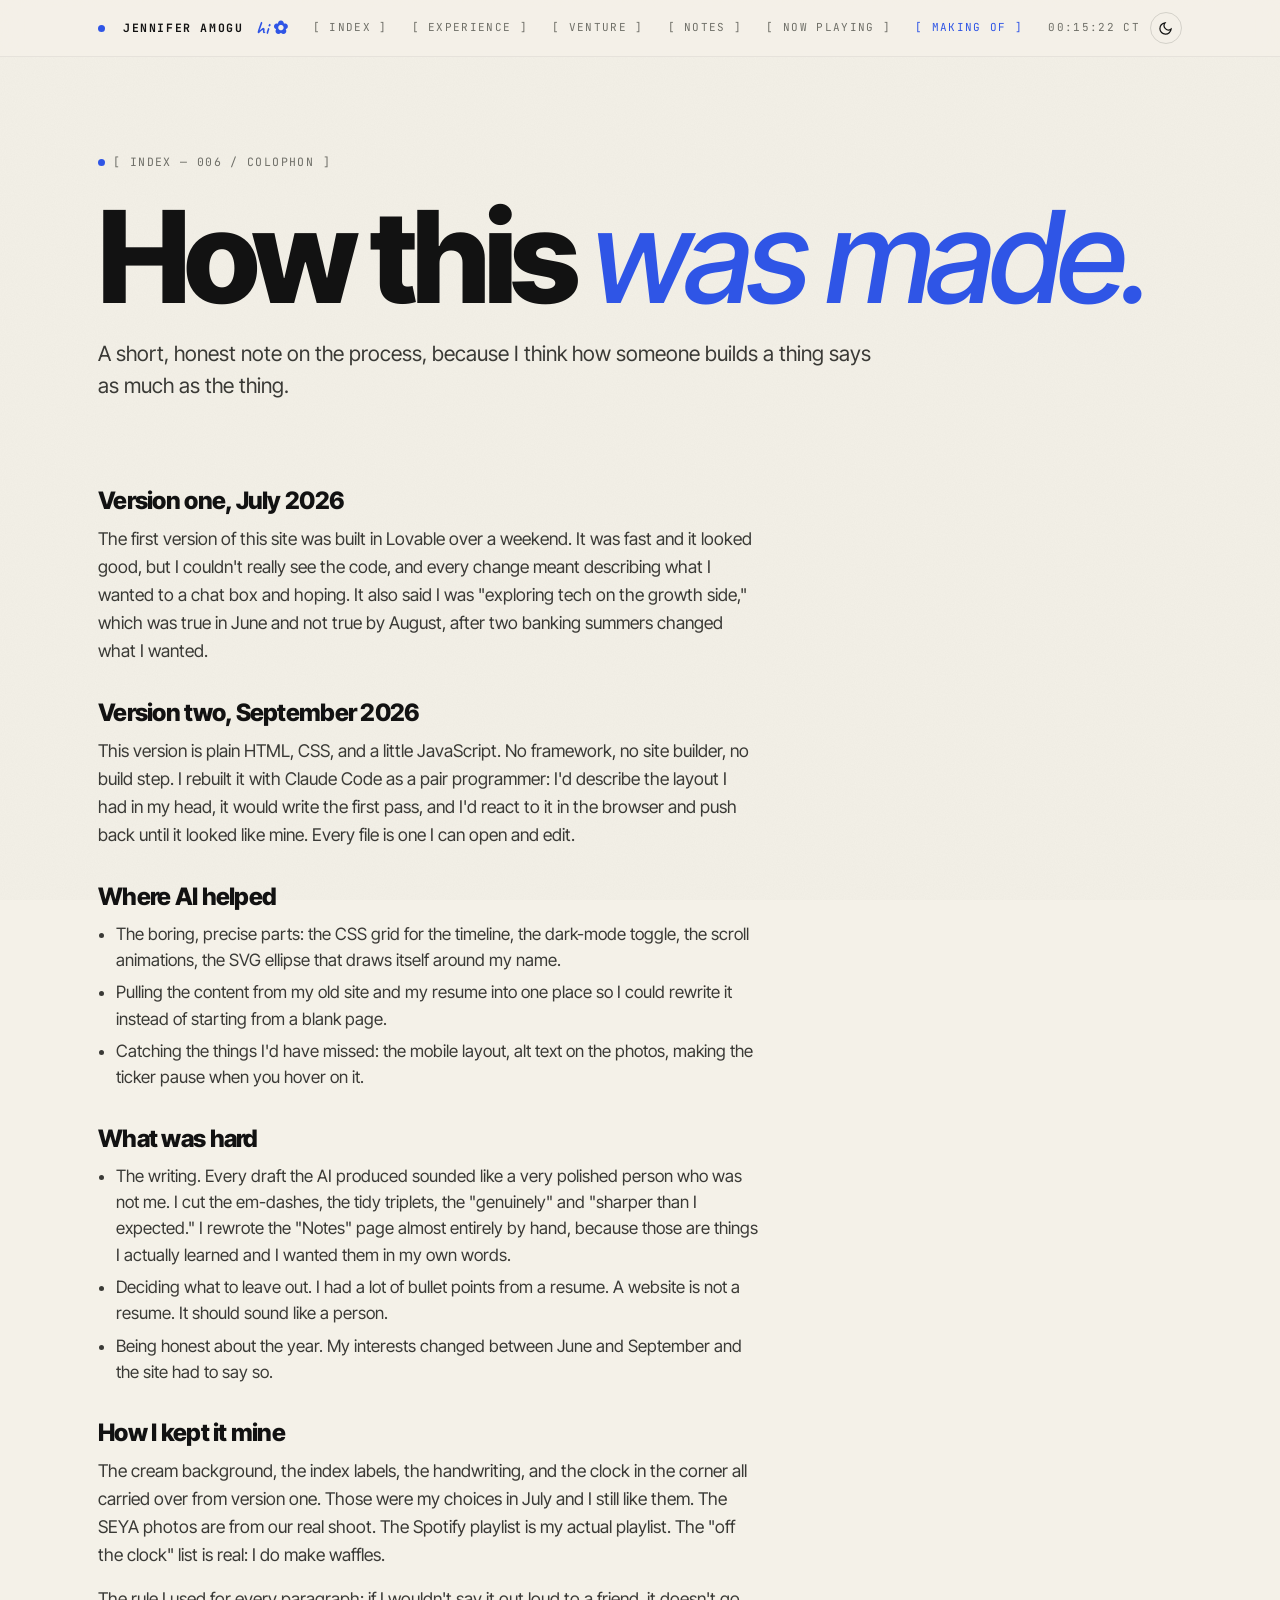
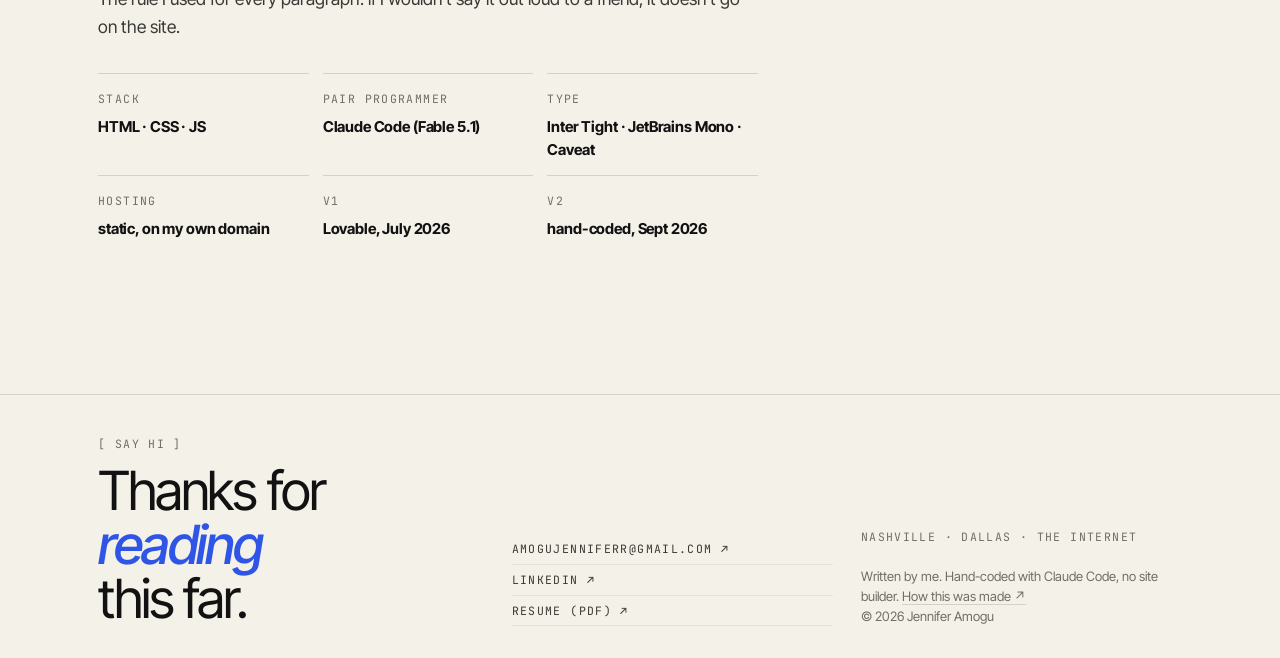
==== colophon.html @ cdc32b00 "v2: hand-coded rebuild of amogujennifer.com Replaces the Lovable build. Six pages, dark mode, timeli" ====
<!DOCTYPE html><html lang="en"><head>
<title>How this was made · Jennifer Amogu</title>
<meta name="description" content="How this site was built: a Lovable first draft, then a hand-coded rebuild with Claude Code. Where AI helped, what was hard, and how I kept it mine.">
<meta property="og:title" content="How this was made · Jennifer Amogu">
<meta charset="utf-8">
<meta name="viewport" content="width=device-width, initial-scale=1">
<link rel="icon" href="data:image/svg+xml,<svg xmlns='http://www.w3.org/2000/svg' viewBox='0 0 64 64'><rect width='64' height='64' rx='14' fill='%232f55e6'/><text x='50%' y='58%' dominant-baseline='middle' text-anchor='middle' font-family='Inter Tight,Arial' font-weight='800' font-size='30' fill='%23f4f1e8'>JA</text></svg>">
<meta name="author" content="Jennifer Amogu">
<meta property="og:type" content="website">
<meta property="og:image" content="https://amogujennifer.com/assets/img/og.jpg">
<meta name="twitter:card" content="summary_large_image">
<link rel="stylesheet" href="/styles.css">
<script>try{var t=localStorage.getItem('ja-theme');if(t)document.documentElement.setAttribute('data-theme',t);}catch(e){}</script>
</head><body>
<header class="nav"><div class="wrap">
  <a class="brand" href="/"><span class="dot"></span>Jennifer Amogu <span class="hand">hi ✿</span></a>
  <nav class="links">
    <a href="/">[ index ]</a>
    <a href="/experience.html">[ experience ]</a>
    <a href="/venture.html">[ venture ]</a>
    <a href="/notes.html">[ notes ]</a>
    <a href="/now.html">[ now playing ]</a>
    <a href="/colophon.html">[ making of ]</a>
  </nav>
  <div class="nav-right">
    <span class="clock" aria-live="off">00:00:00 CT</span>
    <button class="theme" aria-label="Toggle dark mode" title="Toggle dark mode"><svg viewBox="0 0 24 24" fill="none" stroke="currentColor" stroke-width="2" stroke-linecap="round"><path d="M21 12.8A9 9 0 1 1 11.2 3a7 7 0 0 0 9.8 9.8z"/></svg></button>
  </div>
</div></header>
<main>
<section class="page-head"><div class="wrap">
  <span class="mono"><span class="dot"></span>[ index — 006 / colophon ]</span><br><br>
  <h1 class="h1">How this <em>was made.</em></h1>
  <p class="intro">A short, honest note on the process, because I think how someone builds a thing says as much as the thing.</p>
</div></section>

<section class="block" style="border-top:0;padding-top:0"><div class="wrap">
  <div class="prose rv">
    <h3>Version one, July 2026</h3>
    <p>The first version of this site was built in Lovable over a weekend. It was fast and it looked good, but I couldn't really see the code, and every change meant describing what I wanted to a chat box and hoping. It also said I was "exploring tech on the growth side," which was true in June and not true by August, after two banking summers changed what I wanted.</p>

    <h3>Version two, September 2026</h3>
    <p>This version is plain HTML, CSS, and a little JavaScript. No framework, no site builder, no build step. I rebuilt it with Claude Code as a pair programmer: I'd describe the layout I had in my head, it would write the first pass, and I'd react to it in the browser and push back until it looked like mine. Every file is one I can open and edit.</p>

    <h3>Where AI helped</h3>
    <ul>
      <li>The boring, precise parts: the CSS grid for the timeline, the dark-mode toggle, the scroll animations, the SVG ellipse that draws itself around my name.</li>
      <li>Pulling the content from my old site and my resume into one place so I could rewrite it instead of starting from a blank page.</li>
      <li>Catching the things I'd have missed: the mobile layout, alt text on the photos, making the ticker pause when you hover on it.</li>
    </ul>

    <h3>What was hard</h3>
    <ul>
      <li>The writing. Every draft the AI produced sounded like a very polished person who was not me. I cut the em-dashes, the tidy triplets, the "genuinely" and "sharper than I expected." I rewrote the "Notes" page almost entirely by hand, because those are things I actually learned and I wanted them in my own words.</li>
      <li>Deciding what to leave out. I had a lot of bullet points from a resume. A website is not a resume. It should sound like a person.</li>
      <li>Being honest about the year. My interests changed between June and September and the site had to say so.</li>
    </ul>

    <h3>How I kept it mine</h3>
    <p>The cream background, the index labels, the handwriting, and the clock in the corner all carried over from version one. Those were my choices in July and I still like them. The SEYA photos are from our real shoot. The Spotify playlist is my actual playlist. The "off the clock" list is real: I do make waffles.</p>
    <p>The rule I used for every paragraph: if I wouldn't say it out loud to a friend, it doesn't go on the site.</p>

    <div class="kv">
      <div><span class="mono">stack</span><b>HTML · CSS · JS</b></div>
      <div><span class="mono">pair programmer</span><b>Claude Code (Fable 5.1)</b></div>
      <div><span class="mono">type</span><b>Inter Tight · JetBrains Mono · Caveat</b></div>
      <div><span class="mono">hosting</span><b>static, on my own domain</b></div>
      <div><span class="mono">v1</span><b>Lovable, July 2026</b></div>
      <div><span class="mono">v2</span><b>hand-coded, Sept 2026</b></div>
    </div>
  </div>
</div></section>
</main>
<footer><div class="wrap">
  <div>
    <span class="mono label">[ say hi ]</span>
    <div class="foot-big">Thanks for <em>reading</em><br>this far.</div>
  </div>
  <div class="foot-links">
    <a href="mailto:amogujenniferr@gmail.com">amogujenniferr@gmail.com ↗</a>
    <a href="https://www.linkedin.com/in/amogujennifer/" target="_blank" rel="noopener">LinkedIn ↗</a>
    <a href="/assets/Jennifer-Amogu-Resume.pdf" target="_blank" rel="noopener">Resume (PDF) ↗</a>
  </div>
  <div class="foot-note">
    <span class="mono">Nashville · Dallas · the internet</span><br><br>
    Written by me. Hand-coded with Claude Code, no site builder. <a href="/colophon.html" style="border-bottom:1px solid var(--line)">How this was made ↗</a><br>
    © <span id="yr">2026</span> Jennifer Amogu
  </div>
</div></footer>
<script src="/main.js"></script>
</body></html>
---- styles.css ----
/* amogujennifer.com — hand-built, no framework */
@import url('https://fonts.googleapis.com/css2?family=Inter+Tight:ital,wght@0,400;0,500;0,600;0,700;0,800;0,900;1,400;1,600&family=JetBrains+Mono:wght@400;500;700&family=Caveat:wght@500;700&display=swap');

:root{
  --bg:#f4f1e8; --bg-2:#ece8dc; --card:#fbf9f3;
  --ink:#121212; --ink-2:#3a3a36; --muted:#6f6f68;
  --line:rgba(18,18,18,.14); --line-2:rgba(18,18,18,.06);
  --blue:#2f55e6; --blue-soft:rgba(47,85,230,.12);
  --hl:#fff27a; --pink:#f6b8c8; --yellow:#f3c34a;
  --sans:"Inter Tight",ui-sans-serif,system-ui,sans-serif;
  --mono:"JetBrains Mono",ui-monospace,SFMono-Regular,Menlo,monospace;
  --hand:"Caveat","Shadows Into Light",cursive;
  --r:18px; --max:1180px; --gutter:clamp(18px,4vw,48px);
}
:root[data-theme="dark"]{
  --bg:#0e0e10; --bg-2:#141417; --card:#17171b;
  --ink:#f1eee5; --ink-2:#cfcbc0; --muted:#8f8f88;
  --line:rgba(241,238,229,.16); --line-2:rgba(241,238,229,.07);
  --blue:#7a93ff; --blue-soft:rgba(122,147,255,.16);
  --hl:#5b5320;
}
*{box-sizing:border-box}
html{scroll-behavior:smooth}
body{margin:0;background:var(--bg);color:var(--ink);font-family:var(--sans);font-size:17px;line-height:1.55;-webkit-font-smoothing:antialiased;transition:background .35s,color .35s}
::selection{background:var(--hl);color:#121212}
a{color:inherit;text-decoration:none}
img{max-width:100%;display:block}
h1,h2,h3{margin:0;font-weight:800;letter-spacing:-.03em;line-height:1}
p{margin:0}
.mono{font-family:var(--mono);font-size:11.5px;letter-spacing:.12em;text-transform:uppercase;color:var(--muted)}
.hand{font-family:var(--hand);font-size:1.5rem;color:var(--blue);letter-spacing:0;text-transform:none;line-height:1}
.dot{display:inline-block;width:7px;height:7px;border-radius:50%;background:var(--blue);margin-right:8px;vertical-align:middle}
.wrap{max-width:var(--max);margin:0 auto;padding-inline:var(--gutter)}

/* grain */
body::before{content:"";position:fixed;inset:0;pointer-events:none;z-index:0;opacity:.35;mix-blend-mode:multiply;
  background-image:url("data:image/svg+xml;utf8,<svg xmlns='http://www.w3.org/2000/svg' width='160' height='160'><filter id='n'><feTurbulence type='fractalNoise' baseFrequency='.9' numOctaves='2' stitchTiles='stitch'/><feColorMatrix values='0 0 0 0 0 0 0 0 0 0 0 0 0 0 0 0 0 0 .06 0'/></filter><rect width='100%' height='100%' filter='url(%23n)'/></svg>")}
:root[data-theme="dark"] body::before{mix-blend-mode:screen;opacity:.25}
main,header,footer{position:relative;z-index:1}

/* nav */
.nav{position:sticky;top:0;z-index:50;background:color-mix(in srgb,var(--bg) 82%,transparent);backdrop-filter:blur(10px);border-bottom:1px solid var(--line-2)}
.nav .wrap{display:flex;align-items:center;justify-content:space-between;height:56px;gap:12px}
.brand{white-space:nowrap;display:flex;align-items:center;gap:10px;font-family:var(--mono);font-size:11.5px;font-weight:700;letter-spacing:.14em;text-transform:uppercase}
.brand .hand{font-size:1.15rem;margin-left:2px}
.links{display:flex;gap:4px;flex-wrap:wrap;justify-content:center}
.links a{font-family:var(--mono);font-size:11px;letter-spacing:.12em;text-transform:uppercase;color:var(--muted);padding:8px 10px;border-radius:8px;transition:color .2s,background .2s}
.links a:hover{color:var(--ink);background:var(--line-2)}
.links a[aria-current="page"]{color:var(--blue)}
.nav-right{display:flex;align-items:center;gap:10px}
.clock{font-family:var(--mono);font-size:11px;letter-spacing:.12em;color:var(--muted);white-space:nowrap}
.theme{appearance:none;border:1px solid var(--line);background:transparent;color:var(--ink);width:32px;height:32px;border-radius:50%;cursor:pointer;display:grid;place-items:center;transition:transform .3s,background .2s}
.theme:hover{background:var(--line-2);transform:rotate(-20deg)}
.theme svg{width:15px;height:15px}
@media(max-width:760px){.clock{display:none}.links a{padding:8px 7px;font-size:10px}}
@media(max-width:560px){.nav .wrap{height:auto;flex-wrap:wrap;padding-block:8px}.links{order:3;width:100%;justify-content:flex-start}}

/* ticker */
.ticker{border-block:1px solid var(--line-2);overflow:hidden;background:var(--bg-2);white-space:nowrap}
.ticker__track{display:inline-flex;gap:0;animation:tick 48s linear infinite;will-change:transform}
.ticker:hover .ticker__track{animation-play-state:paused}
.ticker span{font-family:var(--mono);font-size:11px;letter-spacing:.14em;text-transform:uppercase;color:var(--muted);padding:10px 22px;border-right:1px solid var(--line-2)}
.ticker b{color:var(--ink);font-weight:500}
.ticker i{font-style:normal;color:var(--blue)}
@keyframes tick{to{transform:translateX(-50%)}}

/* hero */
.hero{padding-block:clamp(56px,9vw,120px) clamp(40px,6vw,80px)}
.hero .index{display:flex;align-items:center;justify-content:space-between;margin-bottom:28px}
.stamp{font-family:var(--hand);font-size:1.4rem;color:var(--blue);border:1.5px dashed var(--blue);border-radius:6px;padding:2px 10px;transform:rotate(6deg);display:inline-block}
.name{font-size:clamp(66px,13.5vw,176px);font-weight:900;letter-spacing:-.055em;line-height:.86;text-transform:uppercase;position:relative;display:inline-block}
.name em{font-style:italic;font-weight:600;letter-spacing:-.04em;text-transform:none}
.name .blue{color:var(--blue)}
.name svg{position:absolute;inset:-14% -6% -18% -4%;width:110%;height:132%;pointer-events:none;overflow:visible}
.name svg path{fill:none;stroke:var(--blue);stroke-width:4;stroke-linecap:round;stroke-dasharray:2400;stroke-dashoffset:2400;animation:draw 1.6s cubic-bezier(.6,0,.2,1) .35s forwards;opacity:.9}
@keyframes draw{to{stroke-dashoffset:0}}
.lede{margin-top:clamp(28px,4vw,52px);display:grid;grid-template-columns:1.25fr .9fr;gap:clamp(28px,5vw,72px);align-items:start}
.lede p{font-size:clamp(18px,2vw,23px);line-height:1.45;color:var(--ink-2);max-width:60ch}
.lede p+p{margin-top:16px}
mark{background:var(--hl);color:#121212;padding:0 .25em;border-radius:3px;font-weight:600}
:root[data-theme="dark"] mark{color:var(--ink)}
.label{display:block;margin-bottom:12px}
@media(max-width:820px){.lede{grid-template-columns:1fr}}

/* status card */
.status{background:var(--card);border:1px solid var(--line);border-radius:var(--r);padding:20px 22px;box-shadow:0 1px 0 var(--line-2),0 20px 40px -30px rgba(0,0,0,.35);position:relative}
.status::before{content:"";position:absolute;top:14px;right:16px;width:9px;height:9px;border-radius:50%;background:#37c26d;box-shadow:0 0 0 0 rgba(55,194,109,.6);animation:pulse 2.2s infinite}
@keyframes pulse{70%{box-shadow:0 0 0 10px rgba(55,194,109,0)}100%{box-shadow:0 0 0 0 rgba(55,194,109,0)}}
.status dl{margin:0;display:grid;grid-template-columns:auto 1fr;gap:9px 16px;font-family:var(--mono);font-size:12.5px;letter-spacing:.02em}
.status dt{color:var(--muted);text-transform:uppercase;font-size:10.5px;letter-spacing:.14em;padding-top:2px}
.status dd{margin:0;color:var(--ink)}
.status dd a{border-bottom:1px solid var(--line);transition:border-color .2s}
.status dd a:hover{border-color:var(--blue);color:var(--blue)}
.status .hand{display:block;margin-top:14px;font-size:1.35rem;color:var(--blue)}

/* sections */
section.block{padding-block:clamp(40px,6vw,84px);border-top:1px solid var(--line-2)}
.block__head{display:flex;align-items:baseline;justify-content:space-between;gap:20px;margin-bottom:clamp(22px,3vw,40px);flex-wrap:wrap}
.h2{font-size:clamp(34px,5.4vw,66px);letter-spacing:-.04em}
.h2 em{font-style:italic;font-weight:500;color:var(--blue)}

/* folders */
.folders{display:grid;grid-template-columns:repeat(auto-fit,minmax(230px,1fr));gap:18px}
.folder{position:relative;display:block;background:var(--card);border:1px solid var(--line);border-radius:14px 14px var(--r) var(--r);padding:44px 20px 20px;min-height:230px;transition:transform .35s cubic-bezier(.2,.8,.2,1),box-shadow .35s,border-color .25s;overflow:hidden}
.folder::before{content:"";position:absolute;top:0;left:0;height:30px;width:42%;background:var(--bg-2);border-bottom:1px solid var(--line);border-right:1px solid var(--line);border-radius:12px 12px 12px 0;clip-path:polygon(0 0,86% 0,100% 100%,0 100%)}
.folder::after{content:"[ open ↗ ]";position:absolute;right:16px;bottom:16px;font-family:var(--mono);font-size:10.5px;letter-spacing:.14em;text-transform:uppercase;color:var(--blue);opacity:0;transform:translateY(6px);transition:.3s}
.folder:hover{transform:translateY(-6px) rotate(-.6deg);box-shadow:0 30px 50px -30px rgba(0,0,0,.45);border-color:var(--blue)}
.folder:hover::after{opacity:1;transform:none}
.folder h3{font-size:26px;letter-spacing:-.03em;margin:8px 0 6px}
.folder .sub{color:var(--muted);font-size:14.5px}
.folder ul{list-style:none;padding:0;margin:14px 0 0;display:flex;flex-wrap:wrap;gap:6px}
.folder li{font-family:var(--mono);font-size:10.5px;letter-spacing:.1em;text-transform:uppercase;border:1px solid var(--line);border-radius:999px;padding:4px 9px;color:var(--ink-2)}
.folder .num{position:absolute;top:8px;left:14px;font-family:var(--mono);font-size:10.5px;letter-spacing:.14em;color:var(--muted)}

/* page heads */
.page-head{padding-block:clamp(48px,7vw,96px) clamp(28px,4vw,56px)}
.page-head .h1{font-size:clamp(56px,10vw,132px);letter-spacing:-.05em;line-height:.9}
.page-head .h1 em{font-style:italic;font-weight:500;color:var(--blue)}
.page-head .intro{margin-top:24px;font-size:clamp(17px,1.7vw,21px);color:var(--ink-2);max-width:66ch;line-height:1.5}

/* timeline */
.tl{display:grid;grid-template-columns:150px 1fr;gap:0 clamp(20px,4vw,56px)}
.tl__year{font-family:var(--mono);font-size:11px;letter-spacing:.14em;text-transform:uppercase;color:var(--muted);padding-top:6px;position:sticky;top:72px;align-self:start;height:fit-content}
.tl__year b{display:block;font-size:30px;font-family:var(--sans);letter-spacing:-.04em;color:var(--ink);font-weight:800;line-height:1;margin-bottom:6px}
.seat{border-top:1px solid var(--line);padding:30px 0 36px;display:grid;grid-template-columns:1.5fr .8fr;gap:24px clamp(24px,4vw,56px)}
.seat:last-child{border-bottom:1px solid var(--line)}
.seat__k{font-family:var(--mono);font-size:10.5px;letter-spacing:.14em;text-transform:uppercase;color:var(--muted);margin-bottom:10px;display:flex;gap:14px;align-items:center}
.seat__k i{font-style:normal;color:var(--blue)}
.seat h3{font-size:clamp(26px,3vw,38px);letter-spacing:-.035em}
.seat .role{color:var(--muted);font-size:15px;margin:6px 0 16px}
.seat p{color:var(--ink-2);font-size:16.5px;max-width:58ch}
.seat p+p{margin-top:12px}
.seat .pull{margin-top:18px;padding-left:16px;border-left:3px solid var(--blue);font-style:italic;color:var(--ink);font-size:17px;max-width:52ch}
.meta{display:grid;grid-template-columns:auto 1fr;gap:8px 14px;font-family:var(--mono);font-size:11.5px;letter-spacing:.06em;align-content:start;padding-top:6px}
.meta dt{color:var(--muted);text-transform:uppercase;font-size:10.5px;letter-spacing:.14em}
.meta dd{margin:0;color:var(--ink);text-transform:uppercase}
.meta dd.b{color:var(--blue)}
@media(max-width:820px){.tl{grid-template-columns:1fr}.tl__year{position:static;margin-top:28px}.seat{grid-template-columns:1fr}.meta{padding-top:0}}

/* stats */
.stats{display:grid;grid-template-columns:repeat(auto-fit,minmax(150px,1fr));gap:18px}
.stat{border-top:2px solid var(--ink);padding-top:12px}
.stat b{display:block;font-size:clamp(40px,5vw,60px);font-weight:800;letter-spacing:-.05em;line-height:1;font-variant-numeric:tabular-nums}
.stat span{display:block;margin-top:6px}

/* venture */
.split{display:grid;grid-template-columns:1.1fr 1fr;gap:clamp(28px,5vw,72px);align-items:start}
.split p{color:var(--ink-2);font-size:17px}
.split p+p{margin-top:14px}
@media(max-width:820px){.split{grid-template-columns:1fr}}
.gallery{display:grid;grid-template-columns:repeat(12,1fr);gap:14px;margin-top:clamp(24px,4vw,48px)}
.gallery figure{margin:0;position:relative;overflow:hidden;border-radius:14px;background:var(--bg-2)}
.gallery img{width:100%;height:100%;object-fit:cover;transition:transform .8s cubic-bezier(.2,.8,.2,1);aspect-ratio:3/2}
.gallery figure:hover img{transform:scale(1.04)}
.gallery figcaption{position:absolute;left:12px;bottom:10px;font-family:var(--mono);font-size:10.5px;letter-spacing:.12em;text-transform:uppercase;color:#fff;background:rgba(0,0,0,.45);padding:4px 8px;border-radius:6px;backdrop-filter:blur(4px)}
.g-a{grid-column:span 7}.g-b{grid-column:span 5}.g-c{grid-column:span 5}.g-d{grid-column:span 7}
.g-b img,.g-c img{aspect-ratio:4/3}
@media(max-width:700px){.gallery figure{grid-column:span 12}}
.lessons{display:grid;grid-template-columns:repeat(auto-fit,minmax(240px,1fr));gap:18px}
.lesson{background:var(--card);border:1px solid var(--line);border-radius:var(--r);padding:22px}
.lesson .mono{margin-bottom:12px;display:block}
.lesson h3{font-size:22px;letter-spacing:-.03em;margin-bottom:8px}
.lesson p{color:var(--ink-2);font-size:15.5px}
.callout{background:var(--ink);color:var(--bg);border-radius:var(--r);padding:clamp(24px,4vw,44px);display:grid;grid-template-columns:1fr 1.4fr;gap:24px;align-items:center}
:root[data-theme="dark"] .callout{background:var(--card);color:var(--ink);border:1px solid var(--line)}
.callout .mono{color:inherit;opacity:.6}
.callout h3{font-size:clamp(26px,3.4vw,40px);letter-spacing:-.035em}
.callout p{opacity:.85;font-size:16.5px}
@media(max-width:700px){.callout{grid-template-columns:1fr}}

/* notes */
.notes{display:grid;gap:0;border-top:1px solid var(--line)}
.note{display:grid;grid-template-columns:120px 1fr;gap:20px clamp(20px,4vw,56px);padding:34px 0;border-bottom:1px solid var(--line)}
.note .when{font-family:var(--mono);font-size:11px;letter-spacing:.14em;text-transform:uppercase;color:var(--muted);padding-top:8px}
.note h3{font-size:clamp(24px,3vw,34px);letter-spacing:-.035em;margin-bottom:12px;max-width:26ch}
.note p{color:var(--ink-2);font-size:16.5px;max-width:64ch}
.note p+p{margin-top:12px}
.note .tag{display:inline-block;margin-top:14px;font-family:var(--mono);font-size:10.5px;letter-spacing:.14em;text-transform:uppercase;color:var(--blue)}
@media(max-width:700px){.note{grid-template-columns:1fr;gap:8px}}
.shelf{display:grid;grid-template-columns:repeat(auto-fit,minmax(200px,1fr));gap:14px}
.shelf a{display:block;background:var(--card);border:1px solid var(--line);border-radius:14px;padding:16px 18px;transition:transform .3s,border-color .2s}
.shelf a:hover{transform:translateY(-3px);border-color:var(--blue)}
.shelf b{display:block;font-size:17px;letter-spacing:-.02em}
.shelf span{display:block;color:var(--muted);font-size:13.5px;margin-top:4px}

/* now */
.now{display:grid;grid-template-columns:1.2fr .8fr;gap:clamp(24px,4vw,56px);align-items:start}
.spot{border-radius:14px;overflow:hidden;border:1px solid var(--line);background:#111}
.spot iframe{display:block;width:100%;height:420px;border:0}
.pods{list-style:none;margin:0;padding:0}
.pods li{display:flex;align-items:center;gap:14px;padding:14px 0;border-top:1px solid var(--line)}
.pods li:last-child{border-bottom:1px solid var(--line)}
.pods .n{font-family:var(--mono);font-size:11px;color:var(--muted)}
.pods b{font-size:19px;letter-spacing:-.02em;flex:1;font-weight:700}
.pods a{font-family:var(--mono);font-size:10.5px;letter-spacing:.14em;text-transform:uppercase;color:var(--blue)}
.pods a:hover{text-decoration:underline}
.pods small{display:block;color:var(--muted);font-size:13px;font-weight:400}
@media(max-width:820px){.now{grid-template-columns:1fr}}
.chips{display:flex;flex-wrap:wrap;gap:8px}
.chips span{font-family:var(--mono);font-size:11px;letter-spacing:.1em;text-transform:uppercase;border:1px solid var(--line);border-radius:999px;padding:7px 12px;background:var(--card);transition:.2s;cursor:default}
.chips span:hover{border-color:var(--blue);color:var(--blue);transform:rotate(-1.5deg)}

/* colophon */
.prose{max-width:66ch}
.prose p{color:var(--ink-2);font-size:17.5px;line-height:1.6}
.prose p+p{margin-top:16px}
.prose h3{font-size:24px;letter-spacing:-.03em;margin:36px 0 12px}
.prose ul{padding-left:18px;color:var(--ink-2);margin:12px 0}
.prose li+li{margin-top:6px}
.kv{display:grid;grid-template-columns:repeat(auto-fit,minmax(180px,1fr));gap:14px;margin-top:32px}
.kv div{border-top:1px solid var(--line);padding-top:10px}
.kv b{display:block;font-size:15px;letter-spacing:-.01em;margin-top:4px}

/* footer */
footer{border-top:1px solid var(--line);margin-top:clamp(40px,6vw,90px);padding-block:40px 32px}
footer .wrap{display:grid;grid-template-columns:1.2fr 1fr 1fr;gap:28px;align-items:end}
.foot-big{font-size:clamp(30px,4.5vw,54px);letter-spacing:-.04em;line-height:1}
.foot-big em{font-style:italic;font-weight:500;color:var(--blue)}
.foot-links a{display:block;font-family:var(--mono);font-size:11.5px;letter-spacing:.12em;text-transform:uppercase;color:var(--ink-2);padding:6px 0;border-bottom:1px solid var(--line-2);transition:.2s}
.foot-links a:hover{color:var(--blue);padding-left:6px}
.foot-note{color:var(--muted);font-size:13px}
@media(max-width:760px){footer .wrap{grid-template-columns:1fr}}

/* reveal */
.rv{opacity:0;transform:translateY(18px);transition:opacity .7s ease,transform .7s cubic-bezier(.2,.8,.2,1)}
.rv.in{opacity:1;transform:none}
@media(prefers-reduced-motion:reduce){.rv{opacity:1;transform:none;transition:none}.name svg path{animation:none;stroke-dashoffset:0}.ticker__track{animation:none}}

/* misc */
.btn{display:inline-flex;align-items:center;gap:8px;font-family:var(--mono);font-size:11.5px;letter-spacing:.14em;text-transform:uppercase;border:1px solid var(--ink);border-radius:999px;padding:11px 18px;color:var(--ink);transition:.25s;background:transparent}
.btn:hover{background:var(--ink);color:var(--bg)}
.btn.b{border-color:var(--blue);color:var(--blue)}
.btn.b:hover{background:var(--blue);color:#fff}
.row{display:flex;gap:10px;flex-wrap:wrap;margin-top:22px}
.scribble{position:absolute;pointer-events:none;color:var(--blue);opacity:.7}
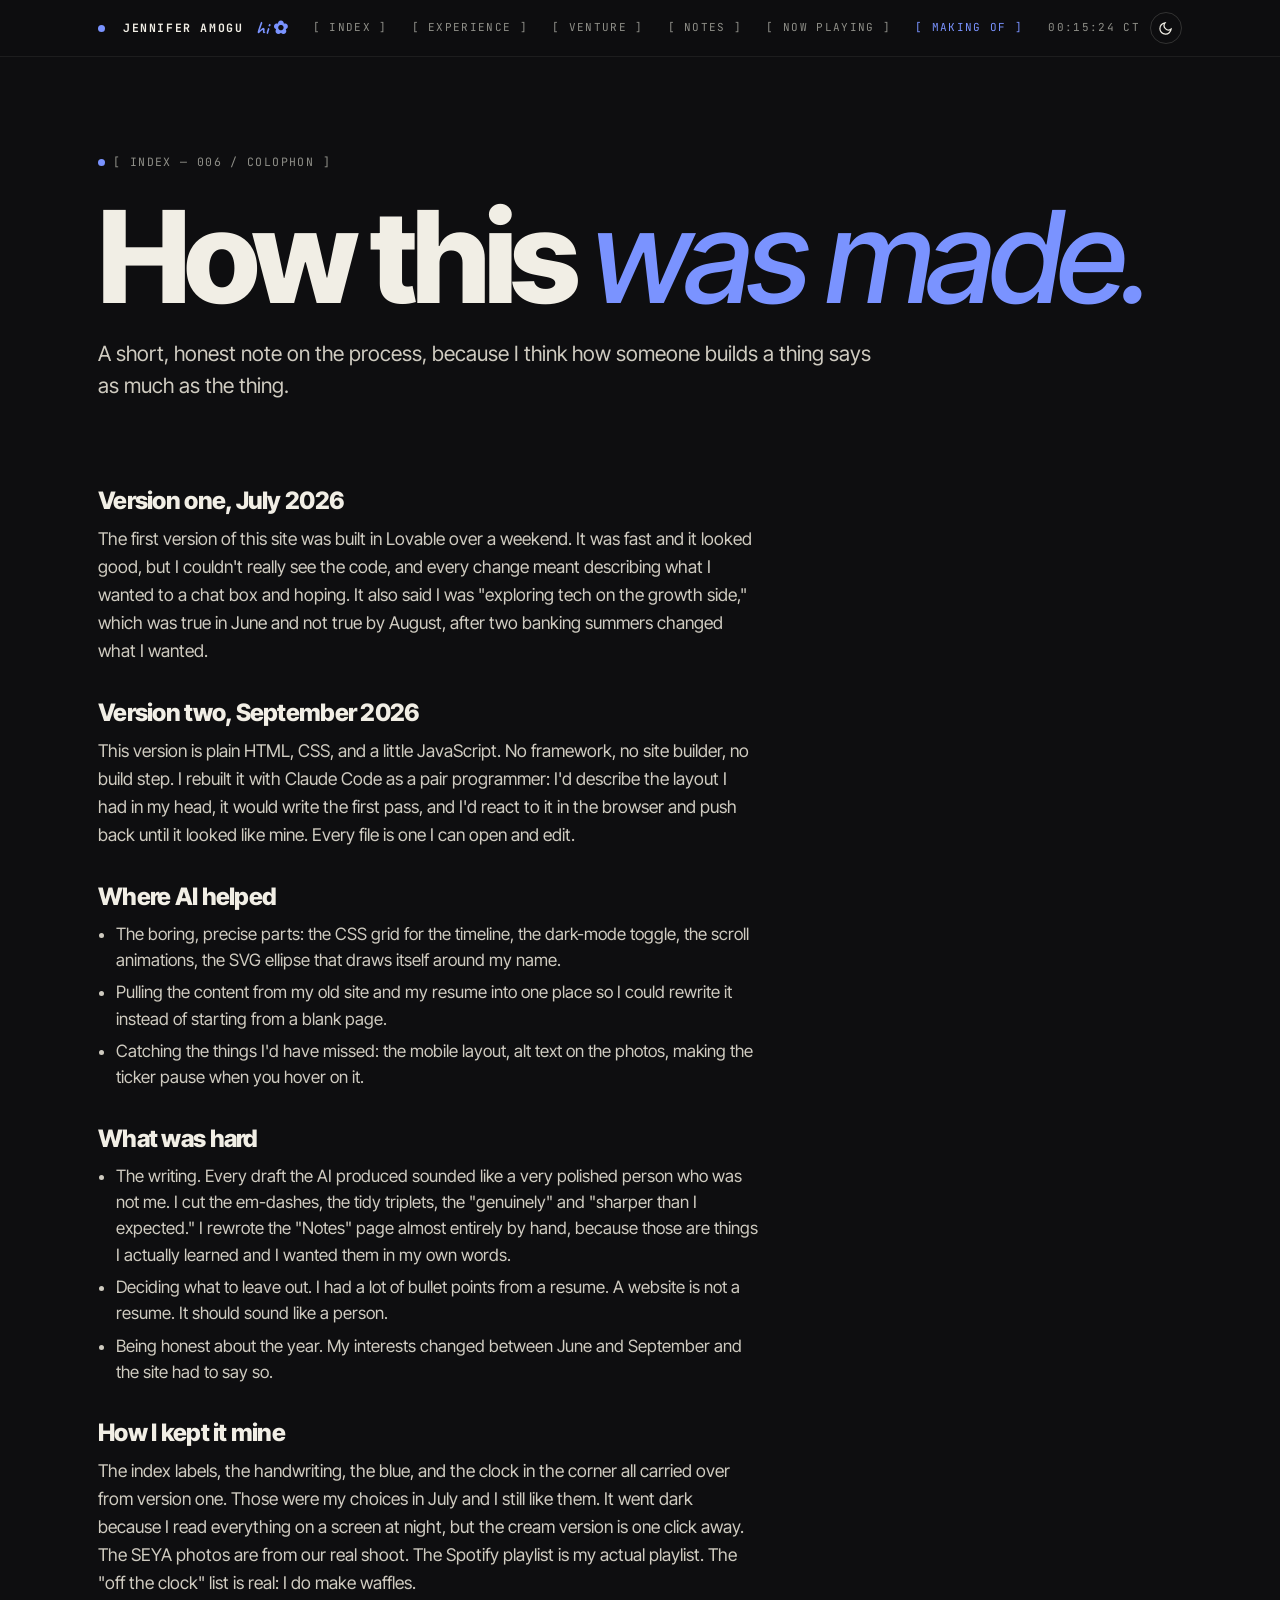
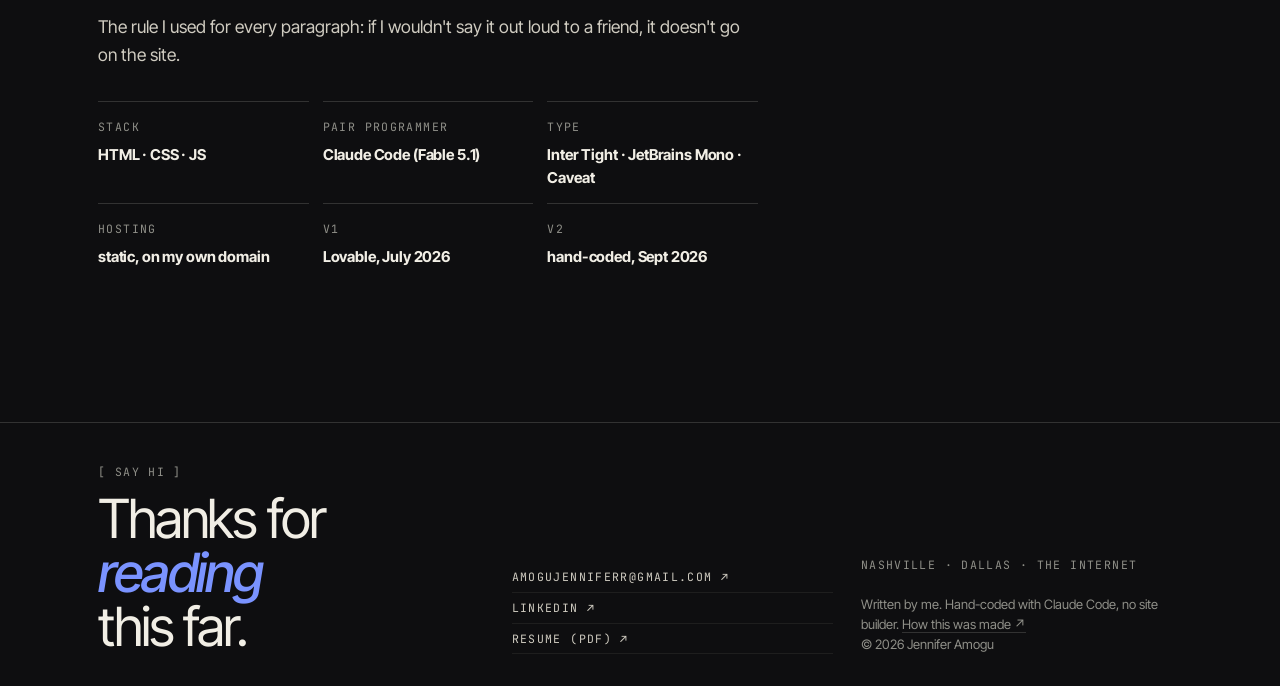
==== commit d4992e37: "Default to dark mode Co-Authored-By: Claude Fable 5.1 <noreply@anthropic.com>" ====
--- a/colophon.html
+++ b/colophon.html
@@ -10,7 +10,7 @@
 <meta property="og:image" content="https://amogujennifer.com/assets/img/og.jpg">
 <meta name="twitter:card" content="summary_large_image">
 <link rel="stylesheet" href="/styles.css">
-<script>try{var t=localStorage.getItem('ja-theme');if(t)document.documentElement.setAttribute('data-theme',t);}catch(e){}</script>
+<meta name="color-scheme" content="dark light"><meta name="theme-color" content="#0e0e10"><script>var t='dark';try{t=localStorage.getItem('ja-theme')||'dark';}catch(e){}document.documentElement.setAttribute('data-theme',t);</script>
 </head><body>
 <header class="nav"><div class="wrap">
   <a class="brand" href="/"><span class="dot"></span>Jennifer Amogu <span class="hand">hi ✿</span></a>
@@ -57,7 +57,7 @@
     </ul>
 
     <h3>How I kept it mine</h3>
-    <p>The cream background, the index labels, the handwriting, and the clock in the corner all carried over from version one. Those were my choices in July and I still like them. The SEYA photos are from our real shoot. The Spotify playlist is my actual playlist. The "off the clock" list is real: I do make waffles.</p>
+    <p>The index labels, the handwriting, the blue, and the clock in the corner all carried over from version one. Those were my choices in July and I still like them. It went dark because I read everything on a screen at night, but the cream version is one click away. The SEYA photos are from our real shoot. The Spotify playlist is my actual playlist. The "off the clock" list is real: I do make waffles.</p>
     <p>The rule I used for every paragraph: if I wouldn't say it out loud to a friend, it doesn't go on the site.</p>
 
     <div class="kv">
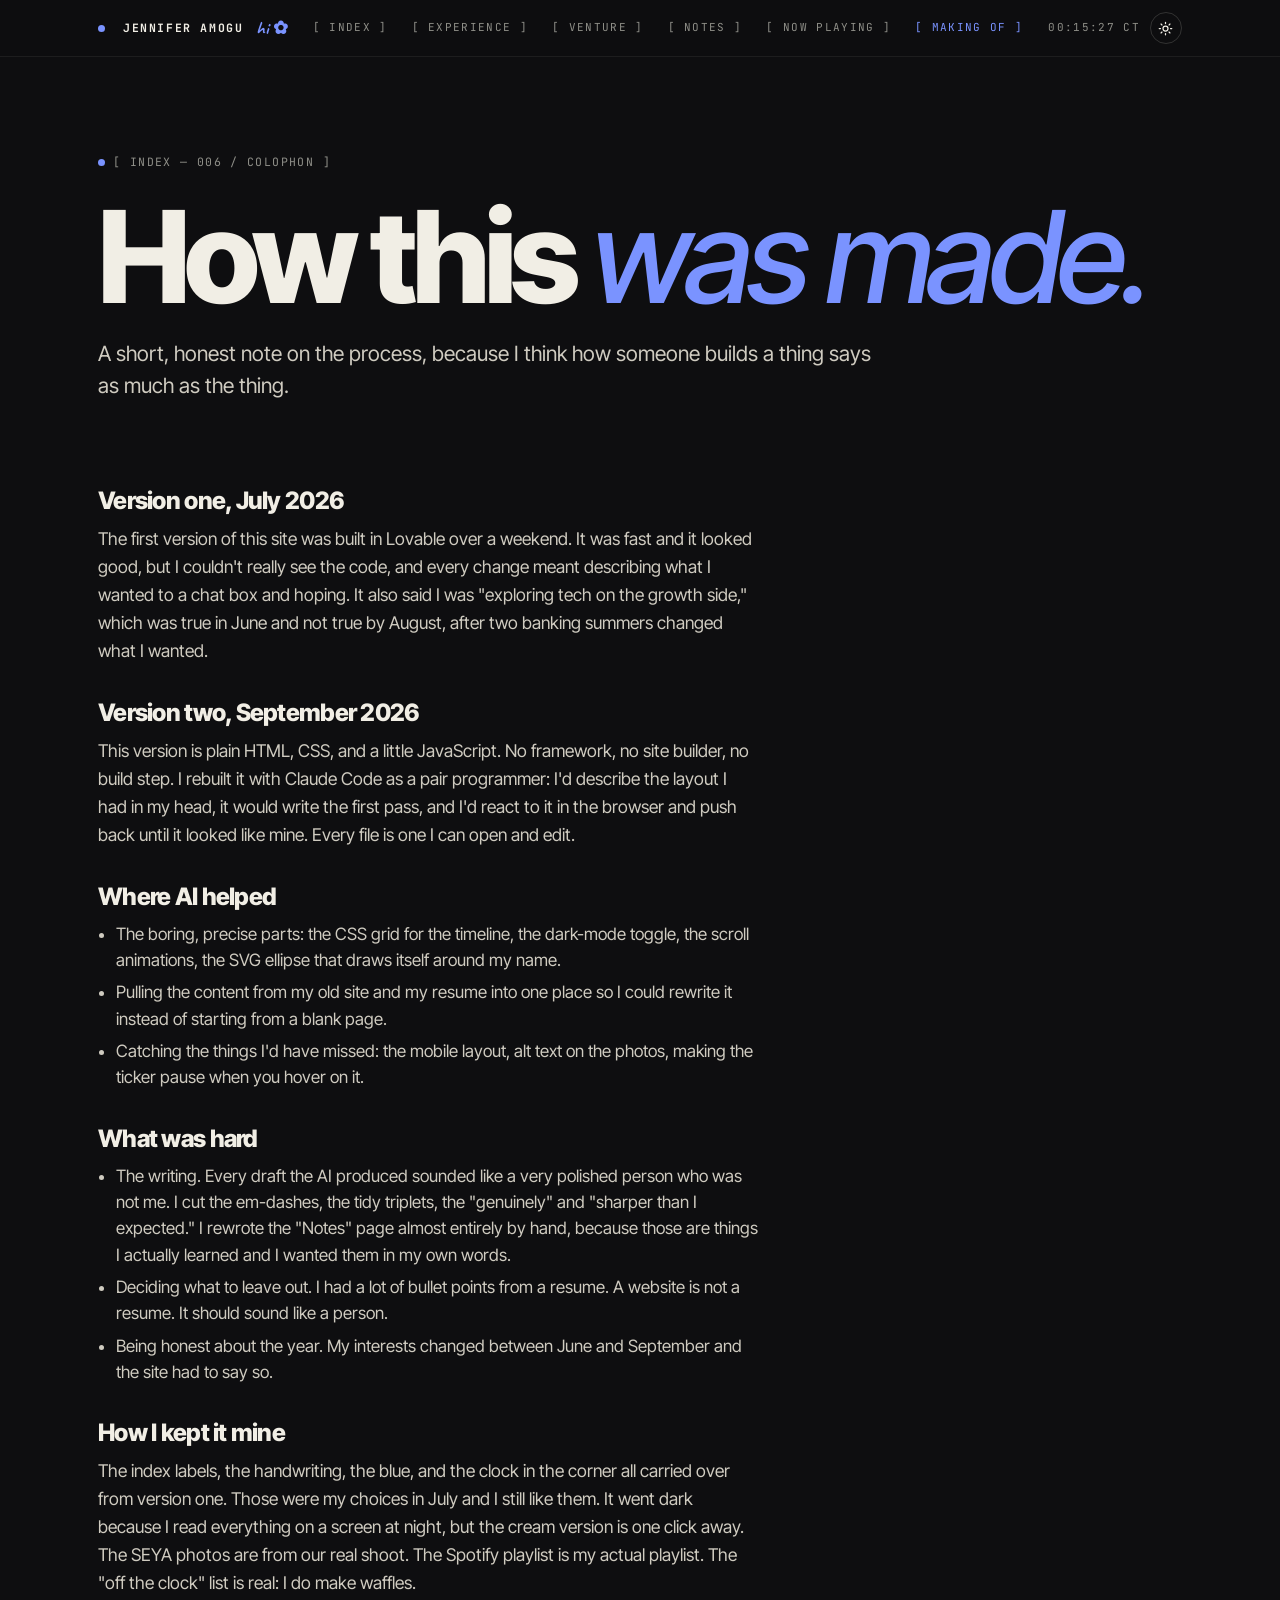
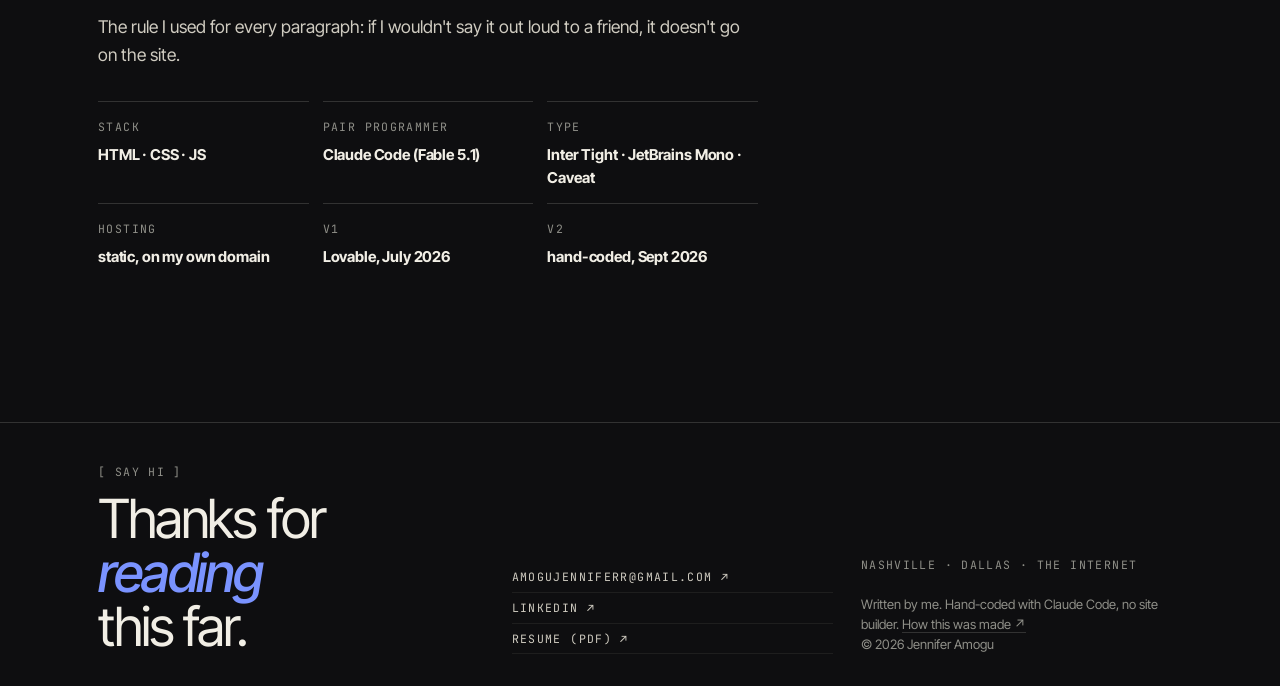
==== commit 55b90a8c: "Sun icon while in dark mode Co-Authored-By: Claude Fable 5.1 <noreply@anthropic.com>" ====
--- a/colophon.html
+++ b/colophon.html
@@ -24,7 +24,7 @@
   </nav>
   <div class="nav-right">
     <span class="clock" aria-live="off">00:00:00 CT</span>
-    <button class="theme" aria-label="Toggle dark mode" title="Toggle dark mode"><svg viewBox="0 0 24 24" fill="none" stroke="currentColor" stroke-width="2" stroke-linecap="round"><path d="M21 12.8A9 9 0 1 1 11.2 3a7 7 0 0 0 9.8 9.8z"/></svg></button>
+    <button class="theme" aria-label="Toggle light mode" title="Toggle light / dark"><svg class="i-moon" viewBox="0 0 24 24" fill="none" stroke="currentColor" stroke-width="2" stroke-linecap="round"><path d="M21 12.8A9 9 0 1 1 11.2 3a7 7 0 0 0 9.8 9.8z"/></svg><svg class="i-sun" viewBox="0 0 24 24" fill="none" stroke="currentColor" stroke-width="2" stroke-linecap="round"><circle cx="12" cy="12" r="4"/><path d="M12 2v2M12 20v2M4.9 4.9l1.4 1.4M17.7 17.7l1.4 1.4M2 12h2M20 12h2M4.9 19.1l1.4-1.4M17.7 6.3l1.4-1.4"/></svg></button>
   </div>
 </div></header>
 <main>
--- a/styles.css
+++ b/styles.css
@@ -233,3 +233,8 @@
 .btn.b:hover{background:var(--blue);color:#fff}
 .row{display:flex;gap:10px;flex-wrap:wrap;margin-top:22px}
 .scribble{position:absolute;pointer-events:none;color:var(--blue);opacity:.7}
+
+/* theme icon */
+.theme .i-sun{display:none}
+:root[data-theme="dark"] .theme .i-moon{display:none}
+:root[data-theme="dark"] .theme .i-sun{display:block}
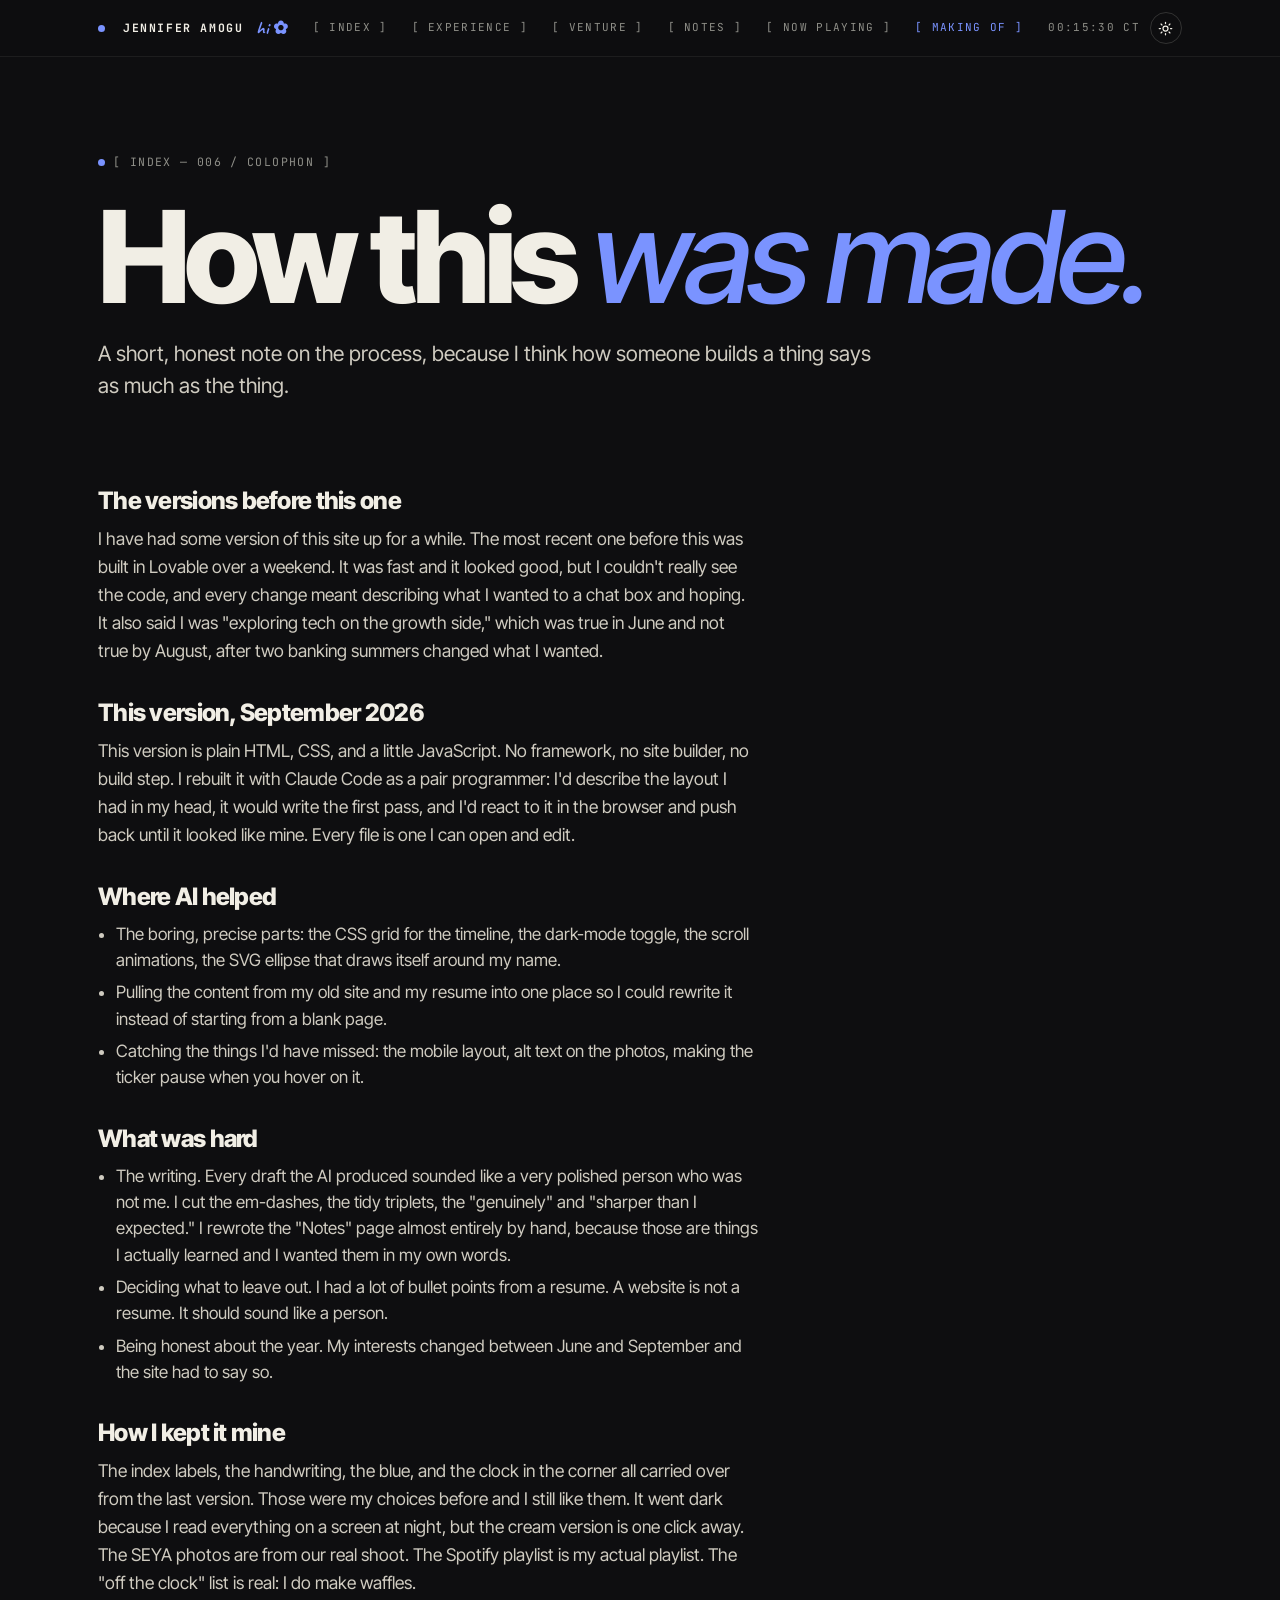
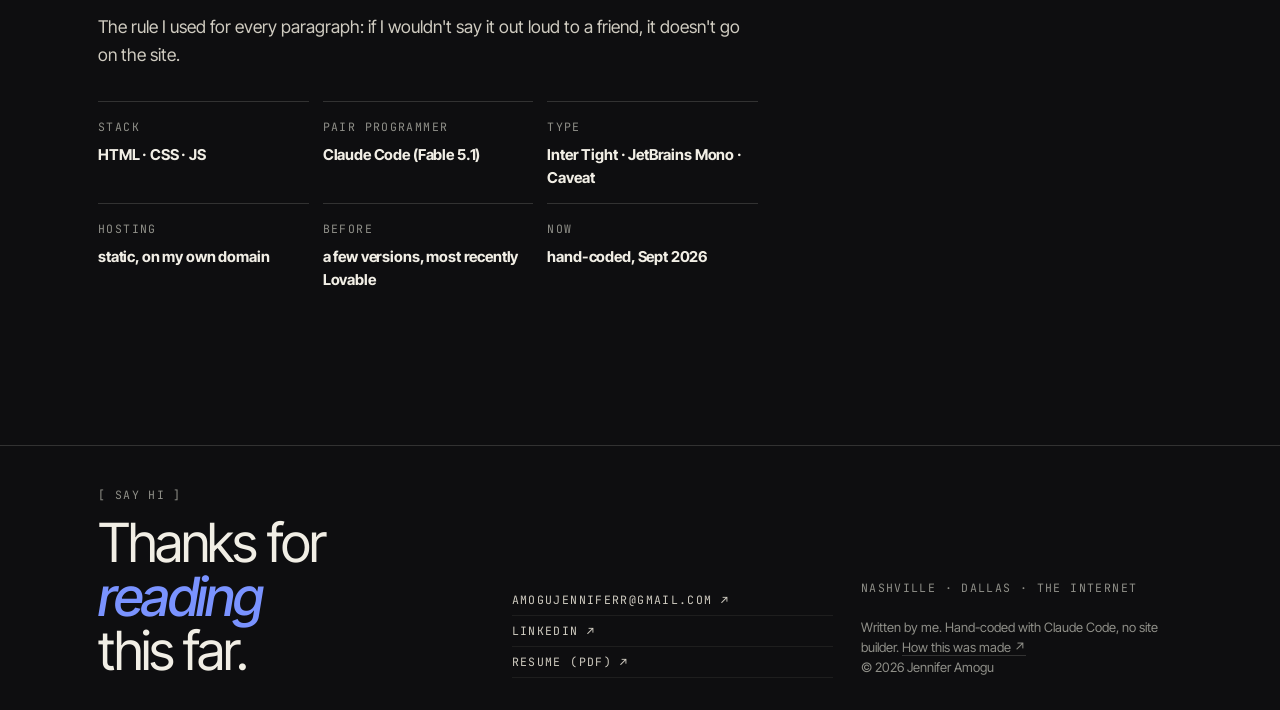
==== commit 6289f3c5: "Colophon: site predates the Lovable version Co-Authored-By: Claude Fable 5.1 <noreply@anthropic.com>" ====
--- a/colophon.html
+++ b/colophon.html
@@ -36,10 +36,10 @@
 
 <section class="block" style="border-top:0;padding-top:0"><div class="wrap">
   <div class="prose rv">
-    <h3>Version one, July 2026</h3>
-    <p>The first version of this site was built in Lovable over a weekend. It was fast and it looked good, but I couldn't really see the code, and every change meant describing what I wanted to a chat box and hoping. It also said I was "exploring tech on the growth side," which was true in June and not true by August, after two banking summers changed what I wanted.</p>
+    <h3>The versions before this one</h3>
+    <p>I have had some version of this site up for a while. The most recent one before this was built in Lovable over a weekend. It was fast and it looked good, but I couldn't really see the code, and every change meant describing what I wanted to a chat box and hoping. It also said I was "exploring tech on the growth side," which was true in June and not true by August, after two banking summers changed what I wanted.</p>
 
-    <h3>Version two, September 2026</h3>
+    <h3>This version, September 2026</h3>
     <p>This version is plain HTML, CSS, and a little JavaScript. No framework, no site builder, no build step. I rebuilt it with Claude Code as a pair programmer: I'd describe the layout I had in my head, it would write the first pass, and I'd react to it in the browser and push back until it looked like mine. Every file is one I can open and edit.</p>
 
     <h3>Where AI helped</h3>
@@ -57,7 +57,7 @@
     </ul>
 
     <h3>How I kept it mine</h3>
-    <p>The index labels, the handwriting, the blue, and the clock in the corner all carried over from version one. Those were my choices in July and I still like them. It went dark because I read everything on a screen at night, but the cream version is one click away. The SEYA photos are from our real shoot. The Spotify playlist is my actual playlist. The "off the clock" list is real: I do make waffles.</p>
+    <p>The index labels, the handwriting, the blue, and the clock in the corner all carried over from the last version. Those were my choices before and I still like them. It went dark because I read everything on a screen at night, but the cream version is one click away. The SEYA photos are from our real shoot. The Spotify playlist is my actual playlist. The "off the clock" list is real: I do make waffles.</p>
     <p>The rule I used for every paragraph: if I wouldn't say it out loud to a friend, it doesn't go on the site.</p>
 
     <div class="kv">
@@ -65,8 +65,8 @@
       <div><span class="mono">pair programmer</span><b>Claude Code (Fable 5.1)</b></div>
       <div><span class="mono">type</span><b>Inter Tight · JetBrains Mono · Caveat</b></div>
       <div><span class="mono">hosting</span><b>static, on my own domain</b></div>
-      <div><span class="mono">v1</span><b>Lovable, July 2026</b></div>
-      <div><span class="mono">v2</span><b>hand-coded, Sept 2026</b></div>
+      <div><span class="mono">before</span><b>a few versions, most recently Lovable</b></div>
+      <div><span class="mono">now</span><b>hand-coded, Sept 2026</b></div>
     </div>
   </div>
 </div></section>
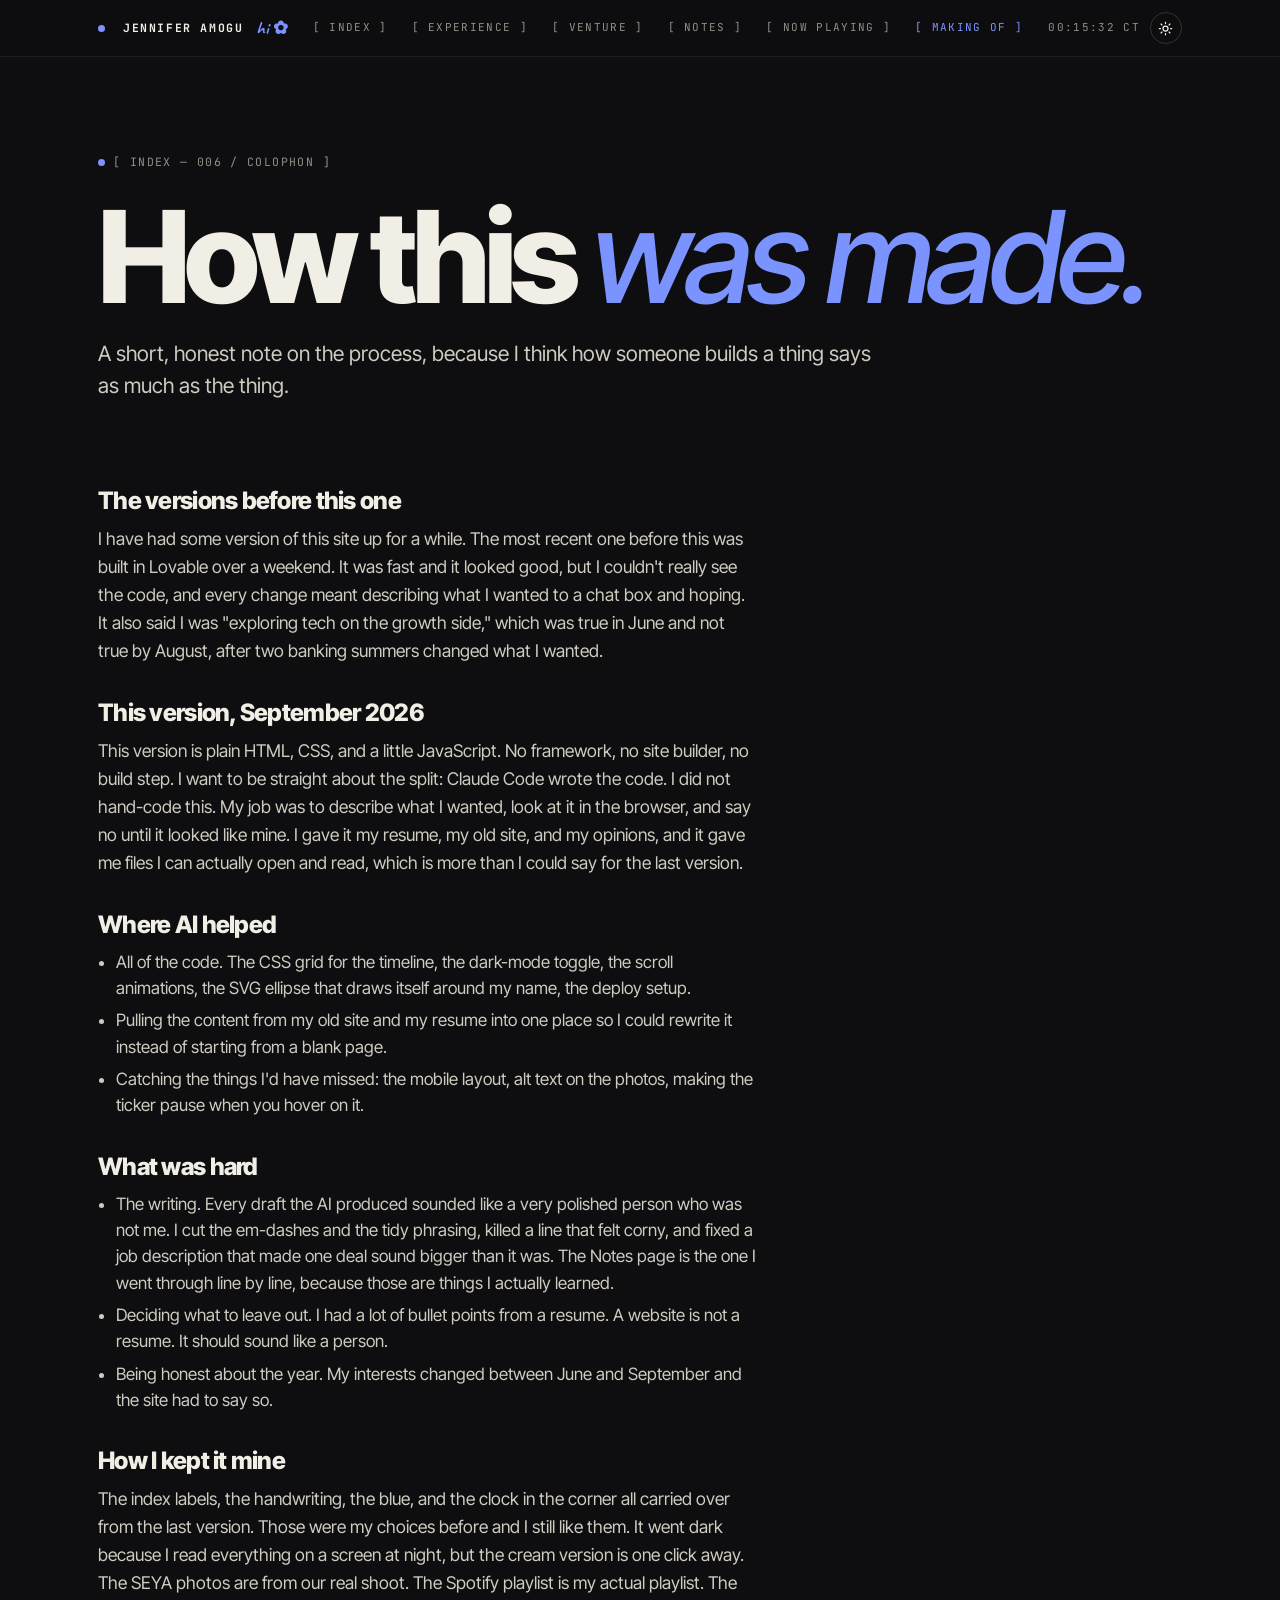
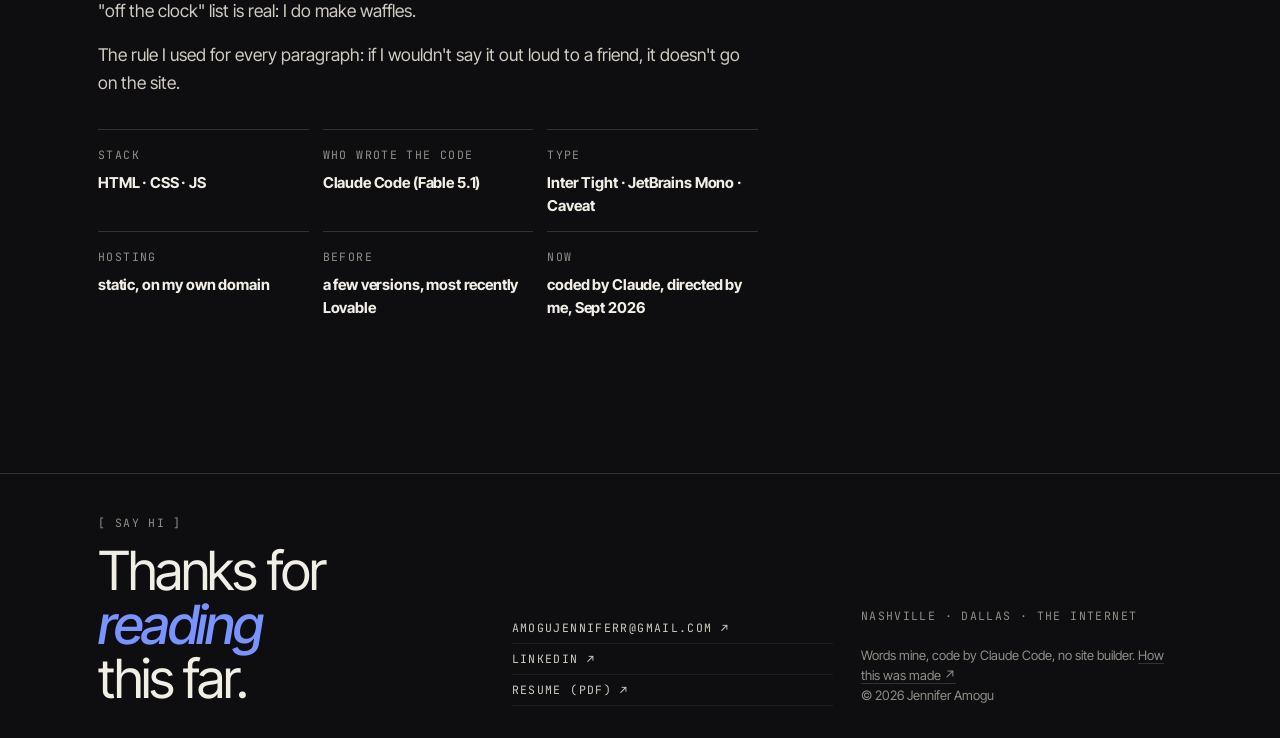
==== commit 90749ef0: "Colophon: be clear Claude wrote the code Co-Authored-By: Claude Fable 5.1 <noreply@anthropic.com>" ====
--- a/colophon.html
+++ b/colophon.html
@@ -40,18 +40,18 @@
     <p>I have had some version of this site up for a while. The most recent one before this was built in Lovable over a weekend. It was fast and it looked good, but I couldn't really see the code, and every change meant describing what I wanted to a chat box and hoping. It also said I was "exploring tech on the growth side," which was true in June and not true by August, after two banking summers changed what I wanted.</p>
 
     <h3>This version, September 2026</h3>
-    <p>This version is plain HTML, CSS, and a little JavaScript. No framework, no site builder, no build step. I rebuilt it with Claude Code as a pair programmer: I'd describe the layout I had in my head, it would write the first pass, and I'd react to it in the browser and push back until it looked like mine. Every file is one I can open and edit.</p>
+    <p>This version is plain HTML, CSS, and a little JavaScript. No framework, no site builder, no build step. I want to be straight about the split: Claude Code wrote the code. I did not hand-code this. My job was to describe what I wanted, look at it in the browser, and say no until it looked like mine. I gave it my resume, my old site, and my opinions, and it gave me files I can actually open and read, which is more than I could say for the last version.</p>
 
     <h3>Where AI helped</h3>
     <ul>
-      <li>The boring, precise parts: the CSS grid for the timeline, the dark-mode toggle, the scroll animations, the SVG ellipse that draws itself around my name.</li>
+      <li>All of the code. The CSS grid for the timeline, the dark-mode toggle, the scroll animations, the SVG ellipse that draws itself around my name, the deploy setup.</li>
       <li>Pulling the content from my old site and my resume into one place so I could rewrite it instead of starting from a blank page.</li>
       <li>Catching the things I'd have missed: the mobile layout, alt text on the photos, making the ticker pause when you hover on it.</li>
     </ul>
 
     <h3>What was hard</h3>
     <ul>
-      <li>The writing. Every draft the AI produced sounded like a very polished person who was not me. I cut the em-dashes, the tidy triplets, the "genuinely" and "sharper than I expected." I rewrote the "Notes" page almost entirely by hand, because those are things I actually learned and I wanted them in my own words.</li>
+      <li>The writing. Every draft the AI produced sounded like a very polished person who was not me. I cut the em-dashes and the tidy phrasing, killed a line that felt corny, and fixed a job description that made one deal sound bigger than it was. The Notes page is the one I went through line by line, because those are things I actually learned.</li>
       <li>Deciding what to leave out. I had a lot of bullet points from a resume. A website is not a resume. It should sound like a person.</li>
       <li>Being honest about the year. My interests changed between June and September and the site had to say so.</li>
     </ul>
@@ -62,11 +62,11 @@
 
     <div class="kv">
       <div><span class="mono">stack</span><b>HTML · CSS · JS</b></div>
-      <div><span class="mono">pair programmer</span><b>Claude Code (Fable 5.1)</b></div>
+      <div><span class="mono">who wrote the code</span><b>Claude Code (Fable 5.1)</b></div>
       <div><span class="mono">type</span><b>Inter Tight · JetBrains Mono · Caveat</b></div>
       <div><span class="mono">hosting</span><b>static, on my own domain</b></div>
       <div><span class="mono">before</span><b>a few versions, most recently Lovable</b></div>
-      <div><span class="mono">now</span><b>hand-coded, Sept 2026</b></div>
+      <div><span class="mono">now</span><b>coded by Claude, directed by me, Sept 2026</b></div>
     </div>
   </div>
 </div></section>
@@ -83,7 +83,7 @@
   </div>
   <div class="foot-note">
     <span class="mono">Nashville · Dallas · the internet</span><br><br>
-    Written by me. Hand-coded with Claude Code, no site builder. <a href="/colophon.html" style="border-bottom:1px solid var(--line)">How this was made ↗</a><br>
+    Words mine, code by Claude Code, no site builder. <a href="/colophon.html" style="border-bottom:1px solid var(--line)">How this was made ↗</a><br>
     © <span id="yr">2026</span> Jennifer Amogu
   </div>
 </div></footer>
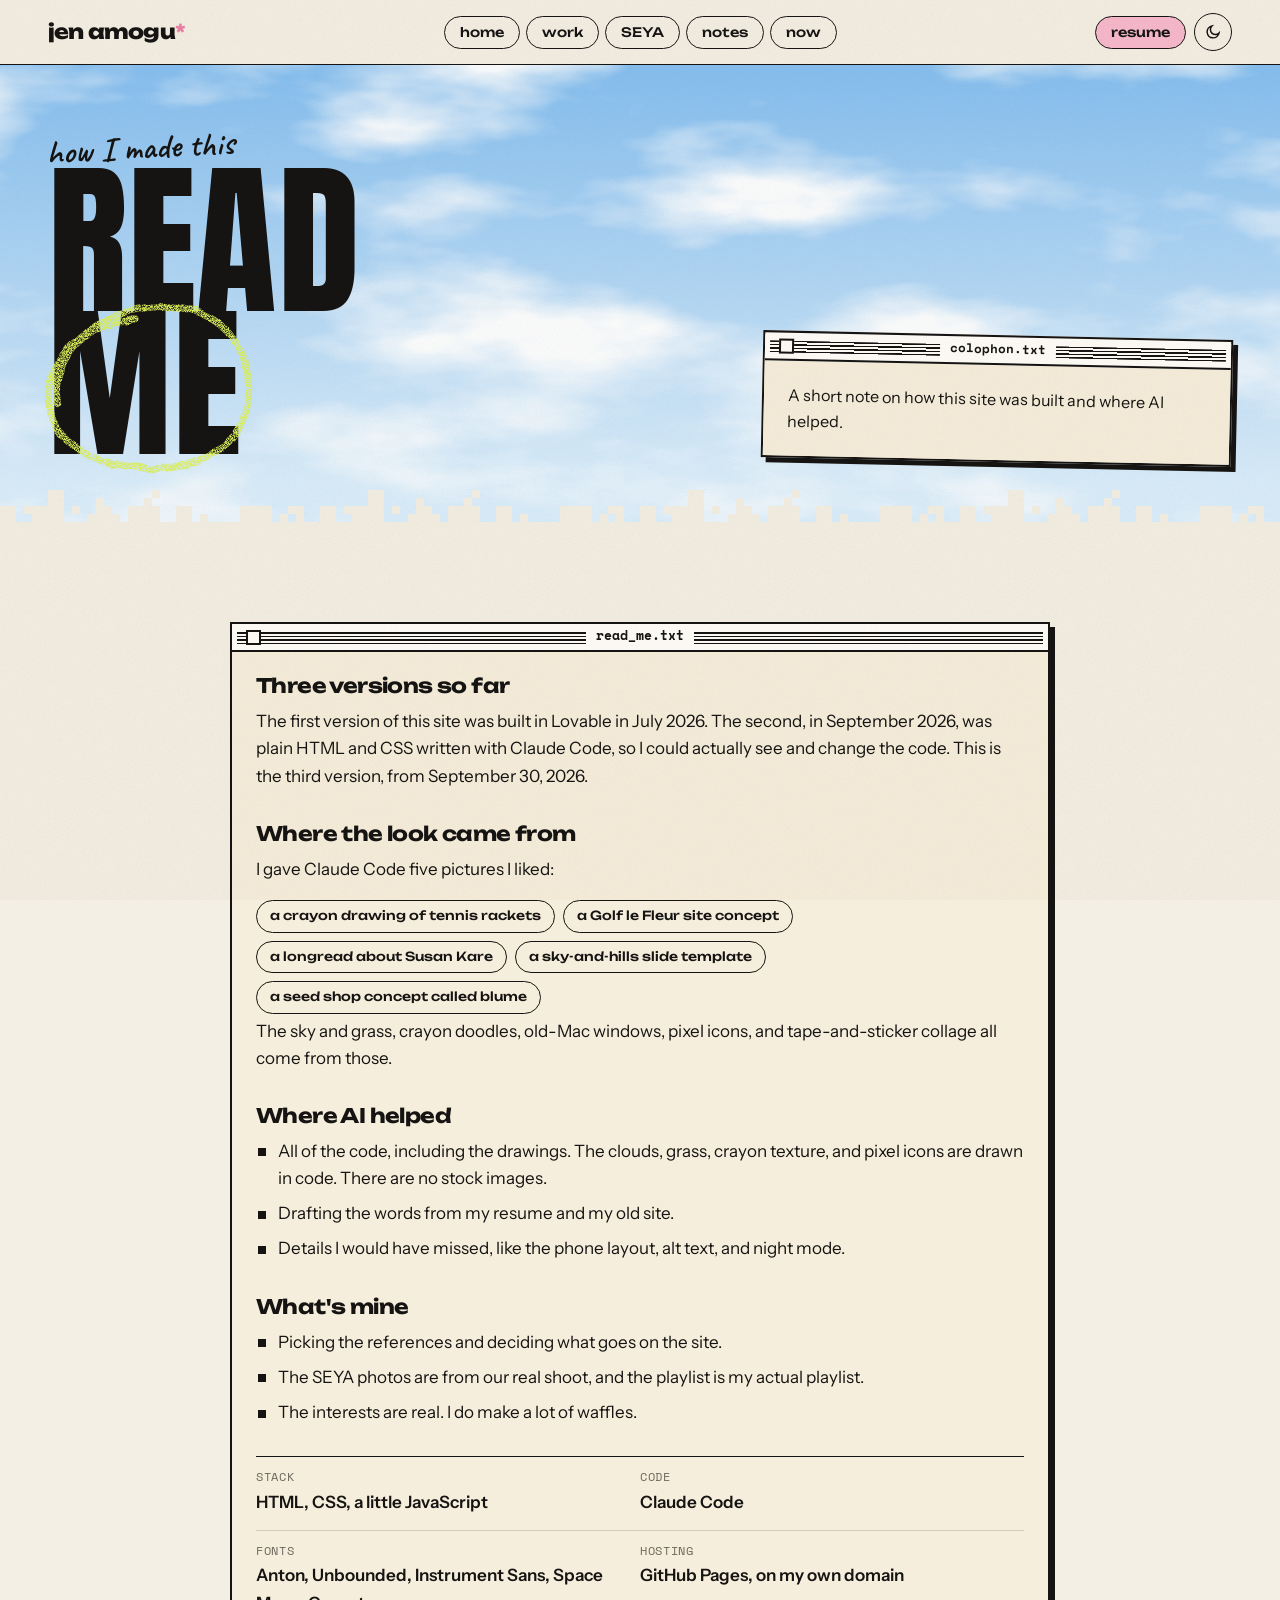
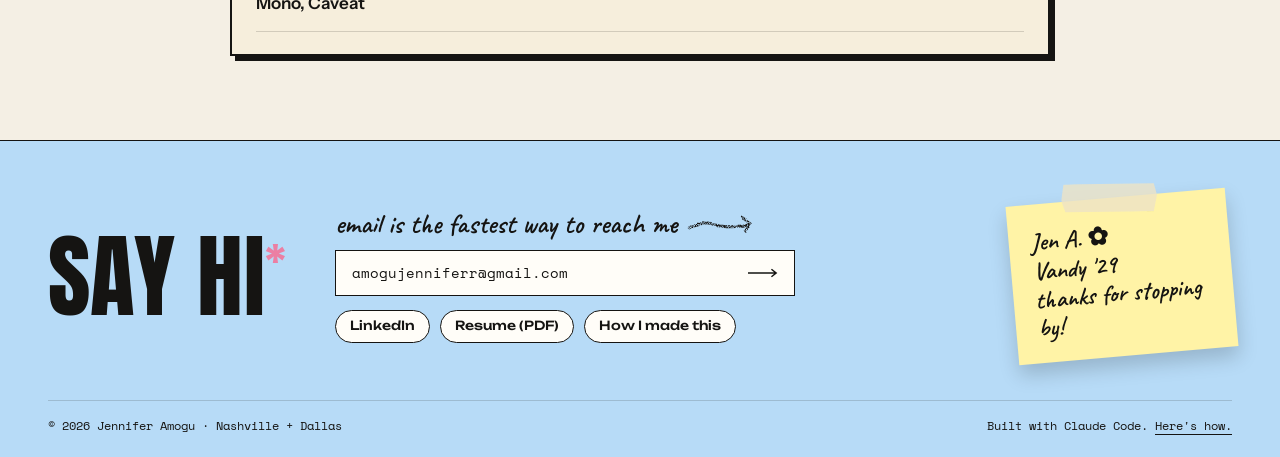
==== commit 664abdec: "v3: sky/grass/crayon redesign, plain-English copy, Sep 2026 resume New look pulled from five referen" ====
--- a/colophon.html
+++ b/colophon.html
@@ -1,91 +1,89 @@
-<!DOCTYPE html><html lang="en"><head>
-<title>How this was made · Jennifer Amogu</title>
-<meta name="description" content="How this site was built: a Lovable first draft, then a hand-coded rebuild with Claude Code. Where AI helped, what was hard, and how I kept it mine.">
-<meta property="og:title" content="How this was made · Jennifer Amogu">
+<!doctype html>
+<html lang="en" data-theme="day">
+<head>
 <meta charset="utf-8">
 <meta name="viewport" content="width=device-width, initial-scale=1">
-<link rel="icon" href="data:image/svg+xml,<svg xmlns='http://www.w3.org/2000/svg' viewBox='0 0 64 64'><rect width='64' height='64' rx='14' fill='%232f55e6'/><text x='50%' y='58%' dominant-baseline='middle' text-anchor='middle' font-family='Inter Tight,Arial' font-weight='800' font-size='30' fill='%23f4f1e8'>JA</text></svg>">
+<title>How I made this · Jennifer Amogu</title>
+<meta name="description" content="How amogujennifer.com was made, and where AI helped.">
 <meta name="author" content="Jennifer Amogu">
+<meta property="og:title" content="How I made this · Jennifer Amogu">
+<meta property="og:description" content="How amogujennifer.com was made, and where AI helped.">
 <meta property="og:type" content="website">
+<meta property="og:url" content="https://amogujennifer.com/colophon.html">
 <meta property="og:image" content="https://amogujennifer.com/assets/img/og.jpg">
 <meta name="twitter:card" content="summary_large_image">
+<meta name="theme-color" content="#F4EFE4">
+<link rel="icon" href="data:image/svg+xml,<svg xmlns='http://www.w3.org/2000/svg' viewBox='0 0 64 64'><rect width='64' height='64' rx='16' fill='%23F7B9CC'/><text x='50%25' y='57%25' dominant-baseline='middle' text-anchor='middle' font-family='Arial Black,Arial' font-weight='900' font-size='30' fill='%23151412'>ja</text></svg>">
+<link rel="preconnect" href="https://fonts.googleapis.com">
+<link rel="preconnect" href="https://fonts.gstatic.com" crossorigin>
+<link rel="stylesheet" href="https://fonts.googleapis.com/css2?family=Anton&family=Caveat:wght@600;700&family=Instrument+Sans:ital,wght@0,400..700;1,400..700&family=Space+Mono:wght@400;700&family=Unbounded:wght@400;500;700;800&display=swap">
 <link rel="stylesheet" href="/styles.css">
-<meta name="color-scheme" content="dark light"><meta name="theme-color" content="#0e0e10"><script>var t='dark';try{t=localStorage.getItem('ja-theme')||'dark';}catch(e){}document.documentElement.setAttribute('data-theme',t);</script>
-</head><body>
+<script>try{if(localStorage.getItem('ja-mode')==='night')document.documentElement.setAttribute('data-theme','night')}catch(e){}</script>
+</head>
+<body>
+<a class="skip" href="#main">Skip to content</a>
+<svg class="defs" aria-hidden="true" focusable="false"><defs><filter id="crayon" x="-15%" y="-15%" width="130%" height="130%" color-interpolation-filters="sRGB"><feTurbulence type="fractalNoise" baseFrequency="0.035" numOctaves="2" seed="2" result="w"/><feDisplacementMap in="SourceGraphic" in2="w" scale="5" xChannelSelector="R" yChannelSelector="G" result="d"/><feTurbulence type="fractalNoise" baseFrequency="0.95" numOctaves="2" seed="9" result="g"/><feColorMatrix in="g" type="matrix" values="0 0 0 0 0  0 0 0 0 0  0 0 0 0 0  -2.6 0 0 0 1.95" result="m"/><feComposite in="d" in2="m" operator="in"/></filter><filter id="cloudfx" x="0" y="0" width="100%" height="100%" color-interpolation-filters="sRGB"><feTurbulence type="fractalNoise" baseFrequency="0.0032 0.0088" numOctaves="5" seed="11"/><feColorMatrix type="matrix" values="0 0 0 0 1  0 0 0 0 1  0 0 0 0 1  0 0 0 3.4 -1.6"/></filter><filter id="grassedge" x="-2%" y="-20%" width="104%" height="140%"><feTurbulence type="fractalNoise" baseFrequency="0.3 0.035" numOctaves="2" seed="3" result="t"/><feDisplacementMap in="SourceGraphic" in2="t" scale="14" xChannelSelector="A" yChannelSelector="R"/></filter><filter id="grassfx" x="0" y="0" width="100%" height="100%" color-interpolation-filters="sRGB"><feTurbulence type="turbulence" baseFrequency="0.22 0.009" numOctaves="3" seed="5"/><feColorMatrix type="matrix" values="0.42 0 0 0 0.17  0.62 0 0 0 0.36  0.16 0 0 0 0.1  0 0 0 0 1"/></filter><pattern id="blades" width="16" height="12" patternUnits="userSpaceOnUse"><path class="grass-hi" d="M3 12l1.5-7M9 12l-1-8M13 12l1-5" fill="none" stroke-width="1.6" stroke-linecap="round"/></pattern><pattern id="h-mustard" width="8" height="8" patternUnits="userSpaceOnUse" patternTransform="rotate(35)"><rect width="8" height="8" fill="#F6D27A"/><rect width="4.2" height="8" fill="#E7AC2C"/></pattern><pattern id="h-orange" width="8" height="8" patternUnits="userSpaceOnUse" patternTransform="rotate(35)"><rect width="8" height="8" fill="#F4A06E"/><rect width="4.2" height="8" fill="#E85A2A"/></pattern><pattern id="h-pink" width="8" height="8" patternUnits="userSpaceOnUse" patternTransform="rotate(35)"><rect width="8" height="8" fill="#FAD3DE"/><rect width="4.2" height="8" fill="#F09AB5"/></pattern><pattern id="h-sky" width="8" height="8" patternUnits="userSpaceOnUse" patternTransform="rotate(-30)"><rect width="8" height="8" fill="#D3E8FB"/><rect width="4.2" height="8" fill="#8EC0F0"/></pattern><pattern id="h-lime" width="8" height="8" patternUnits="userSpaceOnUse" patternTransform="rotate(35)"><rect width="8" height="8" fill="#EEF7A8"/><rect width="4.2" height="8" fill="#C9E043"/></pattern><pattern id="h-blue" width="8" height="8" patternUnits="userSpaceOnUse" patternTransform="rotate(50)"><rect width="8" height="8" fill="#8AA6F2"/><rect width="4.2" height="8" fill="#2A55D8"/></pattern><pattern id="h-grey" width="8" height="8" patternUnits="userSpaceOnUse" patternTransform="rotate(35)"><rect width="8" height="8" fill="#E6E6E1"/><rect width="4.2" height="8" fill="#BDBDB6"/></pattern><clipPath id="clip-waffle"><circle cx="100" cy="104" r="66"/></clipPath><clipPath id="clip-mic"><circle cx="100" cy="60" r="31"/></clipPath><symbol id="daisy" viewBox="-8 -8 16 16"><g fill="#FFFDF5"><circle cx="0.00" cy="-4.20" r="3"/><circle cx="3.99" cy="-1.30" r="3"/><circle cx="2.47" cy="3.40" r="3"/><circle cx="-2.47" cy="3.40" r="3"/><circle cx="-3.99" cy="-1.30" r="3"/></g><circle r="2.3" fill="#F2C230"/></symbol><symbol id="px-doc" viewBox="-1 -1 16 16"><path fill="#FFFDF8" d="M3 1h1v1h-1zM4 1h1v1h-1zM5 1h1v1h-1zM6 1h1v1h-1zM7 1h1v1h-1zM3 2h1v1h-1zM4 2h1v1h-1zM5 2h1v1h-1zM6 2h1v1h-1zM7 2h1v1h-1zM9 2h1v1h-1zM3 3h1v1h-1zM4 3h1v1h-1zM5 3h1v1h-1zM6 3h1v1h-1zM7 3h1v1h-1zM9 3h1v1h-1zM10 3h1v1h-1zM3 4h1v1h-1zM4 4h1v1h-1zM5 4h1v1h-1zM6 4h1v1h-1zM7 4h1v1h-1zM3 5h1v1h-1zM4 5h1v1h-1zM5 5h1v1h-1zM6 5h1v1h-1zM7 5h1v1h-1zM8 5h1v1h-1zM9 5h1v1h-1zM10 5h1v1h-1zM3 6h1v1h-1zM9 6h1v1h-1zM10 6h1v1h-1zM3 7h1v1h-1zM4 7h1v1h-1zM5 7h1v1h-1zM6 7h1v1h-1zM7 7h1v1h-1zM8 7h1v1h-1zM9 7h1v1h-1zM10 7h1v1h-1zM3 8h1v1h-1zM10 8h1v1h-1zM3 9h1v1h-1zM4 9h1v1h-1zM5 9h1v1h-1zM6 9h1v1h-1zM7 9h1v1h-1zM8 9h1v1h-1zM9 9h1v1h-1zM10 9h1v1h-1zM3 10h1v1h-1zM8 10h1v1h-1zM9 10h1v1h-1zM10 10h1v1h-1zM3 11h1v1h-1zM4 11h1v1h-1zM5 11h1v1h-1zM6 11h1v1h-1zM7 11h1v1h-1zM8 11h1v1h-1zM9 11h1v1h-1zM10 11h1v1h-1zM3 12h1v1h-1zM4 12h1v1h-1zM5 12h1v1h-1zM6 12h1v1h-1zM7 12h1v1h-1zM8 12h1v1h-1zM9 12h1v1h-1zM10 12h1v1h-1z"/><path fill="currentColor" d="M2 0h1v1h-1zM3 0h1v1h-1zM4 0h1v1h-1zM5 0h1v1h-1zM6 0h1v1h-1zM7 0h1v1h-1zM8 0h1v1h-1zM2 1h1v1h-1zM8 1h1v1h-1zM9 1h1v1h-1zM2 2h1v1h-1zM8 2h1v1h-1zM10 2h1v1h-1zM2 3h1v1h-1zM8 3h1v1h-1zM11 3h1v1h-1zM2 4h1v1h-1zM8 4h1v1h-1zM9 4h1v1h-1zM10 4h1v1h-1zM11 4h1v1h-1zM2 5h1v1h-1zM11 5h1v1h-1zM2 6h1v1h-1zM4 6h1v1h-1zM5 6h1v1h-1zM6 6h1v1h-1zM7 6h1v1h-1zM8 6h1v1h-1zM11 6h1v1h-1zM2 7h1v1h-1zM11 7h1v1h-1zM2 8h1v1h-1zM4 8h1v1h-1zM5 8h1v1h-1zM6 8h1v1h-1zM7 8h1v1h-1zM8 8h1v1h-1zM9 8h1v1h-1zM11 8h1v1h-1zM2 9h1v1h-1zM11 9h1v1h-1zM2 10h1v1h-1zM4 10h1v1h-1zM5 10h1v1h-1zM6 10h1v1h-1zM7 10h1v1h-1zM11 10h1v1h-1zM2 11h1v1h-1zM11 11h1v1h-1zM2 12h1v1h-1zM11 12h1v1h-1zM2 13h1v1h-1zM3 13h1v1h-1zM4 13h1v1h-1zM5 13h1v1h-1zM6 13h1v1h-1zM7 13h1v1h-1zM8 13h1v1h-1zM9 13h1v1h-1zM10 13h1v1h-1zM11 13h1v1h-1z"/></symbol><symbol id="px-shirt" viewBox="0 -1 16 16"><path fill="#FFFDF8" d="M4 1h1v1h-1zM5 1h1v1h-1zM6 1h1v1h-1zM9 1h1v1h-1zM10 1h1v1h-1zM11 1h1v1h-1zM2 2h1v1h-1zM3 2h1v1h-1zM4 2h1v1h-1zM5 2h1v1h-1zM6 2h1v1h-1zM7 2h1v1h-1zM8 2h1v1h-1zM9 2h1v1h-1zM10 2h1v1h-1zM11 2h1v1h-1zM12 2h1v1h-1zM13 2h1v1h-1zM1 3h1v1h-1zM2 3h1v1h-1zM3 3h1v1h-1zM4 3h1v1h-1zM5 3h1v1h-1zM6 3h1v1h-1zM7 3h1v1h-1zM8 3h1v1h-1zM9 3h1v1h-1zM10 3h1v1h-1zM11 3h1v1h-1zM12 3h1v1h-1zM13 3h1v1h-1zM14 3h1v1h-1zM1 4h1v1h-1zM2 4h1v1h-1zM4 4h1v1h-1zM5 4h1v1h-1zM6 4h1v1h-1zM7 4h1v1h-1zM8 4h1v1h-1zM9 4h1v1h-1zM10 4h1v1h-1zM11 4h1v1h-1zM13 4h1v1h-1zM14 4h1v1h-1zM4 5h1v1h-1zM5 5h1v1h-1zM6 5h1v1h-1zM7 5h1v1h-1zM8 5h1v1h-1zM9 5h1v1h-1zM10 5h1v1h-1zM11 5h1v1h-1zM4 6h1v1h-1zM5 6h1v1h-1zM6 6h1v1h-1zM7 6h1v1h-1zM8 6h1v1h-1zM9 6h1v1h-1zM10 6h1v1h-1zM11 6h1v1h-1zM4 7h1v1h-1zM5 7h1v1h-1zM6 7h1v1h-1zM7 7h1v1h-1zM8 7h1v1h-1zM9 7h1v1h-1zM10 7h1v1h-1zM11 7h1v1h-1zM4 8h1v1h-1zM5 8h1v1h-1zM6 8h1v1h-1zM7 8h1v1h-1zM8 8h1v1h-1zM9 8h1v1h-1zM10 8h1v1h-1zM11 8h1v1h-1zM4 9h1v1h-1zM5 9h1v1h-1zM6 9h1v1h-1zM7 9h1v1h-1zM8 9h1v1h-1zM9 9h1v1h-1zM10 9h1v1h-1zM11 9h1v1h-1zM4 10h1v1h-1zM5 10h1v1h-1zM6 10h1v1h-1zM7 10h1v1h-1zM8 10h1v1h-1zM9 10h1v1h-1zM10 10h1v1h-1zM11 10h1v1h-1zM4 11h1v1h-1zM5 11h1v1h-1zM6 11h1v1h-1zM7 11h1v1h-1zM8 11h1v1h-1zM9 11h1v1h-1zM10 11h1v1h-1zM11 11h1v1h-1z"/><path fill="currentColor" d="M4 0h1v1h-1zM5 0h1v1h-1zM6 0h1v1h-1zM9 0h1v1h-1zM10 0h1v1h-1zM11 0h1v1h-1zM2 1h1v1h-1zM3 1h1v1h-1zM7 1h1v1h-1zM8 1h1v1h-1zM12 1h1v1h-1zM13 1h1v1h-1zM1 2h1v1h-1zM14 2h1v1h-1zM0 3h1v1h-1zM15 3h1v1h-1zM0 4h1v1h-1zM3 4h1v1h-1zM12 4h1v1h-1zM15 4h1v1h-1zM1 5h1v1h-1zM2 5h1v1h-1zM3 5h1v1h-1zM12 5h1v1h-1zM13 5h1v1h-1zM14 5h1v1h-1zM3 6h1v1h-1zM12 6h1v1h-1zM3 7h1v1h-1zM12 7h1v1h-1zM3 8h1v1h-1zM12 8h1v1h-1zM3 9h1v1h-1zM12 9h1v1h-1zM3 10h1v1h-1zM12 10h1v1h-1zM3 11h1v1h-1zM12 11h1v1h-1zM3 12h1v1h-1zM4 12h1v1h-1zM5 12h1v1h-1zM6 12h1v1h-1zM7 12h1v1h-1zM8 12h1v1h-1zM9 12h1v1h-1zM10 12h1v1h-1zM11 12h1v1h-1zM12 12h1v1h-1z"/></symbol><symbol id="px-env" viewBox="0 -3 16 16"><path fill="#FFFDF8" d="M3 1h1v1h-1zM4 1h1v1h-1zM5 1h1v1h-1zM6 1h1v1h-1zM7 1h1v1h-1zM8 1h1v1h-1zM9 1h1v1h-1zM10 1h1v1h-1zM11 1h1v1h-1zM12 1h1v1h-1zM2 2h1v1h-1zM4 2h1v1h-1zM5 2h1v1h-1zM6 2h1v1h-1zM7 2h1v1h-1zM8 2h1v1h-1zM9 2h1v1h-1zM10 2h1v1h-1zM11 2h1v1h-1zM13 2h1v1h-1zM2 3h1v1h-1zM3 3h1v1h-1zM5 3h1v1h-1zM6 3h1v1h-1zM7 3h1v1h-1zM8 3h1v1h-1zM9 3h1v1h-1zM10 3h1v1h-1zM12 3h1v1h-1zM13 3h1v1h-1zM2 4h1v1h-1zM3 4h1v1h-1zM4 4h1v1h-1zM6 4h1v1h-1zM7 4h1v1h-1zM8 4h1v1h-1zM9 4h1v1h-1zM11 4h1v1h-1zM12 4h1v1h-1zM13 4h1v1h-1zM2 5h1v1h-1zM3 5h1v1h-1zM4 5h1v1h-1zM5 5h1v1h-1zM7 5h1v1h-1zM8 5h1v1h-1zM10 5h1v1h-1zM11 5h1v1h-1zM12 5h1v1h-1zM13 5h1v1h-1zM2 6h1v1h-1zM3 6h1v1h-1zM4 6h1v1h-1zM5 6h1v1h-1zM6 6h1v1h-1zM9 6h1v1h-1zM10 6h1v1h-1zM11 6h1v1h-1zM12 6h1v1h-1zM13 6h1v1h-1zM2 7h1v1h-1zM3 7h1v1h-1zM4 7h1v1h-1zM5 7h1v1h-1zM6 7h1v1h-1zM7 7h1v1h-1zM8 7h1v1h-1zM9 7h1v1h-1zM10 7h1v1h-1zM11 7h1v1h-1zM12 7h1v1h-1zM13 7h1v1h-1zM2 8h1v1h-1zM3 8h1v1h-1zM4 8h1v1h-1zM5 8h1v1h-1zM6 8h1v1h-1zM7 8h1v1h-1zM8 8h1v1h-1zM9 8h1v1h-1zM10 8h1v1h-1zM11 8h1v1h-1zM12 8h1v1h-1zM13 8h1v1h-1z"/><path fill="currentColor" d="M1 0h1v1h-1zM2 0h1v1h-1zM3 0h1v1h-1zM4 0h1v1h-1zM5 0h1v1h-1zM6 0h1v1h-1zM7 0h1v1h-1zM8 0h1v1h-1zM9 0h1v1h-1zM10 0h1v1h-1zM11 0h1v1h-1zM12 0h1v1h-1zM13 0h1v1h-1zM14 0h1v1h-1zM1 1h1v1h-1zM2 1h1v1h-1zM13 1h1v1h-1zM14 1h1v1h-1zM1 2h1v1h-1zM3 2h1v1h-1zM12 2h1v1h-1zM14 2h1v1h-1zM1 3h1v1h-1zM4 3h1v1h-1zM11 3h1v1h-1zM14 3h1v1h-1zM1 4h1v1h-1zM5 4h1v1h-1zM10 4h1v1h-1zM14 4h1v1h-1zM1 5h1v1h-1zM6 5h1v1h-1zM9 5h1v1h-1zM14 5h1v1h-1zM1 6h1v1h-1zM7 6h1v1h-1zM8 6h1v1h-1zM14 6h1v1h-1zM1 7h1v1h-1zM14 7h1v1h-1zM1 8h1v1h-1zM14 8h1v1h-1zM1 9h1v1h-1zM2 9h1v1h-1zM3 9h1v1h-1zM4 9h1v1h-1zM5 9h1v1h-1zM6 9h1v1h-1zM7 9h1v1h-1zM8 9h1v1h-1zM9 9h1v1h-1zM10 9h1v1h-1zM11 9h1v1h-1zM12 9h1v1h-1zM13 9h1v1h-1zM14 9h1v1h-1z"/></symbol><symbol id="px-note" viewBox="1 -2 16 16"><path fill="currentColor" d="M7 0h1v1h-1zM8 0h1v1h-1zM9 0h1v1h-1zM10 0h1v1h-1zM11 0h1v1h-1zM12 0h1v1h-1zM13 0h1v1h-1zM14 0h1v1h-1zM7 1h1v1h-1zM8 1h1v1h-1zM9 1h1v1h-1zM10 1h1v1h-1zM11 1h1v1h-1zM12 1h1v1h-1zM13 1h1v1h-1zM14 1h1v1h-1zM7 2h1v1h-1zM14 2h1v1h-1zM7 3h1v1h-1zM14 3h1v1h-1zM7 4h1v1h-1zM14 4h1v1h-1zM7 5h1v1h-1zM14 5h1v1h-1zM7 6h1v1h-1zM14 6h1v1h-1zM7 7h1v1h-1zM14 7h1v1h-1zM4 8h1v1h-1zM5 8h1v1h-1zM6 8h1v1h-1zM7 8h1v1h-1zM11 8h1v1h-1zM12 8h1v1h-1zM13 8h1v1h-1zM14 8h1v1h-1zM3 9h1v1h-1zM4 9h1v1h-1zM5 9h1v1h-1zM6 9h1v1h-1zM7 9h1v1h-1zM10 9h1v1h-1zM11 9h1v1h-1zM12 9h1v1h-1zM13 9h1v1h-1zM14 9h1v1h-1zM3 10h1v1h-1zM4 10h1v1h-1zM5 10h1v1h-1zM6 10h1v1h-1zM7 10h1v1h-1zM10 10h1v1h-1zM11 10h1v1h-1zM12 10h1v1h-1zM13 10h1v1h-1zM14 10h1v1h-1zM4 11h1v1h-1zM5 11h1v1h-1zM6 11h1v1h-1zM11 11h1v1h-1zM12 11h1v1h-1zM13 11h1v1h-1z"/></symbol><symbol id="px-pad" viewBox="0 -2 16 16"><path fill="#FFFDF8" d="M2 2h1v1h-1zM3 2h1v1h-1zM4 2h1v1h-1zM5 2h1v1h-1zM6 2h1v1h-1zM7 2h1v1h-1zM8 2h1v1h-1zM9 2h1v1h-1zM10 2h1v1h-1zM11 2h1v1h-1zM12 2h1v1h-1zM2 3h1v1h-1zM12 3h1v1h-1zM2 4h1v1h-1zM3 4h1v1h-1zM4 4h1v1h-1zM5 4h1v1h-1zM6 4h1v1h-1zM7 4h1v1h-1zM8 4h1v1h-1zM9 4h1v1h-1zM10 4h1v1h-1zM11 4h1v1h-1zM12 4h1v1h-1zM2 5h1v1h-1zM12 5h1v1h-1zM2 6h1v1h-1zM3 6h1v1h-1zM4 6h1v1h-1zM5 6h1v1h-1zM6 6h1v1h-1zM7 6h1v1h-1zM8 6h1v1h-1zM9 6h1v1h-1zM10 6h1v1h-1zM11 6h1v1h-1zM12 6h1v1h-1zM2 7h1v1h-1zM9 7h1v1h-1zM10 7h1v1h-1zM11 7h1v1h-1zM12 7h1v1h-1zM2 8h1v1h-1zM3 8h1v1h-1zM4 8h1v1h-1zM5 8h1v1h-1zM6 8h1v1h-1zM7 8h1v1h-1zM8 8h1v1h-1zM9 8h1v1h-1zM10 8h1v1h-1zM11 8h1v1h-1zM12 8h1v1h-1zM2 9h1v1h-1zM3 9h1v1h-1zM4 9h1v1h-1zM5 9h1v1h-1zM6 9h1v1h-1zM7 9h1v1h-1zM8 9h1v1h-1zM9 9h1v1h-1zM10 9h1v1h-1zM11 9h1v1h-1zM12 9h1v1h-1z"/><path fill="currentColor" d="M2 0h1v1h-1zM4 0h1v1h-1zM6 0h1v1h-1zM8 0h1v1h-1zM10 0h1v1h-1zM12 0h1v1h-1zM1 1h1v1h-1zM2 1h1v1h-1zM3 1h1v1h-1zM4 1h1v1h-1zM5 1h1v1h-1zM6 1h1v1h-1zM7 1h1v1h-1zM8 1h1v1h-1zM9 1h1v1h-1zM10 1h1v1h-1zM11 1h1v1h-1zM12 1h1v1h-1zM13 1h1v1h-1zM1 2h1v1h-1zM13 2h1v1h-1zM1 3h1v1h-1zM3 3h1v1h-1zM4 3h1v1h-1zM5 3h1v1h-1zM6 3h1v1h-1zM7 3h1v1h-1zM8 3h1v1h-1zM9 3h1v1h-1zM10 3h1v1h-1zM11 3h1v1h-1zM13 3h1v1h-1zM1 4h1v1h-1zM13 4h1v1h-1zM1 5h1v1h-1zM3 5h1v1h-1zM4 5h1v1h-1zM5 5h1v1h-1zM6 5h1v1h-1zM7 5h1v1h-1zM8 5h1v1h-1zM9 5h1v1h-1zM10 5h1v1h-1zM11 5h1v1h-1zM13 5h1v1h-1zM1 6h1v1h-1zM13 6h1v1h-1zM1 7h1v1h-1zM3 7h1v1h-1zM4 7h1v1h-1zM5 7h1v1h-1zM6 7h1v1h-1zM7 7h1v1h-1zM8 7h1v1h-1zM13 7h1v1h-1zM1 8h1v1h-1zM13 8h1v1h-1zM1 9h1v1h-1zM13 9h1v1h-1zM1 10h1v1h-1zM2 10h1v1h-1zM3 10h1v1h-1zM4 10h1v1h-1zM5 10h1v1h-1zM6 10h1v1h-1zM7 10h1v1h-1zM8 10h1v1h-1zM9 10h1v1h-1zM10 10h1v1h-1zM11 10h1v1h-1zM12 10h1v1h-1zM13 10h1v1h-1z"/></symbol><symbol id="px-case" viewBox="0 -2 16 16"><path fill="#FFFDF8" d="M6 1h1v1h-1zM7 1h1v1h-1zM8 1h1v1h-1zM9 1h1v1h-1zM2 3h1v1h-1zM3 3h1v1h-1zM4 3h1v1h-1zM5 3h1v1h-1zM6 3h1v1h-1zM7 3h1v1h-1zM8 3h1v1h-1zM9 3h1v1h-1zM10 3h1v1h-1zM11 3h1v1h-1zM12 3h1v1h-1zM13 3h1v1h-1zM2 4h1v1h-1zM3 4h1v1h-1zM4 4h1v1h-1zM5 4h1v1h-1zM6 4h1v1h-1zM7 4h1v1h-1zM8 4h1v1h-1zM9 4h1v1h-1zM10 4h1v1h-1zM11 4h1v1h-1zM12 4h1v1h-1zM13 4h1v1h-1zM7 5h1v1h-1zM8 5h1v1h-1zM2 6h1v1h-1zM3 6h1v1h-1zM4 6h1v1h-1zM5 6h1v1h-1zM7 6h1v1h-1zM8 6h1v1h-1zM10 6h1v1h-1zM11 6h1v1h-1zM12 6h1v1h-1zM13 6h1v1h-1zM2 7h1v1h-1zM3 7h1v1h-1zM4 7h1v1h-1zM5 7h1v1h-1zM10 7h1v1h-1zM11 7h1v1h-1zM12 7h1v1h-1zM13 7h1v1h-1zM2 8h1v1h-1zM3 8h1v1h-1zM4 8h1v1h-1zM5 8h1v1h-1zM6 8h1v1h-1zM7 8h1v1h-1zM8 8h1v1h-1zM9 8h1v1h-1zM10 8h1v1h-1zM11 8h1v1h-1zM12 8h1v1h-1zM13 8h1v1h-1zM2 9h1v1h-1zM3 9h1v1h-1zM4 9h1v1h-1zM5 9h1v1h-1zM6 9h1v1h-1zM7 9h1v1h-1zM8 9h1v1h-1zM9 9h1v1h-1zM10 9h1v1h-1zM11 9h1v1h-1zM12 9h1v1h-1zM13 9h1v1h-1z"/><path fill="currentColor" d="M6 0h1v1h-1zM7 0h1v1h-1zM8 0h1v1h-1zM9 0h1v1h-1zM5 1h1v1h-1zM10 1h1v1h-1zM1 2h1v1h-1zM2 2h1v1h-1zM3 2h1v1h-1zM4 2h1v1h-1zM5 2h1v1h-1zM6 2h1v1h-1zM7 2h1v1h-1zM8 2h1v1h-1zM9 2h1v1h-1zM10 2h1v1h-1zM11 2h1v1h-1zM12 2h1v1h-1zM13 2h1v1h-1zM14 2h1v1h-1zM1 3h1v1h-1zM14 3h1v1h-1zM1 4h1v1h-1zM14 4h1v1h-1zM1 5h1v1h-1zM2 5h1v1h-1zM3 5h1v1h-1zM4 5h1v1h-1zM5 5h1v1h-1zM6 5h1v1h-1zM9 5h1v1h-1zM10 5h1v1h-1zM11 5h1v1h-1zM12 5h1v1h-1zM13 5h1v1h-1zM14 5h1v1h-1zM1 6h1v1h-1zM6 6h1v1h-1zM9 6h1v1h-1zM14 6h1v1h-1zM1 7h1v1h-1zM6 7h1v1h-1zM7 7h1v1h-1zM8 7h1v1h-1zM9 7h1v1h-1zM14 7h1v1h-1zM1 8h1v1h-1zM14 8h1v1h-1zM1 9h1v1h-1zM14 9h1v1h-1zM1 10h1v1h-1zM2 10h1v1h-1zM3 10h1v1h-1zM4 10h1v1h-1zM5 10h1v1h-1zM6 10h1v1h-1zM7 10h1v1h-1zM8 10h1v1h-1zM9 10h1v1h-1zM10 10h1v1h-1zM11 10h1v1h-1zM12 10h1v1h-1zM13 10h1v1h-1zM14 10h1v1h-1z"/></symbol><symbol id="px-chart" viewBox="0 -2 16 16"><path fill="#FFFDF8" d="M11 1h1v1h-1zM11 2h1v1h-1zM11 3h1v1h-1zM7 4h1v1h-1zM11 4h1v1h-1zM7 5h1v1h-1zM11 5h1v1h-1zM7 6h1v1h-1zM11 6h1v1h-1zM3 7h1v1h-1zM7 7h1v1h-1zM11 7h1v1h-1zM3 8h1v1h-1zM7 8h1v1h-1zM11 8h1v1h-1zM3 9h1v1h-1zM7 9h1v1h-1zM11 9h1v1h-1zM3 10h1v1h-1zM7 10h1v1h-1zM11 10h1v1h-1z"/><path fill="currentColor" d="M10 0h1v1h-1zM11 0h1v1h-1zM12 0h1v1h-1zM10 1h1v1h-1zM12 1h1v1h-1zM10 2h1v1h-1zM12 2h1v1h-1zM6 3h1v1h-1zM7 3h1v1h-1zM8 3h1v1h-1zM10 3h1v1h-1zM12 3h1v1h-1zM6 4h1v1h-1zM8 4h1v1h-1zM10 4h1v1h-1zM12 4h1v1h-1zM6 5h1v1h-1zM8 5h1v1h-1zM10 5h1v1h-1zM12 5h1v1h-1zM2 6h1v1h-1zM3 6h1v1h-1zM4 6h1v1h-1zM6 6h1v1h-1zM8 6h1v1h-1zM10 6h1v1h-1zM12 6h1v1h-1zM2 7h1v1h-1zM4 7h1v1h-1zM6 7h1v1h-1zM8 7h1v1h-1zM10 7h1v1h-1zM12 7h1v1h-1zM2 8h1v1h-1zM4 8h1v1h-1zM6 8h1v1h-1zM8 8h1v1h-1zM10 8h1v1h-1zM12 8h1v1h-1zM2 9h1v1h-1zM4 9h1v1h-1zM6 9h1v1h-1zM8 9h1v1h-1zM10 9h1v1h-1zM12 9h1v1h-1zM2 10h1v1h-1zM4 10h1v1h-1zM6 10h1v1h-1zM8 10h1v1h-1zM10 10h1v1h-1zM12 10h1v1h-1zM1 11h1v1h-1zM2 11h1v1h-1zM3 11h1v1h-1zM4 11h1v1h-1zM5 11h1v1h-1zM6 11h1v1h-1zM7 11h1v1h-1zM8 11h1v1h-1zM9 11h1v1h-1zM10 11h1v1h-1zM11 11h1v1h-1zM12 11h1v1h-1zM13 11h1v1h-1zM14 11h1v1h-1z"/></symbol><symbol id="px-cross" viewBox="0 -2 16 16"><path fill="#FFFDF8" d="M6 1h1v1h-1zM7 1h1v1h-1zM8 1h1v1h-1zM9 1h1v1h-1zM6 2h1v1h-1zM7 2h1v1h-1zM8 2h1v1h-1zM9 2h1v1h-1zM6 3h1v1h-1zM7 3h1v1h-1zM8 3h1v1h-1zM9 3h1v1h-1zM3 4h1v1h-1zM4 4h1v1h-1zM5 4h1v1h-1zM6 4h1v1h-1zM7 4h1v1h-1zM8 4h1v1h-1zM9 4h1v1h-1zM10 4h1v1h-1zM11 4h1v1h-1zM12 4h1v1h-1zM3 5h1v1h-1zM4 5h1v1h-1zM5 5h1v1h-1zM6 5h1v1h-1zM7 5h1v1h-1zM8 5h1v1h-1zM9 5h1v1h-1zM10 5h1v1h-1zM11 5h1v1h-1zM12 5h1v1h-1zM3 6h1v1h-1zM4 6h1v1h-1zM5 6h1v1h-1zM6 6h1v1h-1zM7 6h1v1h-1zM8 6h1v1h-1zM9 6h1v1h-1zM10 6h1v1h-1zM11 6h1v1h-1zM12 6h1v1h-1zM3 7h1v1h-1zM4 7h1v1h-1zM5 7h1v1h-1zM6 7h1v1h-1zM7 7h1v1h-1zM8 7h1v1h-1zM9 7h1v1h-1zM10 7h1v1h-1zM11 7h1v1h-1zM12 7h1v1h-1zM6 8h1v1h-1zM7 8h1v1h-1zM8 8h1v1h-1zM9 8h1v1h-1zM6 9h1v1h-1zM7 9h1v1h-1zM8 9h1v1h-1zM9 9h1v1h-1zM6 10h1v1h-1zM7 10h1v1h-1zM8 10h1v1h-1zM9 10h1v1h-1z"/><path fill="currentColor" d="M5 0h1v1h-1zM6 0h1v1h-1zM7 0h1v1h-1zM8 0h1v1h-1zM9 0h1v1h-1zM10 0h1v1h-1zM5 1h1v1h-1zM10 1h1v1h-1zM5 2h1v1h-1zM10 2h1v1h-1zM2 3h1v1h-1zM3 3h1v1h-1zM4 3h1v1h-1zM5 3h1v1h-1zM10 3h1v1h-1zM11 3h1v1h-1zM12 3h1v1h-1zM13 3h1v1h-1zM2 4h1v1h-1zM13 4h1v1h-1zM2 5h1v1h-1zM13 5h1v1h-1zM2 6h1v1h-1zM13 6h1v1h-1zM2 7h1v1h-1zM13 7h1v1h-1zM2 8h1v1h-1zM3 8h1v1h-1zM4 8h1v1h-1zM5 8h1v1h-1zM10 8h1v1h-1zM11 8h1v1h-1zM12 8h1v1h-1zM13 8h1v1h-1zM5 9h1v1h-1zM10 9h1v1h-1zM5 10h1v1h-1zM10 10h1v1h-1zM5 11h1v1h-1zM6 11h1v1h-1zM7 11h1v1h-1zM8 11h1v1h-1zM9 11h1v1h-1zM10 11h1v1h-1z"/></symbol><symbol id="px-folder" viewBox="0 -2 16 16"><path fill="#FFFDF8" d="M1 1h1v1h-1zM2 1h1v1h-1zM3 1h1v1h-1zM4 1h1v1h-1zM5 1h1v1h-1zM1 2h1v1h-1zM2 2h1v1h-1zM3 2h1v1h-1zM4 2h1v1h-1zM5 2h1v1h-1zM6 2h1v1h-1zM7 2h1v1h-1zM8 2h1v1h-1zM9 2h1v1h-1zM10 2h1v1h-1zM11 2h1v1h-1zM12 2h1v1h-1zM13 2h1v1h-1zM14 2h1v1h-1zM1 4h1v1h-1zM2 4h1v1h-1zM3 4h1v1h-1zM4 4h1v1h-1zM5 4h1v1h-1zM6 4h1v1h-1zM7 4h1v1h-1zM8 4h1v1h-1zM9 4h1v1h-1zM10 4h1v1h-1zM11 4h1v1h-1zM12 4h1v1h-1zM13 4h1v1h-1zM14 4h1v1h-1zM1 5h1v1h-1zM2 5h1v1h-1zM3 5h1v1h-1zM4 5h1v1h-1zM5 5h1v1h-1zM6 5h1v1h-1zM7 5h1v1h-1zM8 5h1v1h-1zM9 5h1v1h-1zM10 5h1v1h-1zM11 5h1v1h-1zM12 5h1v1h-1zM13 5h1v1h-1zM14 5h1v1h-1zM1 6h1v1h-1zM2 6h1v1h-1zM3 6h1v1h-1zM4 6h1v1h-1zM5 6h1v1h-1zM6 6h1v1h-1zM7 6h1v1h-1zM8 6h1v1h-1zM9 6h1v1h-1zM10 6h1v1h-1zM11 6h1v1h-1zM12 6h1v1h-1zM13 6h1v1h-1zM14 6h1v1h-1zM1 7h1v1h-1zM2 7h1v1h-1zM3 7h1v1h-1zM4 7h1v1h-1zM5 7h1v1h-1zM6 7h1v1h-1zM7 7h1v1h-1zM8 7h1v1h-1zM9 7h1v1h-1zM10 7h1v1h-1zM11 7h1v1h-1zM12 7h1v1h-1zM13 7h1v1h-1zM14 7h1v1h-1zM1 8h1v1h-1zM2 8h1v1h-1zM3 8h1v1h-1zM4 8h1v1h-1zM5 8h1v1h-1zM6 8h1v1h-1zM7 8h1v1h-1zM8 8h1v1h-1zM9 8h1v1h-1zM10 8h1v1h-1zM11 8h1v1h-1zM12 8h1v1h-1zM13 8h1v1h-1zM14 8h1v1h-1zM1 9h1v1h-1zM2 9h1v1h-1zM3 9h1v1h-1zM4 9h1v1h-1zM5 9h1v1h-1zM6 9h1v1h-1zM7 9h1v1h-1zM8 9h1v1h-1zM9 9h1v1h-1zM10 9h1v1h-1zM11 9h1v1h-1zM12 9h1v1h-1zM13 9h1v1h-1zM14 9h1v1h-1z"/><path fill="currentColor" d="M1 0h1v1h-1zM2 0h1v1h-1zM3 0h1v1h-1zM4 0h1v1h-1zM5 0h1v1h-1zM0 1h1v1h-1zM6 1h1v1h-1zM7 1h1v1h-1zM8 1h1v1h-1zM9 1h1v1h-1zM10 1h1v1h-1zM11 1h1v1h-1zM12 1h1v1h-1zM13 1h1v1h-1zM14 1h1v1h-1zM0 2h1v1h-1zM15 2h1v1h-1zM0 3h1v1h-1zM1 3h1v1h-1zM2 3h1v1h-1zM3 3h1v1h-1zM4 3h1v1h-1zM5 3h1v1h-1zM6 3h1v1h-1zM7 3h1v1h-1zM8 3h1v1h-1zM9 3h1v1h-1zM10 3h1v1h-1zM11 3h1v1h-1zM12 3h1v1h-1zM13 3h1v1h-1zM14 3h1v1h-1zM15 3h1v1h-1zM0 4h1v1h-1zM15 4h1v1h-1zM0 5h1v1h-1zM15 5h1v1h-1zM0 6h1v1h-1zM15 6h1v1h-1zM0 7h1v1h-1zM15 7h1v1h-1zM0 8h1v1h-1zM15 8h1v1h-1zM0 9h1v1h-1zM15 9h1v1h-1zM0 10h1v1h-1zM1 10h1v1h-1zM2 10h1v1h-1zM3 10h1v1h-1zM4 10h1v1h-1zM5 10h1v1h-1zM6 10h1v1h-1zM7 10h1v1h-1zM8 10h1v1h-1zM9 10h1v1h-1zM10 10h1v1h-1zM11 10h1v1h-1zM12 10h1v1h-1zM13 10h1v1h-1zM14 10h1v1h-1zM15 10h1v1h-1z"/></symbol><symbol id="px-rocket" viewBox="0 -1 16 16"><path fill="#FFFDF8" d="M7 1h1v1h-1zM8 1h1v1h-1zM6 2h1v1h-1zM7 2h1v1h-1zM8 2h1v1h-1zM9 2h1v1h-1zM6 3h1v1h-1zM7 3h1v1h-1zM8 3h1v1h-1zM9 3h1v1h-1zM6 4h1v1h-1zM9 4h1v1h-1zM6 5h1v1h-1zM9 5h1v1h-1zM6 6h1v1h-1zM7 6h1v1h-1zM8 6h1v1h-1zM9 6h1v1h-1zM6 7h1v1h-1zM7 7h1v1h-1zM8 7h1v1h-1zM9 7h1v1h-1zM4 8h1v1h-1zM6 8h1v1h-1zM7 8h1v1h-1zM8 8h1v1h-1zM9 8h1v1h-1zM11 8h1v1h-1zM3 9h1v1h-1zM4 9h1v1h-1zM6 9h1v1h-1zM7 9h1v1h-1zM8 9h1v1h-1zM9 9h1v1h-1zM11 9h1v1h-1zM12 9h1v1h-1zM6 10h1v1h-1zM7 10h1v1h-1zM8 10h1v1h-1zM9 10h1v1h-1zM7 12h1v1h-1zM8 12h1v1h-1z"/><path fill="currentColor" d="M7 0h1v1h-1zM8 0h1v1h-1zM6 1h1v1h-1zM9 1h1v1h-1zM5 2h1v1h-1zM10 2h1v1h-1zM5 3h1v1h-1zM10 3h1v1h-1zM5 4h1v1h-1zM7 4h1v1h-1zM8 4h1v1h-1zM10 4h1v1h-1zM5 5h1v1h-1zM7 5h1v1h-1zM8 5h1v1h-1zM10 5h1v1h-1zM5 6h1v1h-1zM10 6h1v1h-1zM4 7h1v1h-1zM5 7h1v1h-1zM10 7h1v1h-1zM11 7h1v1h-1zM3 8h1v1h-1zM5 8h1v1h-1zM10 8h1v1h-1zM12 8h1v1h-1zM2 9h1v1h-1zM5 9h1v1h-1zM10 9h1v1h-1zM13 9h1v1h-1zM2 10h1v1h-1zM3 10h1v1h-1zM4 10h1v1h-1zM5 10h1v1h-1zM10 10h1v1h-1zM11 10h1v1h-1zM12 10h1v1h-1zM13 10h1v1h-1zM5 11h1v1h-1zM6 11h1v1h-1zM7 11h1v1h-1zM8 11h1v1h-1zM9 11h1v1h-1zM10 11h1v1h-1zM6 12h1v1h-1zM9 12h1v1h-1zM7 13h1v1h-1zM8 13h1v1h-1z"/></symbol><symbol id="px-lens" viewBox="1 -2 16 16"><path fill="#FFFDF8" d="M4 1h1v1h-1zM5 1h1v1h-1zM6 1h1v1h-1zM7 1h1v1h-1zM8 1h1v1h-1zM3 2h1v1h-1zM5 2h1v1h-1zM6 2h1v1h-1zM7 2h1v1h-1zM8 2h1v1h-1zM9 2h1v1h-1zM3 3h1v1h-1zM4 3h1v1h-1zM5 3h1v1h-1zM6 3h1v1h-1zM7 3h1v1h-1zM8 3h1v1h-1zM9 3h1v1h-1zM3 4h1v1h-1zM4 4h1v1h-1zM5 4h1v1h-1zM6 4h1v1h-1zM7 4h1v1h-1zM8 4h1v1h-1zM9 4h1v1h-1zM3 5h1v1h-1zM4 5h1v1h-1zM5 5h1v1h-1zM6 5h1v1h-1zM7 5h1v1h-1zM8 5h1v1h-1zM9 5h1v1h-1zM3 6h1v1h-1zM4 6h1v1h-1zM5 6h1v1h-1zM6 6h1v1h-1zM7 6h1v1h-1zM8 6h1v1h-1zM9 6h1v1h-1zM4 7h1v1h-1zM5 7h1v1h-1zM6 7h1v1h-1zM7 7h1v1h-1zM8 7h1v1h-1z"/><path fill="currentColor" d="M4 0h1v1h-1zM5 0h1v1h-1zM6 0h1v1h-1zM7 0h1v1h-1zM8 0h1v1h-1zM3 1h1v1h-1zM9 1h1v1h-1zM2 2h1v1h-1zM4 2h1v1h-1zM10 2h1v1h-1zM2 3h1v1h-1zM10 3h1v1h-1zM2 4h1v1h-1zM10 4h1v1h-1zM2 5h1v1h-1zM10 5h1v1h-1zM2 6h1v1h-1zM10 6h1v1h-1zM3 7h1v1h-1zM9 7h1v1h-1zM4 8h1v1h-1zM5 8h1v1h-1zM6 8h1v1h-1zM7 8h1v1h-1zM8 8h1v1h-1zM10 8h1v1h-1zM11 8h1v1h-1zM11 9h1v1h-1zM12 9h1v1h-1zM12 10h1v1h-1zM13 10h1v1h-1zM13 11h1v1h-1zM14 11h1v1h-1z"/></symbol></defs></svg>
 <header class="nav"><div class="wrap">
-  <a class="brand" href="/"><span class="dot"></span>Jennifer Amogu <span class="hand">hi ✿</span></a>
-  <nav class="links">
-    <a href="/">[ index ]</a>
-    <a href="/experience.html">[ experience ]</a>
-    <a href="/venture.html">[ venture ]</a>
-    <a href="/notes.html">[ notes ]</a>
-    <a href="/now.html">[ now playing ]</a>
-    <a href="/colophon.html">[ making of ]</a>
-  </nav>
-  <div class="nav-right">
-    <span class="clock" aria-live="off">00:00:00 CT</span>
-    <button class="theme" aria-label="Toggle light mode" title="Toggle light / dark"><svg class="i-moon" viewBox="0 0 24 24" fill="none" stroke="currentColor" stroke-width="2" stroke-linecap="round"><path d="M21 12.8A9 9 0 1 1 11.2 3a7 7 0 0 0 9.8 9.8z"/></svg><svg class="i-sun" viewBox="0 0 24 24" fill="none" stroke="currentColor" stroke-width="2" stroke-linecap="round"><circle cx="12" cy="12" r="4"/><path d="M12 2v2M12 20v2M4.9 4.9l1.4 1.4M17.7 17.7l1.4 1.4M2 12h2M20 12h2M4.9 19.1l1.4-1.4M17.7 6.3l1.4-1.4"/></svg></button>
+  <a class="logo" href="/" aria-label="Jennifer Amogu, home">jen amogu<b>*</b></a>
+  <nav class="pills" aria-label="Main"><a href="/">home</a><a href="/experience.html">work</a><a href="/venture.html">SEYA</a><a href="/notes.html">notes</a><a href="/now.html">now</a></nav>
+  <div class="nav__right">
+    <a class="nav__cv" href="/assets/Jennifer-Amogu-Resume.pdf" target="_blank" rel="noopener">resume</a>
+    <button class="mode" type="button" aria-label="Switch to night mode"><svg class="i-moon" viewBox="0 0 24 24" fill="none" stroke="currentColor" stroke-width="2" stroke-linecap="round"><path d="M20 13.5A8 8 0 1 1 10.5 4a6.5 6.5 0 0 0 9.5 9.5z"/></svg><svg class="i-sun" viewBox="0 0 24 24" fill="none" stroke="currentColor" stroke-width="2" stroke-linecap="round"><circle cx="12" cy="12" r="4.2"/><path d="M12 2.5v2.5M12 19v2.5M4.6 4.6l1.8 1.8M17.6 17.6l1.8 1.8M2.5 12H5M19 12h2.5M4.6 19.4l1.8-1.8M17.6 6.4l1.8-1.8"/></svg></button>
   </div>
 </div></header>
-<main>
-<section class="page-head"><div class="wrap">
-  <span class="mono"><span class="dot"></span>[ index — 006 / colophon ]</span><br><br>
-  <h1 class="h1">How this <em>was made.</em></h1>
-  <p class="intro">A short, honest note on the process, because I think how someone builds a thing says as much as the thing.</p>
-</div></section>
-
-<section class="block" style="border-top:0;padding-top:0"><div class="wrap">
-  <div class="prose rv">
-    <h3>The versions before this one</h3>
-    <p>I have had some version of this site up for a while. The most recent one before this was built in Lovable over a weekend. It was fast and it looked good, but I couldn't really see the code, and every change meant describing what I wanted to a chat box and hoping. It also said I was "exploring tech on the growth side," which was true in June and not true by August, after two banking summers changed what I wanted.</p>
-
-    <h3>This version, September 2026</h3>
-    <p>This version is plain HTML, CSS, and a little JavaScript. No framework, no site builder, no build step. I want to be straight about the split: Claude Code wrote the code. I did not hand-code this. My job was to describe what I wanted, look at it in the browser, and say no until it looked like mine. I gave it my resume, my old site, and my opinions, and it gave me files I can actually open and read, which is more than I could say for the last version.</p>
-
-    <h3>Where AI helped</h3>
-    <ul>
-      <li>All of the code. The CSS grid for the timeline, the dark-mode toggle, the scroll animations, the SVG ellipse that draws itself around my name, the deploy setup.</li>
-      <li>Pulling the content from my old site and my resume into one place so I could rewrite it instead of starting from a blank page.</li>
-      <li>Catching the things I'd have missed: the mobile layout, alt text on the photos, making the ticker pause when you hover on it.</li>
-    </ul>
-
-    <h3>What was hard</h3>
-    <ul>
-      <li>The writing. Every draft the AI produced sounded like a very polished person who was not me. I cut the em-dashes and the tidy phrasing, killed a line that felt corny, and fixed a job description that made one deal sound bigger than it was. The Notes page is the one I went through line by line, because those are things I actually learned.</li>
-      <li>Deciding what to leave out. I had a lot of bullet points from a resume. A website is not a resume. It should sound like a person.</li>
-      <li>Being honest about the year. My interests changed between June and September and the site had to say so.</li>
-    </ul>
-
-    <h3>How I kept it mine</h3>
-    <p>The index labels, the handwriting, the blue, and the clock in the corner all carried over from the last version. Those were my choices before and I still like them. It went dark because I read everything on a screen at night, but the cream version is one click away. The SEYA photos are from our real shoot. The Spotify playlist is my actual playlist. The "off the clock" list is real: I do make waffles.</p>
-    <p>The rule I used for every paragraph: if I wouldn't say it out loud to a friend, it doesn't go on the site.</p>
-
-    <div class="kv">
-      <div><span class="mono">stack</span><b>HTML · CSS · JS</b></div>
-      <div><span class="mono">who wrote the code</span><b>Claude Code (Fable 5.1)</b></div>
-      <div><span class="mono">type</span><b>Inter Tight · JetBrains Mono · Caveat</b></div>
-      <div><span class="mono">hosting</span><b>static, on my own domain</b></div>
-      <div><span class="mono">before</span><b>a few versions, most recently Lovable</b></div>
-      <div><span class="mono">now</span><b>coded by Claude, directed by me, Sept 2026</b></div>
+<main id="main">
+<section class="sky phead">
+  <svg class="clouds" aria-hidden="true"><rect width="100%" height="100%" filter="url(#cloudfx)"/></svg><svg class="stars" viewBox="0 0 1440 800" preserveAspectRatio="xMidYMid slice" aria-hidden="true"><g fill="#fff"><circle cx="823" cy="326" r="2.0"/><circle cx="21" cy="352" r="1.6"/><circle cx="1186" cy="497" r="1.0"/><circle cx="50" cy="372" r="0.8"/><circle cx="360" cy="724" r="1.2"/><circle cx="64" cy="654" r="2.0"/><circle cx="511" cy="320" r="1.2"/><circle cx="658" cy="521" r="1.2"/><circle cx="191" cy="584" r="1.0"/><circle cx="1396" cy="466" r="0.8"/><circle cx="839" cy="179" r="1.0"/><circle cx="1355" cy="230" r="1.2"/><circle cx="1112" cy="183" r="2.0"/><circle cx="649" cy="357" r="2.0"/><circle cx="468" cy="381" r="1.0"/><circle cx="1396" cy="181" r="0.8"/><circle cx="715" cy="622" r="0.8"/><circle cx="768" cy="650" r="1.0"/><circle cx="554" cy="719" r="2.0"/><circle cx="216" cy="732" r="0.8"/><circle cx="636" cy="746" r="1.0"/><circle cx="1365" cy="329" r="1.6"/><circle cx="642" cy="517" r="1.0"/><circle cx="889" cy="136" r="0.8"/><circle cx="385" cy="230" r="1.0"/><circle cx="1120" cy="365" r="1.2"/><circle cx="472" cy="170" r="2.0"/><circle cx="1026" cy="252" r="1.2"/><circle cx="349" cy="199" r="1.6"/><circle cx="839" cy="297" r="1.6"/><circle cx="970" cy="183" r="2.0"/><circle cx="1429" cy="206" r="1.6"/><circle cx="867" cy="48" r="1.6"/><circle cx="971" cy="682" r="1.0"/><circle cx="605" cy="445" r="2.0"/><circle cx="558" cy="533" r="2.0"/><circle cx="636" cy="736" r="1.6"/><circle cx="1194" cy="663" r="1.6"/><circle cx="771" cy="38" r="0.8"/><circle cx="219" cy="462" r="1.6"/><circle cx="201" cy="655" r="2.0"/><circle cx="1329" cy="261" r="1.2"/><circle cx="1293" cy="530" r="1.6"/><circle cx="473" cy="395" r="2.0"/><circle cx="221" cy="180" r="2.0"/><circle cx="47" cy="149" r="2.0"/><circle cx="828" cy="478" r="0.8"/><circle cx="1163" cy="731" r="1.6"/><circle cx="1226" cy="187" r="1.2"/><circle cx="1280" cy="35" r="2.0"/><circle cx="1104" cy="731" r="1.2"/><circle cx="234" cy="363" r="1.2"/><circle cx="857" cy="699" r="1.0"/><circle cx="1420" cy="139" r="2.0"/><circle cx="280" cy="158" r="0.8"/><circle cx="986" cy="234" r="1.6"/><circle cx="1243" cy="571" r="2.0"/><circle cx="1040" cy="340" r="2.0"/><circle cx="300" cy="454" r="0.8"/><circle cx="903" cy="477" r="1.0"/><circle cx="610" cy="310" r="1.6"/><circle cx="1255" cy="496" r="0.8"/><circle cx="1112" cy="606" r="0.8"/><circle cx="501" cy="274" r="1.6"/><circle cx="1094" cy="478" r="1.2"/><circle cx="672" cy="223" r="1.6"/><circle cx="731" cy="200" r="1.6"/><circle cx="921" cy="265" r="1.2"/><circle cx="695" cy="340" r="1.6"/><circle cx="846" cy="64" r="2.0"/><circle cx="1037" cy="609" r="1.6"/><circle cx="1312" cy="128" r="2.0"/><circle cx="1429" cy="548" r="0.8"/><circle cx="858" cy="557" r="1.2"/><circle cx="23" cy="249" r="1.2"/><circle cx="106" cy="301" r="1.2"/><circle cx="407" cy="142" r="1.0"/><circle cx="443" cy="423" r="0.8"/><circle cx="317" cy="566" r="1.6"/><circle cx="276" cy="435" r="1.6"/><circle cx="1317" cy="611" r="2.0"/><circle cx="23" cy="153" r="2.0"/><circle cx="275" cy="709" r="2.0"/><circle cx="1100" cy="726" r="1.2"/><circle cx="1253" cy="500" r="2.0"/><circle cx="72" cy="430" r="1.6"/><circle cx="467" cy="485" r="1.0"/><circle cx="169" cy="600" r="1.2"/><circle cx="1440" cy="24" r="2.0"/><circle cx="736" cy="266" r="1.6"/></g></svg>
+  <div class="wrap">
+    <div class="phead__grid">
+      <div><span class="hand">how I made this</span><h1 class="display">Read<br><span class="circ">me<svg class="scrib  draw" viewBox="0 0 400 160" preserveAspectRatio="none" aria-hidden="true"><g filter="url(#crayon)"><path class="s s-lime" d="M44 98 C26 54 116 18 220 15 C330 12 392 48 384 92 C376 138 282 154 188 151 C94 148 20 126 28 84 C34 56 94 30 182 26" stroke-width="7" vector-effect="non-scaling-stroke" pathLength="1"/></g></svg></span></h1></div>
+      <div class="win win--cream "><div class="win__bar"><span class="win__close"></span><span class="win__title">colophon.txt</span></div><div class="win__body"><p>A short note on how this site was built and where AI helped.</p></div></div>
     </div>
   </div>
-</div></section>
+  <div class="pixedge"></div>
+</section>
+
+<section class="block">
+  <div class="wrap"><div class="win win--cream readme rv"><div class="win__bar"><span class="win__close"></span><span class="win__title">read_me.txt</span></div><div class="win__body"><h2>Three versions so far</h2>
+<p>The first version of this site was built in Lovable in July 2026. The second, in September 2026, was plain HTML and CSS written with Claude Code, so I could actually see and change the code. This is the third version, from September 30, 2026.</p>
+<h2>Where the look came from</h2>
+<p>I gave Claude Code five pictures I liked:</p>
+<div class="refs"><span>a crayon drawing of tennis rackets</span><span>a Golf le Fleur site concept</span><span>a longread about Susan Kare</span><span>a sky-and-hills slide template</span><span>a seed shop concept called blume</span></div>
+<p>The sky and grass, crayon doodles, old-Mac windows, pixel icons, and tape-and-sticker collage all come from those.</p>
+<h2>Where AI helped</h2>
+<ul>
+<li>All of the code, including the drawings. The clouds, grass, crayon texture, and pixel icons are drawn in code. There are no stock images.</li>
+<li>Drafting the words from my resume and my old site.</li>
+<li>Details I would have missed, like the phone layout, alt text, and night mode.</li>
+</ul>
+<h2>What's mine</h2>
+<ul>
+<li>Picking the references and deciding what goes on the site.</li>
+<li>The SEYA photos are from our real shoot, and the playlist is my actual playlist.</li>
+<li>The interests are real. I do make a lot of waffles.</li>
+</ul>
+<div class="specs">
+<div><span>stack</span><b>HTML, CSS, a little JavaScript</b></div>
+<div><span>code</span><b>Claude Code</b></div>
+<div><span>fonts</span><b>Anton, Unbounded, Instrument Sans, Space Mono, Caveat</b></div>
+<div><span>hosting</span><b>GitHub Pages, on my own domain</b></div>
+</div></div></div></div>
+</section>
 </main>
-<footer><div class="wrap">
-  <div>
-    <span class="mono label">[ say hi ]</span>
-    <div class="foot-big">Thanks for <em>reading</em><br>this far.</div>
+<footer class="foot">
+  <div class="wrap">
+    <div class="foot__grid">
+      <h2 class="display">Say hi<sup>*</sup></h2>
+      <div class="foot__mid">
+        <p class="hand">email is the fastest way to reach me <svg class="scrib inline" viewBox="0 0 120 40" preserveAspectRatio="none" aria-hidden="true"><g filter="url(#crayon)"><path class="s s-ink" d="M4 26 C30 8 64 36 110 18 M110 18 L95 9 M110 18 L99 31" stroke-width="3" vector-effect="non-scaling-stroke" pathLength="1"/></g></svg></p>
+        <a class="mailbox" href="mailto:amogujenniferr@gmail.com"><span>amogujenniferr@gmail.com</span><svg class="arr" viewBox="0 0 32 10" aria-hidden="true"><path d="M0 5H30M25 1l5 4-5 4" fill="none" stroke="currentColor" stroke-width="1.6"/></svg></a>
+        <div class="foot__links"><a href="https://www.linkedin.com/in/amogujennifer/" target="_blank" rel="noopener">LinkedIn</a><a href="/assets/Jennifer-Amogu-Resume.pdf" target="_blank" rel="noopener">Resume (PDF)</a><a href="/colophon.html">How I made this</a></div>
+      </div>
+      <div class="postit"><span class="tape"></span>Jen A. &#10047;<br>Vandy '29<br>thanks for stopping by!</div>
+    </div>
+    <div class="foot__bottom"><span>&copy; <span id="yr">2026</span> Jennifer Amogu &middot; Nashville + Dallas</span><span>Built with Claude Code. <a href="/colophon.html">Here's how.</a></span></div>
   </div>
-  <div class="foot-links">
-    <a href="mailto:amogujenniferr@gmail.com">amogujenniferr@gmail.com ↗</a>
-    <a href="https://www.linkedin.com/in/amogujennifer/" target="_blank" rel="noopener">LinkedIn ↗</a>
-    <a href="/assets/Jennifer-Amogu-Resume.pdf" target="_blank" rel="noopener">Resume (PDF) ↗</a>
-  </div>
-  <div class="foot-note">
-    <span class="mono">Nashville · Dallas · the internet</span><br><br>
-    Words mine, code by Claude Code, no site builder. <a href="/colophon.html" style="border-bottom:1px solid var(--line)">How this was made ↗</a><br>
-    © <span id="yr">2026</span> Jennifer Amogu
-  </div>
-</div></footer>
+</footer>
 <script src="/main.js"></script>
-</body></html>
+</body>
+</html>
--- a/styles.css
+++ b/styles.css
@@ -1,240 +1,480 @@
-/* amogujennifer.com — hand-built, no framework */
-@import url('https://fonts.googleapis.com/css2?family=Inter+Tight:ital,wght@0,400;0,500;0,600;0,700;0,800;0,900;1,400;1,600&family=JetBrains+Mono:wght@400;500;700&family=Caveat:wght@500;700&display=swap');
+/* amogujennifer.com v3: sky, grass, paper, crayon, old-Mac windows.
+   Colors are at the top. Night mode is the [data-theme="night"] block.
+   Fonts are loaded in each page's <head>. */
 
 :root{
-  --bg:#f4f1e8; --bg-2:#ece8dc; --card:#fbf9f3;
-  --ink:#121212; --ink-2:#3a3a36; --muted:#6f6f68;
-  --line:rgba(18,18,18,.14); --line-2:rgba(18,18,18,.06);
-  --blue:#2f55e6; --blue-soft:rgba(47,85,230,.12);
-  --hl:#fff27a; --pink:#f6b8c8; --yellow:#f3c34a;
-  --sans:"Inter Tight",ui-sans-serif,system-ui,sans-serif;
-  --mono:"JetBrains Mono",ui-monospace,SFMono-Regular,Menlo,monospace;
-  --hand:"Caveat","Shadows Into Light",cursive;
-  --r:18px; --max:1180px; --gutter:clamp(18px,4vw,48px);
-}
-:root[data-theme="dark"]{
-  --bg:#0e0e10; --bg-2:#141417; --card:#17171b;
-  --ink:#f1eee5; --ink-2:#cfcbc0; --muted:#8f8f88;
-  --line:rgba(241,238,229,.16); --line-2:rgba(241,238,229,.07);
-  --blue:#7a93ff; --blue-soft:rgba(122,147,255,.16);
-  --hl:#5b5320;
-}
-*{box-sizing:border-box}
-html{scroll-behavior:smooth}
-body{margin:0;background:var(--bg);color:var(--ink);font-family:var(--sans);font-size:17px;line-height:1.55;-webkit-font-smoothing:antialiased;transition:background .35s,color .35s}
-::selection{background:var(--hl);color:#121212}
+  --paper:#F4EFE4; --paper-2:#EAE3D3; --card:#FFFDF8;
+  --ink:#151412; --ink-2:#3B3833; --muted:#6C675D;
+  --line:rgba(21,20,18,.16);
+  --sky-top:#86BFF0; --sky-bot:#D9EDFB; --sky:#B7DBF7;
+  --hill-back:#8DBE55; --hill-front:#55912F; --hill-shade:#3E7422; --grass-hi:#A8D46A;
+  --tint-sky:#DCEEFC; --tint-pink:#FBE0E8; --tint-lime:#F0F8C8; --tint-cream:#F6EEDC;
+  --lime:#DCF05A; --pink:#F7B9CC; --pink-deep:#EB7FA3; --orange:#E85A2A; --blue:#2A55D8; --mustard:#E7AC2C;
+  --sticker-ink:#151412;
+  --cloud-op:.96; --star-op:0;
+  --f-display:"Anton",Impact,"Arial Narrow Bold",sans-serif;
+  --f-wide:"Unbounded",ui-rounded,system-ui,sans-serif;
+  --f-body:"Instrument Sans",system-ui,-apple-system,"Segoe UI",sans-serif;
+  --f-mono:"Space Mono",ui-monospace,Menlo,monospace;
+  --f-hand:"Caveat","Bradley Hand","Comic Sans MS",cursive;
+  --pix:url("[data-uri]");base64,[base64]");base64,[base64]");
+  color-scheme:light;
+}
+[data-theme="night"]{
+  --paper:#121319; --paper-2:#181A22; --card:#1C1F28;
+  --ink:#F2EDE2; --ink-2:#D5D0C4; --muted:#9D988C;
+  --line:rgba(242,237,226,.16);
+  --sky-top:#070D24; --sky-bot:#26386C; --sky:#1A2A55;
+  --hill-back:#2C4A21; --hill-front:#1D3616; --hill-shade:#142811; --grass-hi:#3C6329;
+  --tint-sky:#1A2744; --tint-pink:#35202B; --tint-lime:#272D14; --tint-cream:#24221D;
+  --cloud-op:.16; --star-op:1;
+  color-scheme:dark;
+}
+
+*,*::before,*::after{box-sizing:border-box}
+html{-webkit-text-size-adjust:100%;scroll-behavior:smooth}
+body{margin:0;background:var(--paper);color:var(--ink);font:400 17px/1.6 var(--f-body);-webkit-font-smoothing:antialiased;overflow-x:hidden}
+img{display:block;max-width:100%;height:auto}
 a{color:inherit;text-decoration:none}
-img{max-width:100%;display:block}
-h1,h2,h3{margin:0;font-weight:800;letter-spacing:-.03em;line-height:1}
-p{margin:0}
-.mono{font-family:var(--mono);font-size:11.5px;letter-spacing:.12em;text-transform:uppercase;color:var(--muted)}
-.hand{font-family:var(--hand);font-size:1.5rem;color:var(--blue);letter-spacing:0;text-transform:none;line-height:1}
-.dot{display:inline-block;width:7px;height:7px;border-radius:50%;background:var(--blue);margin-right:8px;vertical-align:middle}
-.wrap{max-width:var(--max);margin:0 auto;padding-inline:var(--gutter)}
-
-/* grain */
-body::before{content:"";position:fixed;inset:0;pointer-events:none;z-index:0;opacity:.35;mix-blend-mode:multiply;
-  background-image:url("data:image/svg+xml;utf8,<svg xmlns='http://www.w3.org/2000/svg' width='160' height='160'><filter id='n'><feTurbulence type='fractalNoise' baseFrequency='.9' numOctaves='2' stitchTiles='stitch'/><feColorMatrix values='0 0 0 0 0 0 0 0 0 0 0 0 0 0 0 0 0 0 .06 0'/></filter><rect width='100%' height='100%' filter='url(%23n)'/></svg>")}
-:root[data-theme="dark"] body::before{mix-blend-mode:screen;opacity:.25}
-main,header,footer{position:relative;z-index:1}
+p{margin:0 0 1em}
+p:last-child{margin-bottom:0}
+h1,h2,h3,h4{margin:0;font-weight:400}
+ul,ol{margin:0;padding:0;list-style:none}
+button{font:inherit;color:inherit}
+::selection{background:var(--lime);color:#151412}
+:focus-visible{outline:3px solid var(--blue);outline-offset:3px;border-radius:3px}
+.wrap{width:100%;max-width:1240px;margin:0 auto;padding:0 28px}
+.defs{position:absolute;width:0;height:0;overflow:hidden}
+.sr{position:absolute;width:1px;height:1px;overflow:hidden;clip:rect(0 0 0 0);white-space:nowrap}
+.skip{position:absolute;left:12px;top:-60px;z-index:200;background:var(--ink);color:var(--paper);padding:10px 14px;border-radius:99px;font:600 14px var(--f-body)}
+.skip:focus{top:10px}
+
+/* paper grain over everything */
+body::after{content:"";position:fixed;inset:0;pointer-events:none;z-index:300;opacity:.5;mix-blend-mode:multiply;
+  background-image:url("data:image/svg+xml;utf8,<svg xmlns='http://www.w3.org/2000/svg' width='240' height='240'><filter id='n'><feTurbulence type='fractalNoise' baseFrequency='.85' numOctaves='3' stitchTiles='stitch'/><feColorMatrix values='0 0 0 0 .42 0 0 0 0 .37 0 0 0 0 .3 0 0 0 .22 0'/></filter><rect width='100%' height='100%' filter='url(%23n)'/></svg>")}
+[data-theme="night"] body::after{mix-blend-mode:screen;opacity:.35}
+
+/* type */
+.display{font-family:var(--f-display);text-transform:uppercase;line-height:.86;letter-spacing:.004em}
+.hand{font-family:var(--f-hand);font-weight:600;line-height:1}
+.mono{font-family:var(--f-mono);font-size:12px;letter-spacing:.02em}
+.wide{font-family:var(--f-wide)}
+.muted{color:var(--muted)}
+
+/* buttons: golf-style rectangles and blume-style pills */
+.btn{display:inline-flex;align-items:center;gap:14px;padding:12px 16px;border:1.5px solid var(--ink);background:var(--card);color:var(--ink);font:600 12.5px/1 var(--f-body);letter-spacing:.07em;text-transform:uppercase;transition:transform .15s,box-shadow .15s}
+.btn:hover{transform:translate(-2px,-2px);box-shadow:3px 3px 0 var(--ink)}
+.btn--ink{background:var(--ink);color:var(--paper)}
+.btn--pink{background:var(--pink);color:var(--sticker-ink);border-color:var(--sticker-ink)}
+.btn--lime{background:var(--lime);color:var(--sticker-ink);border-color:var(--sticker-ink)}
+.btn--pink:hover,.btn--lime:hover{box-shadow:3px 3px 0 var(--sticker-ink)}
+.arr{width:30px;height:10px;flex:none}
+.row{display:flex;flex-wrap:wrap;gap:12px;align-items:center}
 
 /* nav */
-.nav{position:sticky;top:0;z-index:50;background:color-mix(in srgb,var(--bg) 82%,transparent);backdrop-filter:blur(10px);border-bottom:1px solid var(--line-2)}
-.nav .wrap{display:flex;align-items:center;justify-content:space-between;height:56px;gap:12px}
-.brand{white-space:nowrap;display:flex;align-items:center;gap:10px;font-family:var(--mono);font-size:11.5px;font-weight:700;letter-spacing:.14em;text-transform:uppercase}
-.brand .hand{font-size:1.15rem;margin-left:2px}
-.links{display:flex;gap:4px;flex-wrap:wrap;justify-content:center}
-.links a{font-family:var(--mono);font-size:11px;letter-spacing:.12em;text-transform:uppercase;color:var(--muted);padding:8px 10px;border-radius:8px;transition:color .2s,background .2s}
-.links a:hover{color:var(--ink);background:var(--line-2)}
-.links a[aria-current="page"]{color:var(--blue)}
-.nav-right{display:flex;align-items:center;gap:10px}
-.clock{font-family:var(--mono);font-size:11px;letter-spacing:.12em;color:var(--muted);white-space:nowrap}
-.theme{appearance:none;border:1px solid var(--line);background:transparent;color:var(--ink);width:32px;height:32px;border-radius:50%;cursor:pointer;display:grid;place-items:center;transition:transform .3s,background .2s}
-.theme:hover{background:var(--line-2);transform:rotate(-20deg)}
-.theme svg{width:15px;height:15px}
-@media(max-width:760px){.clock{display:none}.links a{padding:8px 7px;font-size:10px}}
-@media(max-width:560px){.nav .wrap{height:auto;flex-wrap:wrap;padding-block:8px}.links{order:3;width:100%;justify-content:flex-start}}
-
-/* ticker */
-.ticker{border-block:1px solid var(--line-2);overflow:hidden;background:var(--bg-2);white-space:nowrap}
-.ticker__track{display:inline-flex;gap:0;animation:tick 48s linear infinite;will-change:transform}
-.ticker:hover .ticker__track{animation-play-state:paused}
-.ticker span{font-family:var(--mono);font-size:11px;letter-spacing:.14em;text-transform:uppercase;color:var(--muted);padding:10px 22px;border-right:1px solid var(--line-2)}
-.ticker b{color:var(--ink);font-weight:500}
-.ticker i{font-style:normal;color:var(--blue)}
-@keyframes tick{to{transform:translateX(-50%)}}
-
-/* hero */
-.hero{padding-block:clamp(56px,9vw,120px) clamp(40px,6vw,80px)}
-.hero .index{display:flex;align-items:center;justify-content:space-between;margin-bottom:28px}
-.stamp{font-family:var(--hand);font-size:1.4rem;color:var(--blue);border:1.5px dashed var(--blue);border-radius:6px;padding:2px 10px;transform:rotate(6deg);display:inline-block}
-.name{font-size:clamp(66px,13.5vw,176px);font-weight:900;letter-spacing:-.055em;line-height:.86;text-transform:uppercase;position:relative;display:inline-block}
-.name em{font-style:italic;font-weight:600;letter-spacing:-.04em;text-transform:none}
-.name .blue{color:var(--blue)}
-.name svg{position:absolute;inset:-14% -6% -18% -4%;width:110%;height:132%;pointer-events:none;overflow:visible}
-.name svg path{fill:none;stroke:var(--blue);stroke-width:4;stroke-linecap:round;stroke-dasharray:2400;stroke-dashoffset:2400;animation:draw 1.6s cubic-bezier(.6,0,.2,1) .35s forwards;opacity:.9}
+.nav{position:sticky;top:0;z-index:60;background:color-mix(in srgb,var(--paper) 90%,transparent);-webkit-backdrop-filter:blur(8px);backdrop-filter:blur(8px);border-bottom:1.5px solid var(--ink)}
+.nav .wrap{display:flex;align-items:center;gap:18px;min-height:64px}
+.logo{font:800 20px/1 var(--f-wide);letter-spacing:-.04em;white-space:nowrap}
+.logo b{color:var(--pink-deep);font-weight:800}
+.pills{display:flex;gap:6px;margin:0 auto}
+.pills a{font:500 13px/1 var(--f-wide);padding:9px 15px;border-radius:99px;border:1.5px solid var(--ink);white-space:nowrap;transition:background .15s,color .15s}
+.pills a:hover{background:var(--lime);color:#151412;border-color:#151412}
+.pills a[aria-current="page"]{background:var(--ink);color:var(--paper)}
+.nav__right{display:flex;align-items:center;gap:8px}
+.nav__cv{font:500 13px/1 var(--f-wide);padding:9px 15px;border-radius:99px;background:var(--pink);color:#151412;border:1.5px solid #151412;white-space:nowrap}
+.mode{appearance:none;cursor:pointer;width:38px;height:38px;border-radius:50%;border:1.5px solid var(--ink);background:transparent;display:grid;place-items:center;padding:0}
+.mode svg{width:18px;height:18px}
+.mode .i-sun{display:none}
+[data-theme="night"] .mode .i-sun{display:block}
+[data-theme="night"] .mode .i-moon{display:none}
+@media(max-width:900px){
+  .nav .wrap{flex-wrap:wrap;gap:10px;padding-top:10px;padding-bottom:10px}
+  .pills{order:3;width:100%;margin:0;overflow-x:auto;scrollbar-width:none;padding-bottom:2px}
+  .pills::-webkit-scrollbar{display:none}
+  .nav__right{margin-left:auto}
+}
+@media(max-width:440px){
+  .pills{gap:4px}
+  .pills a{font-size:12px;padding:8px 11px}
+  .nav__cv{font-size:12px;padding:8px 12px}
+}
+
+/* sky */
+.sky{position:relative;isolation:isolate;overflow:hidden;background:linear-gradient(180deg,var(--sky-top),var(--sky-bot) 88%)}
+.sky > .clouds,.sky > .stars{position:absolute;inset:0;width:100%;height:100%;z-index:-1;pointer-events:none}
+.sky > .clouds{opacity:var(--cloud-op)}
+.sky > .stars{opacity:var(--star-op);transition:opacity .4s}
+.hills{display:block;width:100%;height:clamp(90px,12vw,170px);margin-top:-1px}
+.hill-back{fill:var(--hill-back)} .hill-front{fill:var(--hill-front)} .hill-shade{fill:var(--hill-shade)}
+.grass-hi{stroke:var(--grass-hi)}
+.pixedge{height:48px;background:var(--paper);
+  -webkit-mask:var(--pix) repeat-x left bottom/320px 48px;mask:var(--pix) repeat-x left bottom/320px 48px}
+
+/* doodles */
+.scrib{position:absolute;pointer-events:none;overflow:visible}
+.s{fill:none;stroke-linecap:round;stroke-linejoin:round}
+.s-lime{stroke:var(--lime)} .s-pink{stroke:var(--pink-deep)} .s-ink{stroke:var(--ink)} .s-orange{stroke:var(--orange)} .s-blue{stroke:var(--blue)} .s-white{stroke:#fff}
+.draw path{stroke-dasharray:1;stroke-dashoffset:1;animation:draw 1.1s cubic-bezier(.6,.1,.3,1) .35s forwards}
 @keyframes draw{to{stroke-dashoffset:0}}
-.lede{margin-top:clamp(28px,4vw,52px);display:grid;grid-template-columns:1.25fr .9fr;gap:clamp(28px,5vw,72px);align-items:start}
-.lede p{font-size:clamp(18px,2vw,23px);line-height:1.45;color:var(--ink-2);max-width:60ch}
-.lede p+p{margin-top:16px}
-mark{background:var(--hl);color:#121212;padding:0 .25em;border-radius:3px;font-weight:600}
-:root[data-theme="dark"] mark{color:var(--ink)}
-.label{display:block;margin-bottom:12px}
-@media(max-width:820px){.lede{grid-template-columns:1fr}}
-
-/* status card */
-.status{background:var(--card);border:1px solid var(--line);border-radius:var(--r);padding:20px 22px;box-shadow:0 1px 0 var(--line-2),0 20px 40px -30px rgba(0,0,0,.35);position:relative}
-.status::before{content:"";position:absolute;top:14px;right:16px;width:9px;height:9px;border-radius:50%;background:#37c26d;box-shadow:0 0 0 0 rgba(55,194,109,.6);animation:pulse 2.2s infinite}
-@keyframes pulse{70%{box-shadow:0 0 0 10px rgba(55,194,109,0)}100%{box-shadow:0 0 0 0 rgba(55,194,109,0)}}
-.status dl{margin:0;display:grid;grid-template-columns:auto 1fr;gap:9px 16px;font-family:var(--mono);font-size:12.5px;letter-spacing:.02em}
-.status dt{color:var(--muted);text-transform:uppercase;font-size:10.5px;letter-spacing:.14em;padding-top:2px}
-.status dd{margin:0;color:var(--ink)}
-.status dd a{border-bottom:1px solid var(--line);transition:border-color .2s}
-.status dd a:hover{border-color:var(--blue);color:var(--blue)}
-.status .hand{display:block;margin-top:14px;font-size:1.35rem;color:var(--blue)}
-
-/* sections */
-section.block{padding-block:clamp(40px,6vw,84px);border-top:1px solid var(--line-2)}
-.block__head{display:flex;align-items:baseline;justify-content:space-between;gap:20px;margin-bottom:clamp(22px,3vw,40px);flex-wrap:wrap}
-.h2{font-size:clamp(34px,5.4vw,66px);letter-spacing:-.04em}
-.h2 em{font-style:italic;font-weight:500;color:var(--blue)}
-
-/* folders */
-.folders{display:grid;grid-template-columns:repeat(auto-fit,minmax(230px,1fr));gap:18px}
-.folder{position:relative;display:block;background:var(--card);border:1px solid var(--line);border-radius:14px 14px var(--r) var(--r);padding:44px 20px 20px;min-height:230px;transition:transform .35s cubic-bezier(.2,.8,.2,1),box-shadow .35s,border-color .25s;overflow:hidden}
-.folder::before{content:"";position:absolute;top:0;left:0;height:30px;width:42%;background:var(--bg-2);border-bottom:1px solid var(--line);border-right:1px solid var(--line);border-radius:12px 12px 12px 0;clip-path:polygon(0 0,86% 0,100% 100%,0 100%)}
-.folder::after{content:"[ open ↗ ]";position:absolute;right:16px;bottom:16px;font-family:var(--mono);font-size:10.5px;letter-spacing:.14em;text-transform:uppercase;color:var(--blue);opacity:0;transform:translateY(6px);transition:.3s}
-.folder:hover{transform:translateY(-6px) rotate(-.6deg);box-shadow:0 30px 50px -30px rgba(0,0,0,.45);border-color:var(--blue)}
-.folder:hover::after{opacity:1;transform:none}
-.folder h3{font-size:26px;letter-spacing:-.03em;margin:8px 0 6px}
-.folder .sub{color:var(--muted);font-size:14.5px}
-.folder ul{list-style:none;padding:0;margin:14px 0 0;display:flex;flex-wrap:wrap;gap:6px}
-.folder li{font-family:var(--mono);font-size:10.5px;letter-spacing:.1em;text-transform:uppercase;border:1px solid var(--line);border-radius:999px;padding:4px 9px;color:var(--ink-2)}
-.folder .num{position:absolute;top:8px;left:14px;font-family:var(--mono);font-size:10.5px;letter-spacing:.14em;color:var(--muted)}
-
-/* page heads */
-.page-head{padding-block:clamp(48px,7vw,96px) clamp(28px,4vw,56px)}
-.page-head .h1{font-size:clamp(56px,10vw,132px);letter-spacing:-.05em;line-height:.9}
-.page-head .h1 em{font-style:italic;font-weight:500;color:var(--blue)}
-.page-head .intro{margin-top:24px;font-size:clamp(17px,1.7vw,21px);color:var(--ink-2);max-width:66ch;line-height:1.5}
-
-/* timeline */
-.tl{display:grid;grid-template-columns:150px 1fr;gap:0 clamp(20px,4vw,56px)}
-.tl__year{font-family:var(--mono);font-size:11px;letter-spacing:.14em;text-transform:uppercase;color:var(--muted);padding-top:6px;position:sticky;top:72px;align-self:start;height:fit-content}
-.tl__year b{display:block;font-size:30px;font-family:var(--sans);letter-spacing:-.04em;color:var(--ink);font-weight:800;line-height:1;margin-bottom:6px}
-.seat{border-top:1px solid var(--line);padding:30px 0 36px;display:grid;grid-template-columns:1.5fr .8fr;gap:24px clamp(24px,4vw,56px)}
-.seat:last-child{border-bottom:1px solid var(--line)}
-.seat__k{font-family:var(--mono);font-size:10.5px;letter-spacing:.14em;text-transform:uppercase;color:var(--muted);margin-bottom:10px;display:flex;gap:14px;align-items:center}
-.seat__k i{font-style:normal;color:var(--blue)}
-.seat h3{font-size:clamp(26px,3vw,38px);letter-spacing:-.035em}
-.seat .role{color:var(--muted);font-size:15px;margin:6px 0 16px}
-.seat p{color:var(--ink-2);font-size:16.5px;max-width:58ch}
-.seat p+p{margin-top:12px}
-.seat .pull{margin-top:18px;padding-left:16px;border-left:3px solid var(--blue);font-style:italic;color:var(--ink);font-size:17px;max-width:52ch}
-.meta{display:grid;grid-template-columns:auto 1fr;gap:8px 14px;font-family:var(--mono);font-size:11.5px;letter-spacing:.06em;align-content:start;padding-top:6px}
-.meta dt{color:var(--muted);text-transform:uppercase;font-size:10.5px;letter-spacing:.14em}
-.meta dd{margin:0;color:var(--ink);text-transform:uppercase}
-.meta dd.b{color:var(--blue)}
-@media(max-width:820px){.tl{grid-template-columns:1fr}.tl__year{position:static;margin-top:28px}.seat{grid-template-columns:1fr}.meta{padding-top:0}}
-
-/* stats */
-.stats{display:grid;grid-template-columns:repeat(auto-fit,minmax(150px,1fr));gap:18px}
-.stat{border-top:2px solid var(--ink);padding-top:12px}
-.stat b{display:block;font-size:clamp(40px,5vw,60px);font-weight:800;letter-spacing:-.05em;line-height:1;font-variant-numeric:tabular-nums}
-.stat span{display:block;margin-top:6px}
-
-/* venture */
-.split{display:grid;grid-template-columns:1.1fr 1fr;gap:clamp(28px,5vw,72px);align-items:start}
-.split p{color:var(--ink-2);font-size:17px}
-.split p+p{margin-top:14px}
-@media(max-width:820px){.split{grid-template-columns:1fr}}
-.gallery{display:grid;grid-template-columns:repeat(12,1fr);gap:14px;margin-top:clamp(24px,4vw,48px)}
-.gallery figure{margin:0;position:relative;overflow:hidden;border-radius:14px;background:var(--bg-2)}
-.gallery img{width:100%;height:100%;object-fit:cover;transition:transform .8s cubic-bezier(.2,.8,.2,1);aspect-ratio:3/2}
-.gallery figure:hover img{transform:scale(1.04)}
-.gallery figcaption{position:absolute;left:12px;bottom:10px;font-family:var(--mono);font-size:10.5px;letter-spacing:.12em;text-transform:uppercase;color:#fff;background:rgba(0,0,0,.45);padding:4px 8px;border-radius:6px;backdrop-filter:blur(4px)}
-.g-a{grid-column:span 7}.g-b{grid-column:span 5}.g-c{grid-column:span 5}.g-d{grid-column:span 7}
-.g-b img,.g-c img{aspect-ratio:4/3}
-@media(max-width:700px){.gallery figure{grid-column:span 12}}
-.lessons{display:grid;grid-template-columns:repeat(auto-fit,minmax(240px,1fr));gap:18px}
-.lesson{background:var(--card);border:1px solid var(--line);border-radius:var(--r);padding:22px}
-.lesson .mono{margin-bottom:12px;display:block}
-.lesson h3{font-size:22px;letter-spacing:-.03em;margin-bottom:8px}
-.lesson p{color:var(--ink-2);font-size:15.5px}
-.callout{background:var(--ink);color:var(--bg);border-radius:var(--r);padding:clamp(24px,4vw,44px);display:grid;grid-template-columns:1fr 1.4fr;gap:24px;align-items:center}
-:root[data-theme="dark"] .callout{background:var(--card);color:var(--ink);border:1px solid var(--line)}
-.callout .mono{color:inherit;opacity:.6}
-.callout h3{font-size:clamp(26px,3.4vw,40px);letter-spacing:-.035em}
-.callout p{opacity:.85;font-size:16.5px}
-@media(max-width:700px){.callout{grid-template-columns:1fr}}
-
-/* notes */
-.notes{display:grid;gap:0;border-top:1px solid var(--line)}
-.note{display:grid;grid-template-columns:120px 1fr;gap:20px clamp(20px,4vw,56px);padding:34px 0;border-bottom:1px solid var(--line)}
-.note .when{font-family:var(--mono);font-size:11px;letter-spacing:.14em;text-transform:uppercase;color:var(--muted);padding-top:8px}
-.note h3{font-size:clamp(24px,3vw,34px);letter-spacing:-.035em;margin-bottom:12px;max-width:26ch}
-.note p{color:var(--ink-2);font-size:16.5px;max-width:64ch}
-.note p+p{margin-top:12px}
-.note .tag{display:inline-block;margin-top:14px;font-family:var(--mono);font-size:10.5px;letter-spacing:.14em;text-transform:uppercase;color:var(--blue)}
-@media(max-width:700px){.note{grid-template-columns:1fr;gap:8px}}
-.shelf{display:grid;grid-template-columns:repeat(auto-fit,minmax(200px,1fr));gap:14px}
-.shelf a{display:block;background:var(--card);border:1px solid var(--line);border-radius:14px;padding:16px 18px;transition:transform .3s,border-color .2s}
-.shelf a:hover{transform:translateY(-3px);border-color:var(--blue)}
-.shelf b{display:block;font-size:17px;letter-spacing:-.02em}
-.shelf span{display:block;color:var(--muted);font-size:13.5px;margin-top:4px}
-
-/* now */
-.now{display:grid;grid-template-columns:1.2fr .8fr;gap:clamp(24px,4vw,56px);align-items:start}
-.spot{border-radius:14px;overflow:hidden;border:1px solid var(--line);background:#111}
-.spot iframe{display:block;width:100%;height:420px;border:0}
-.pods{list-style:none;margin:0;padding:0}
-.pods li{display:flex;align-items:center;gap:14px;padding:14px 0;border-top:1px solid var(--line)}
-.pods li:last-child{border-bottom:1px solid var(--line)}
-.pods .n{font-family:var(--mono);font-size:11px;color:var(--muted)}
-.pods b{font-size:19px;letter-spacing:-.02em;flex:1;font-weight:700}
-.pods a{font-family:var(--mono);font-size:10.5px;letter-spacing:.14em;text-transform:uppercase;color:var(--blue)}
-.pods a:hover{text-decoration:underline}
-.pods small{display:block;color:var(--muted);font-size:13px;font-weight:400}
-@media(max-width:820px){.now{grid-template-columns:1fr}}
+.k{stroke:var(--ink)}
+.kf{fill:var(--ink)}
+
+/* tape, polaroids, stickers */
+.tape{position:absolute;z-index:4;width:112px;height:30px;background:rgba(238,228,198,.8);box-shadow:0 1px 2px rgba(0,0,0,.14);clip-path:polygon(3% 0,97% 7%,100% 45%,96% 100%,4% 93%,0 55%)}
+.tape--pink{background:rgba(247,185,204,.85)}
+.tape--lime{background:rgba(220,240,90,.8)}
+.polaroid{position:relative;margin:0;background:#FFFEFA;padding:10px 10px 12px;box-shadow:0 12px 28px rgba(0,0,0,.2),0 2px 5px rgba(0,0,0,.12);transform:rotate(var(--r,2deg))}
+.polaroid img{width:100%;aspect-ratio:4/3;object-fit:cover}
+.polaroid figcaption{font:600 23px/1.05 var(--f-hand);color:#151412;padding:9px 4px 0}
+.sticker{display:inline-grid;place-items:center;text-align:center;color:var(--sticker-ink);border:1.5px solid #151412;border-radius:50%;transform:rotate(var(--r,-8deg))}
+
+/* old-mac window */
+.win{position:relative;background:var(--card);border:2px solid var(--ink);box-shadow:5px 5px 0 var(--ink)}
+.win__bar{position:relative;height:26px;border-bottom:2px solid var(--ink);background:var(--card)}
+.win__bar::before{content:"";position:absolute;left:5px;right:5px;top:6px;bottom:6px;background:repeating-linear-gradient(180deg,var(--ink) 0 1.5px,transparent 1.5px 3.5px)}
+.win__close{position:absolute;left:14px;top:4px;width:15px;height:15px;border:2px solid var(--ink);background:var(--card);z-index:1}
+.win__title{position:relative;z-index:1;display:table;margin:2px auto 0;padding:0 10px;background:var(--card);font:700 12.5px/20px var(--f-mono)}
+.win__body{padding:22px 24px}
+.win--sky .win__body{background:var(--tint-sky)}
+.win--pink .win__body{background:var(--tint-pink)}
+.win--lime .win__body{background:var(--tint-lime)}
+.win--cream .win__body{background:var(--tint-cream)}
+
+/* pixel icons */
+.pix{display:block;color:#151412;shape-rendering:crispEdges}
+.desk{display:flex;flex-direction:column;gap:22px;align-items:center}
+.icon{display:flex;flex-direction:column;align-items:center;gap:5px;width:92px;text-align:center}
+.icon .pix{width:48px;height:48px;filter:drop-shadow(2px 2px 0 rgba(21,20,18,.18))}
+.icon span{font:400 11.5px/1.25 var(--f-mono);background:#FFFDF8;color:#151412;padding:1px 5px}
+.icon:hover .pix,.icon:focus-visible .pix{filter:invert(1) drop-shadow(2px 2px 0 rgba(21,20,18,.18))}
+.icon:hover span,.icon:focus-visible span{background:#151412;color:#FFFDF8}
+
+/* marquee */
+.marquee{border-bottom:1.5px solid var(--ink);background:var(--paper);overflow:hidden;white-space:nowrap}
+.marquee--top{border-top:1.5px solid var(--ink)}
+.marquee__track{display:inline-flex;animation:marq 46s linear infinite}
+.marquee__track span{font:400 15px/1 var(--f-wide);padding:14px 0;letter-spacing:-.01em}
+.marquee__track i{font-style:normal;color:var(--pink-deep);padding:0 18px}
+.marquee:hover .marquee__track{animation-play-state:paused}
+@keyframes marq{to{transform:translateX(-50%)}}
+
+/* ---------- home ---------- */
+.hero{padding-top:44px}
+.hero__grid{display:grid;grid-template-columns:minmax(0,1.25fr) minmax(0,.8fr) 92px;gap:28px;align-items:start}
+.hero__type{position:relative;z-index:2}
+.hi{font-size:40px;color:var(--ink);display:block;margin:0 0 16px -4px;transform:rotate(-4deg)}
+.mega{font-size:clamp(76px,11.4vw,168px);color:var(--ink);white-space:nowrap}
+.mega .circ{position:relative;display:inline-block}
+.mega .circ .scrib{left:-9%;top:-17%;width:120%;height:134%}
+.hero__sub{font-size:19px;line-height:1.5;max-width:31em;margin:26px 0 24px;color:var(--ink)}
+.hero__meta{display:grid;grid-template-columns:repeat(3,auto);gap:10px 44px;justify-content:start;margin-top:34px}
+.hero__meta div{font:400 12px/1.45 var(--f-mono);color:var(--ink)}
+.hero__meta b{display:block;font-weight:700}
+.collage{position:relative;min-height:470px}
+.collage .p1{position:absolute;top:18px;left:0;width:92%;--r:3deg;z-index:2}
+.collage .p1 .tape{top:-14px;left:36%;transform:rotate(-4deg)}
+.collage .p2{position:absolute;top:392px;left:-14%;width:44%;--r:-7deg;z-index:3}
+.collage .p2 .tape{top:-12px;left:22%;transform:rotate(8deg);width:80px}
+.collage .note{position:absolute;right:-2%;top:380px;z-index:3;font:600 30px/1 var(--f-hand);color:var(--ink);transform:rotate(-6deg);text-align:right}
+.collage .note .scrib{position:static;display:block;width:90px;height:50px;margin:4px 0 0 auto}
+.collage .star{position:absolute;right:-6%;top:-10px;width:70px;height:70px;z-index:4}
+.hero .hills{margin-top:30px}
+@media(max-width:1060px){
+  .hero__grid{grid-template-columns:minmax(0,1fr) minmax(0,.8fr)}
+  .hero .desk{grid-column:1/-1;flex-direction:row;flex-wrap:wrap;justify-content:flex-start;gap:14px 6px}
+}
+@media(max-width:820px){
+  .hero{padding-top:28px}
+  .hero__grid{grid-template-columns:1fr}
+  .mega{font-size:clamp(64px,19vw,140px)}
+  .collage{min-height:0;max-width:460px;margin:12px auto 0;padding-bottom:40px}
+  .collage .p1{position:relative;top:0;width:100%}
+  .collage .p2{top:auto;bottom:0;left:-4%;width:44%}
+  .collage .note{top:auto;bottom:6px;right:0;font-size:26px}
+  .collage .star{right:-2%}
+  .hero__meta{grid-template-columns:repeat(2,auto);gap:14px 30px}
+}
+
+/* right now (golf "just landed" row) */
+.now3{display:grid;grid-template-columns:minmax(0,1fr) minmax(0,1.15fr) minmax(0,.95fr);border-bottom:1.5px solid var(--ink)}
+.now3 > *{padding:44px 34px;position:relative}
+.now3__pink{background:var(--pink);color:#151412;border-right:1.5px solid var(--ink);overflow:hidden}
+.now3__pink .hand{font-size:44px;display:block;transform:rotate(-4deg);margin-bottom:14px}
+.now3__pink .display{font-size:clamp(92px,10vw,148px)}
+.now3__pink .mono{display:block;margin-top:26px}
+.now3__pink .flower{position:absolute;right:22px;top:26px;width:64px;height:64px}
+.now3__mid{border-right:1.5px solid var(--ink)}
+.now3__mid h3{font:700 20px/1.2 var(--f-wide);letter-spacing:-.02em;margin-bottom:6px}
+.now3__mid .mono{display:block;color:var(--muted);margin-bottom:22px}
+.now3__mid p{font-size:16.5px}
+.now3__mid .btn{margin-top:18px}
+.now3__mid .squig{position:absolute;right:26px;bottom:26px;width:84px;height:84px}
+.nowlist li{display:grid;grid-template-columns:32px 1fr;gap:4px 10px;padding:14px 0;border-bottom:1.5px solid var(--line)}
+.nowlist li:first-child{padding-top:0}
+.nowlist .n{font:400 12px/1.6 var(--f-mono);color:var(--muted)}
+.nowlist b{font:600 15px/1.3 var(--f-wide);letter-spacing:-.02em;text-transform:uppercase;position:relative;justify-self:start}
+.nowlist b .scrib{left:-14%;top:-45%;width:128%;height:190%}
+.nowlist small{grid-column:2;font-size:14.5px;color:var(--ink-2)}
+@media(max-width:980px){
+  .now3{grid-template-columns:1fr 1fr}
+  .now3__right{grid-column:1/-1;border-top:1.5px solid var(--ink)}
+  .now3__mid{border-right:0}
+}
+@media(max-width:640px){
+  .now3{grid-template-columns:1fr}
+  .now3 > *{padding:36px 20px}
+  .now3__pink{border-right:0;border-bottom:1.5px solid var(--ink)}
+}
+
+/* section heads */
+.block{padding:84px 0}
+.block--line{border-bottom:1.5px solid var(--ink)}
+.sechead{display:flex;align-items:flex-end;justify-content:space-between;gap:24px;margin-bottom:40px;flex-wrap:wrap}
+.clabel{position:relative;display:inline-block;font:700 46px/.95 var(--f-hand);padding:18px 30px;color:var(--ink)}
+.clabel .scrib{inset:0;width:100%;height:100%}
+.sechead p{max-width:34em;margin:0;color:var(--ink-2)}
+.h2{font-size:clamp(52px,7vw,96px)}
+
+/* work cards (golf "featured products") */
+.cards{display:grid;grid-template-columns:repeat(5,minmax(0,1fr));gap:18px}
+.card{display:flex;flex-direction:column;background:var(--card);border:1.5px solid var(--ink);padding:10px 10px 14px;transform:rotate(var(--r,0deg));transition:transform .2s,box-shadow .2s}
+.card:hover{transform:rotate(0) translate(-3px,-4px);box-shadow:5px 6px 0 var(--ink)}
+.card__img{aspect-ratio:1/1;display:grid;place-items:center;background:var(--tint);border:1px solid rgba(21,20,18,.15);position:relative;overflow:hidden}
+.card__img .pix{width:44%;height:44%}
+.card__img .when{position:absolute;left:8px;top:8px;font:400 11px/1 var(--f-mono);color:#151412;background:#FFFDF8;padding:4px 6px}
+.card h3{font:700 13px/1.25 var(--f-mono);text-transform:uppercase;margin:14px 2px 2px;letter-spacing:.01em}
+.card p{font-size:14px;line-height:1.35;color:var(--ink-2);margin:0 2px}
+.card__foot{display:flex;justify-content:space-between;margin:auto 2px 0;padding-top:10px;border-top:1px solid var(--line);font:400 11.5px/1 var(--f-mono);color:var(--muted)}
+.card p{margin-bottom:14px}
+.cards__more{display:flex;justify-content:space-between;align-items:center;gap:20px;margin-top:40px;flex-wrap:wrap}
+.cards__more .hand{font-size:30px}
+@media(max-width:1100px){.cards{grid-template-columns:repeat(3,minmax(0,1fr))}}
+@media(max-width:700px){.cards{grid-template-columns:repeat(2,minmax(0,1fr));gap:12px}.card h3{font-size:12px}}
+
+/* SEYA band (golf "golf le fleur / show your world") */
+.band{display:grid;grid-template-columns:minmax(0,1.25fr) minmax(0,1fr);border-bottom:1.5px solid var(--ink);border-top:1.5px solid var(--ink)}
+.band__sky{padding:56px 40px 60px;border-right:1.5px solid var(--ink);display:grid;grid-template-columns:minmax(0,.9fr) minmax(0,1fr);align-items:center;gap:26px}
+.band__sky .display{font-size:clamp(80px,10vw,150px);color:var(--ink)}
+.band__sky .display sup{font-size:.5em;vertical-align:top;position:relative;top:.12em;color:var(--pink-deep)}
+.band__sky .hand{font-size:30px;display:block;margin-top:12px;color:var(--ink)}
+.band__sky .polaroid{--r:4deg}
+.band__lime{background:var(--lime);color:#151412;padding:56px 40px 60px;position:relative}
+.band__lime .display{font-size:clamp(62px,6.4vw,100px)}
+.band__lime p{font-size:17px;max-width:27em;margin:22px 0 26px}
+.band__lime .btn{border-color:#151412}
+.band__lime .btn--ink{background:#151412;color:#F4EFE4}
+.band__lime .sun{position:absolute;right:28px;top:26px;width:80px;height:80px}
+@media(max-width:980px){
+  .band{grid-template-columns:1fr}
+  .band__sky{border-right:0;border-bottom:1.5px solid var(--ink)}
+}
+@media(max-width:600px){
+  .band__sky{grid-template-columns:1fr;padding:44px 20px}
+  .band__lime{padding:44px 20px}
+}
+
+/* meadow + blob (blume) */
+.meadow{position:relative;isolation:isolate;padding:96px 0;overflow:hidden;background:var(--hill-front);border-bottom:1.5px solid var(--ink)}
+.meadow > .grassfx{position:absolute;inset:0;width:100%;height:100%;z-index:-1}
+.blob{position:relative;max-width:920px;margin:0 auto;padding:78px 92px 84px}
+.blob > svg{position:absolute;inset:0;width:100%;height:100%;z-index:0;overflow:visible}
+.blob > svg path{fill:var(--paper)}
+.blob > *:not(svg){position:relative;z-index:1}
+.blob .display{font-size:clamp(46px,5.6vw,76px);margin-bottom:22px}
+.blob p{font-size:19px;line-height:1.6}
+.blob .hand{font-size:28px;color:var(--pink-deep);display:block;margin-top:18px;text-align:right}
+@media(max-width:700px){.meadow{padding:56px 0}.blob{padding:64px 34px 70px}.blob p{font-size:17px}}
+
+/* crayon drawings (the racket picture) */
+.crayons{display:grid;grid-template-columns:repeat(8,minmax(0,1fr));gap:0 2px;align-items:end;margin:10px -12px 0}
+.crayon svg{transform:scale(1.18);transform-origin:50% 80%}
+.crayon{text-align:center;transform:rotate(var(--r,0deg));transition:transform .25s}
+.crayon:hover{transform:rotate(0) scale(1.06)}
+.crayon svg{width:100%;height:auto;aspect-ratio:1/1;overflow:visible}
+.crayon span{display:block;font:600 22px/1 var(--f-hand);margin-top:4px}
+.crayons__cap{font:600 clamp(28px,3.4vw,44px)/1.1 var(--f-hand);text-transform:uppercase;letter-spacing:.03em;text-align:center;margin-top:34px}
+@media(max-width:900px){.crayons{grid-template-columns:repeat(4,minmax(0,1fr));gap:18px 8px;margin:10px 0 0}.crayon svg{transform:none}.crayon span{font-size:19px}}
+
+/* footer (golf "stay updated") */
+.foot{position:relative;background:var(--sky);border-top:1.5px solid var(--ink);padding:56px 0 22px}
+.foot__grid{display:grid;grid-template-columns:auto minmax(0,1fr) auto;gap:34px 48px;align-items:center}
+.foot .display{font-size:clamp(60px,7.2vw,104px);color:var(--ink)}
+.foot .display sup{font-size:.5em;vertical-align:top;position:relative;top:.1em;color:var(--pink-deep)}
+.foot__mid .hand{font-size:28px;display:flex;align-items:center;gap:10px;margin-bottom:12px}
+.foot__mid .hand svg{width:70px;height:26px}
+.mailbox{display:flex;justify-content:space-between;align-items:center;gap:16px;border:1.5px solid var(--ink);background:var(--card);padding:14px 16px;font:400 14px/1.2 var(--f-mono);max-width:460px;transition:box-shadow .15s,transform .15s}
+.mailbox:hover{transform:translate(-2px,-2px);box-shadow:3px 3px 0 var(--ink)}
+.foot__links{display:flex;gap:10px;margin-top:14px;flex-wrap:wrap}
+.foot__links a{font:500 12.5px/1 var(--f-wide);padding:9px 14px;border:1.5px solid var(--ink);border-radius:99px;background:var(--card)}
+.foot__links a:hover{background:var(--lime);color:#151412}
+.postit{position:relative;background:#FFF3A6;color:#151412;padding:24px 22px 20px;width:220px;transform:rotate(-5deg);box-shadow:0 10px 20px rgba(0,0,0,.18);font:600 25px/1.15 var(--f-hand)}
+.postit .tape{top:-15px;left:56px;transform:rotate(3deg);width:96px}
+.foot__bottom{display:flex;justify-content:space-between;gap:18px;flex-wrap:wrap;margin-top:44px;padding-top:16px;border-top:1.5px solid var(--line);font:400 12px/1.5 var(--f-mono)}
+.foot__bottom a{border-bottom:1px solid currentColor}
+@media(max-width:980px){.foot__grid{grid-template-columns:1fr}.postit{justify-self:start;margin-left:6px}}
+
+/* ---------- inner pages ---------- */
+.phead{padding:54px 0 0}
+.phead__grid{display:grid;grid-template-columns:minmax(0,1.1fr) minmax(0,.9fr);gap:36px;align-items:end;padding-bottom:28px}
+.phead h1{font-size:clamp(84px,13vw,190px);color:var(--ink);position:relative;display:inline-block}
+.phead .circ{position:relative;display:inline-block}
+.phead .circ .scrib{left:-8%;top:-16%;width:116%;height:132%}
+.phead .hand{font-size:34px;display:block;margin:0 0 16px -2px;transform:rotate(-3deg);color:var(--ink)}
+.phead .win{max-width:470px;justify-self:end;transform:rotate(1.2deg)}
+.phead .win p{font-size:16px}
+.phead .desk{position:absolute;right:28px;top:40px;flex-direction:row;gap:6px}
+.phead .hills{margin-top:0}
+@media(max-width:860px){
+  .phead__grid{grid-template-columns:1fr}
+  .phead .win{justify-self:start;transform:none}
+}
+
+/* experience */
+.jobs{display:flex;flex-direction:column;gap:44px}
+.job{display:grid;grid-template-columns:190px minmax(0,1fr);gap:30px;align-items:start}
+.job__when{position:sticky;top:96px;padding-top:6px}
+.job__when .hand{font-size:32px;display:block}
+.job__when .mono{display:block;color:var(--muted);margin-top:6px}
+.job .win__body h2{font:700 clamp(22px,2.4vw,30px)/1.1 var(--f-wide);letter-spacing:-.035em;margin-bottom:6px}
+.job .role{font:400 13px/1.5 var(--f-mono);color:var(--ink-2);margin-bottom:18px;display:block}
+.job .win__body p{max-width:44em}
+.job .take{display:flex;gap:12px;align-items:flex-start;margin-top:18px;padding-top:16px;border-top:1.5px dashed var(--line);font:600 25px/1.15 var(--f-hand);color:var(--ink)}
+.job .take .pix{width:26px;height:26px;flex:none;margin-top:2px}
+.tags{display:flex;flex-wrap:wrap;gap:6px;margin-top:16px}
+.tags span{font:400 11.5px/1 var(--f-mono);padding:6px 9px;border:1.5px solid var(--ink);border-radius:99px;background:var(--card)}
+@media(max-width:760px){
+  .job{grid-template-columns:1fr;gap:10px}
+  .job__when{position:static;display:flex;align-items:baseline;gap:12px;flex-wrap:wrap}
+  .win__body{padding:18px 16px}
+}
+.stickies{display:grid;grid-template-columns:repeat(4,minmax(0,1fr));gap:26px}
+.sticky{position:relative;padding:28px 20px 22px;color:#151412;box-shadow:0 10px 22px rgba(0,0,0,.16);transform:rotate(var(--r,-1.5deg));background:var(--c,#FFF3A6)}
+.sticky .tape{top:-14px;left:50%;margin-left:-48px;width:96px;transform:rotate(-3deg)}
+.sticky .when{font:400 11.5px/1 var(--f-mono);display:block;margin-bottom:10px}
+.sticky h3{font:700 30px/1 var(--f-hand);margin-bottom:10px}
+.sticky .what{font:600 12.5px/1.35 var(--f-body);text-transform:uppercase;letter-spacing:.05em;display:block;margin-bottom:10px}
+.sticky p{font-size:15px;line-height:1.5}
+@media(max-width:1000px){.stickies{grid-template-columns:repeat(2,minmax(0,1fr))}}
+@media(max-width:560px){.stickies{grid-template-columns:1fr}}
+.school{display:grid;grid-template-columns:minmax(0,1.2fr) minmax(0,1fr);gap:40px;align-items:start}
+.index-card{position:relative;background:#FFFEF9;color:#151412;padding:34px 30px 30px 64px;box-shadow:0 12px 26px rgba(0,0,0,.16);transform:rotate(-1deg);
+  background-image:linear-gradient(90deg,transparent 46px,rgba(235,90,110,.55) 46px,rgba(235,90,110,.55) 48px,transparent 48px),repeating-linear-gradient(180deg,transparent 0 31px,rgba(80,140,220,.28) 31px 32px);background-position:0 0,0 22px}
+.index-card h3{font:700 clamp(22px,2.4vw,28px)/1.15 var(--f-wide);letter-spacing:-.03em;margin-bottom:4px}
+.index-card .role{font:400 13px/2.46 var(--f-mono);display:block}
+.index-card p{font-size:16px;line-height:32px;margin:0}
+.index-card .gpa{position:absolute;right:-18px;top:-22px;width:92px;height:92px;background:var(--lime);font:400 11px/1.1 var(--f-mono)}
+.index-card .gpa b{display:block;font:400 32px/1 var(--f-display)}
 .chips{display:flex;flex-wrap:wrap;gap:8px}
-.chips span{font-family:var(--mono);font-size:11px;letter-spacing:.1em;text-transform:uppercase;border:1px solid var(--line);border-radius:999px;padding:7px 12px;background:var(--card);transition:.2s;cursor:default}
-.chips span:hover{border-color:var(--blue);color:var(--blue);transform:rotate(-1.5deg)}
+.chips span{font:500 13px/1 var(--f-wide);padding:10px 14px;border-radius:99px;border:1.5px solid var(--ink);background:var(--card)}
+.chips span:nth-child(4n+1){background:var(--pink);color:#151412;border-color:#151412}
+.chips span:nth-child(4n+3){background:var(--lime);color:#151412;border-color:#151412}
+@media(max-width:860px){.school{grid-template-columns:1fr}.index-card{padding-left:58px}.index-card .gpa{right:-4px;top:-30px;width:80px;height:80px}}
+.h3label{font:700 13px/1 var(--f-mono);text-transform:uppercase;letter-spacing:.06em;display:block;margin:0 0 14px}
+
+/* SEYA page */
+.lookbook{position:relative;height:min(78vh,760px);min-height:460px;overflow:hidden;border-bottom:1.5px solid var(--ink)}
+.lookbook img{position:absolute;inset:0;width:100%;height:100%;object-fit:cover;object-position:50% 62%}
+.lookbook .wrap{position:relative;z-index:2;height:100%;display:flex;flex-direction:column;justify-content:space-between;align-items:flex-start;padding-top:28px;padding-bottom:40px}
+.lookbook__label{position:relative;background:var(--paper);color:var(--ink);padding:20px 34px 26px;transform:rotate(-2deg);box-shadow:0 14px 34px rgba(0,0,0,.28)}
+.lookbook__label .tape{top:-15px;left:40px;transform:rotate(-5deg)}
+.lookbook h1{font:800 clamp(72px,11vw,168px)/.84 var(--f-wide);letter-spacing:-.07em}
+.lookbook h1 sup{font-size:.45em;vertical-align:top;position:relative;top:.05em;margin-left:.02em;color:var(--pink-deep)}
+.lookbook .sub{font:400 clamp(15px,1.7vw,21px)/1.25 var(--f-wide);letter-spacing:-.02em;margin:12px 0 0}
+.lookbook .credit{align-self:flex-end;font:600 26px/1 var(--f-hand);color:#FFFDF5;background:rgba(21,20,18,.35);padding:4px 12px 6px;border-radius:99px}
+.stats{display:grid;grid-template-columns:repeat(4,minmax(0,1fr));gap:22px;justify-items:center}
+.stats .sticker{width:clamp(150px,17vw,200px);aspect-ratio:1/1;padding:18px;border-width:2px;background:var(--c)}
+.stats .sticker b{display:block;font:400 clamp(38px,4.2vw,54px)/1 var(--f-display)}
+.stats .sticker span{font:400 12px/1.3 var(--f-mono);display:block;margin-top:6px}
+@media(max-width:820px){.stats{grid-template-columns:repeat(2,minmax(0,1fr))}}
+.two{display:grid;grid-template-columns:minmax(0,1fr) minmax(0,1fr);gap:48px}
+.two p{font-size:18px}
+@media(max-width:820px){.two{grid-template-columns:1fr;gap:0}}
+.gallery{display:grid;grid-template-columns:repeat(12,minmax(0,1fr));gap:26px;align-items:start}
+.gallery .polaroid:nth-child(1){grid-column:1/8;--r:-1.6deg}
+.gallery .polaroid:nth-child(2){grid-column:8/13;--r:2.4deg;margin-top:60px}
+.gallery .polaroid:nth-child(3){grid-column:2/7;--r:2deg;margin-top:-30px}
+.gallery .polaroid:nth-child(4){grid-column:7/12;--r:-2.6deg}
+.gallery .tape{top:-14px;left:40%}
+@media(max-width:760px){.gallery{grid-template-columns:1fr;gap:34px}.gallery .polaroid:nth-child(n){grid-column:1/-1;margin-top:0}}
+.pills3{display:grid;grid-template-columns:repeat(3,minmax(0,1fr));gap:22px}
+.lesson{border:1.5px solid var(--ink);border-radius:26px;padding:26px 24px;background:var(--card)}
+.lesson .tag{display:inline-block;font:700 12px/1 var(--f-mono);background:var(--lime);color:#151412;border:1.5px solid #151412;border-radius:99px;padding:6px 10px;margin-bottom:16px}
+.lesson h3{font:700 20px/1.2 var(--f-wide);letter-spacing:-.03em;margin-bottom:10px}
+.lesson p{font-size:16px;color:var(--ink-2)}
+@media(max-width:860px){.pills3{grid-template-columns:1fr}}
+.did{columns:2;column-gap:48px}
+.did li{break-inside:avoid;display:grid;grid-template-columns:28px 1fr;gap:12px;padding:14px 0;border-bottom:1.5px solid var(--line);font-size:17px}
+.did li .pix{width:24px;height:24px;margin-top:2px}
+@media(max-width:760px){.did{columns:1}}
+
+/* notes (susan kare longread) */
+.kare h1{font:700 clamp(54px,9vw,128px)/.95 var(--f-mono);letter-spacing:-.04em;text-transform:uppercase}
+.longread{max-width:900px;margin:0 auto}
+.lnote{position:relative;padding:56px 0;border-bottom:2px dashed var(--line)}
+.lnote:last-child{border-bottom:0}
+.lnote .meta{display:flex;gap:10px;align-items:center;margin-bottom:18px;flex-wrap:wrap}
+.lnote .meta span{font:700 12px/1 var(--f-mono);padding:6px 10px;border:1.5px solid var(--ink);background:var(--card)}
+.lnote .meta span:first-child{background:var(--lime);color:#151412;border-color:#151412}
+.lnote h2{font:700 clamp(26px,3.4vw,40px)/1.12 var(--f-mono);letter-spacing:-.035em;text-transform:uppercase;max-width:20em;margin-bottom:24px}
+.lnote p{font:400 15.5px/1.75 var(--f-mono);max-width:40em}
+.lnote p:nth-of-type(2){margin-left:clamp(0px,8vw,110px)}
+.lnote mark{background:var(--lime);color:#151412;padding:0 3px}
+.lnote > .pix{position:absolute;right:0;top:58px;width:56px;height:56px}
+@media(max-width:700px){.lnote > .pix{display:none}}
+.shelf{display:grid;grid-template-columns:repeat(4,minmax(0,1fr));gap:18px}
+.book{display:flex;flex-direction:column;gap:8px;padding:18px;border:1.5px solid var(--ink);background:var(--card);transition:transform .15s,box-shadow .15s}
+.book:hover{transform:translate(-2px,-3px);box-shadow:4px 5px 0 var(--ink)}
+.book .k{font:400 11px/1 var(--f-mono);color:var(--muted);text-transform:uppercase;letter-spacing:.06em}
+.book b{font:700 17px/1.2 var(--f-wide);letter-spacing:-.03em}
+.book span{font-size:14.5px;color:var(--ink-2);line-height:1.45}
+@media(max-width:1000px){.shelf{grid-template-columns:repeat(2,minmax(0,1fr))}}
+@media(max-width:520px){.shelf{grid-template-columns:1fr}}
+
+/* now (kummba) */
+.labels{display:flex;gap:8px;flex-wrap:wrap;margin-top:22px}
+.labels span{font:700 12.5px/1 var(--f-mono);background:var(--lime);color:#151412;border:1.5px solid #151412;border-radius:99px;padding:8px 13px}
+.nowgrid{display:grid;grid-template-columns:minmax(0,1.1fr) minmax(0,.9fr);gap:44px;align-items:start}
+.spot iframe{display:block;width:100%;height:452px;border:0}
+.spot .win__body{padding:14px}
+.toc li{display:grid;grid-template-columns:auto 1fr auto;gap:14px;align-items:center;padding:12px 0}
+.toc .n{font:700 12px/1 var(--f-mono);border:1.5px solid var(--ink);border-radius:99px;padding:7px 11px;background:var(--card)}
+.toc b{display:block;font:700 15px/1.25 var(--f-body);background:var(--lime);color:#151412;padding:7px 12px;border-radius:99px;justify-self:start}
+.toc small{display:block;font-size:14.5px;color:var(--ink-2);margin:6px 0 0 12px}
+.toc a{font:400 12px/1 var(--f-mono);border-bottom:1px solid currentColor}
+@media(max-width:900px){.nowgrid{grid-template-columns:1fr}}
 
 /* colophon */
-.prose{max-width:66ch}
-.prose p{color:var(--ink-2);font-size:17.5px;line-height:1.6}
-.prose p+p{margin-top:16px}
-.prose h3{font-size:24px;letter-spacing:-.03em;margin:36px 0 12px}
-.prose ul{padding-left:18px;color:var(--ink-2);margin:12px 0}
-.prose li+li{margin-top:6px}
-.kv{display:grid;grid-template-columns:repeat(auto-fit,minmax(180px,1fr));gap:14px;margin-top:32px}
-.kv div{border-top:1px solid var(--line);padding-top:10px}
-.kv b{display:block;font-size:15px;letter-spacing:-.01em;margin-top:4px}
-
-/* footer */
-footer{border-top:1px solid var(--line);margin-top:clamp(40px,6vw,90px);padding-block:40px 32px}
-footer .wrap{display:grid;grid-template-columns:1.2fr 1fr 1fr;gap:28px;align-items:end}
-.foot-big{font-size:clamp(30px,4.5vw,54px);letter-spacing:-.04em;line-height:1}
-.foot-big em{font-style:italic;font-weight:500;color:var(--blue)}
-.foot-links a{display:block;font-family:var(--mono);font-size:11.5px;letter-spacing:.12em;text-transform:uppercase;color:var(--ink-2);padding:6px 0;border-bottom:1px solid var(--line-2);transition:.2s}
-.foot-links a:hover{color:var(--blue);padding-left:6px}
-.foot-note{color:var(--muted);font-size:13px}
-@media(max-width:760px){footer .wrap{grid-template-columns:1fr}}
-
-/* reveal */
-.rv{opacity:0;transform:translateY(18px);transition:opacity .7s ease,transform .7s cubic-bezier(.2,.8,.2,1)}
+.readme{max-width:820px;margin:0 auto}
+.readme h2{font:700 20px/1.2 var(--f-wide);letter-spacing:-.03em;margin:32px 0 10px}
+.readme h2:first-child{margin-top:0}
+.readme p,.readme li{font-size:17px}
+.readme ul{margin:0 0 1em}
+.readme li{position:relative;padding-left:22px;margin-bottom:8px}
+.readme li::before{content:"";position:absolute;left:2px;top:.62em;width:8px;height:8px;background:var(--ink)}
+.specs{display:grid;grid-template-columns:repeat(2,minmax(0,1fr));border-top:1.5px solid var(--ink);margin-top:30px}
+.specs div{padding:14px 0;border-bottom:1.5px solid var(--line)}
+.specs span{display:block;font:400 11.5px/1 var(--f-mono);color:var(--muted);margin-bottom:6px;text-transform:uppercase;letter-spacing:.06em}
+.specs b{font-weight:600}
+@media(max-width:600px){.specs{grid-template-columns:1fr}}
+.refs{display:flex;flex-wrap:wrap;gap:8px;margin:12px 0 4px}
+.refs span{font:500 12.5px/1 var(--f-wide);padding:9px 13px;border-radius:99px;border:1.5px solid var(--ink)}
+
+/* scroll-in */
+.rv{opacity:0;transform:translateY(18px);transition:opacity .6s ease,transform .6s cubic-bezier(.2,.7,.2,1)}
 .rv.in{opacity:1;transform:none}
-@media(prefers-reduced-motion:reduce){.rv{opacity:1;transform:none;transition:none}.name svg path{animation:none;stroke-dashoffset:0}.ticker__track{animation:none}}
-
-/* misc */
-.btn{display:inline-flex;align-items:center;gap:8px;font-family:var(--mono);font-size:11.5px;letter-spacing:.14em;text-transform:uppercase;border:1px solid var(--ink);border-radius:999px;padding:11px 18px;color:var(--ink);transition:.25s;background:transparent}
-.btn:hover{background:var(--ink);color:var(--bg)}
-.btn.b{border-color:var(--blue);color:var(--blue)}
-.btn.b:hover{background:var(--blue);color:#fff}
-.row{display:flex;gap:10px;flex-wrap:wrap;margin-top:22px}
-.scribble{position:absolute;pointer-events:none;color:var(--blue);opacity:.7}
-
-/* theme icon */
-.theme .i-sun{display:none}
-:root[data-theme="dark"] .theme .i-moon{display:none}
-:root[data-theme="dark"] .theme .i-sun{display:block}
+.card.rv.in{transform:rotate(var(--r,0deg))}
+.card.rv.in:hover{transform:rotate(0) translate(-3px,-4px)}
+
+@media(max-width:700px){.wrap{padding:0 16px}.block{padding:60px 0}}
+@media(prefers-reduced-motion:reduce){
+  *,*::before,*::after{animation-duration:.001ms!important;animation-iteration-count:1!important;transition-duration:.001ms!important;scroll-behavior:auto!important}
+  .rv{opacity:1;transform:none}
+  .draw path{stroke-dashoffset:0}
+}
+
+/* late additions */
+.block--top{border-top:1.5px solid var(--ink)}
+.scrib.inline{position:static;display:inline-block;vertical-align:middle}
+.gpa > span{display:block}
+[data-theme="night"] .grassfx{filter:brightness(.42) saturate(.85)}
+[data-theme="night"] .daisies{opacity:.55}
